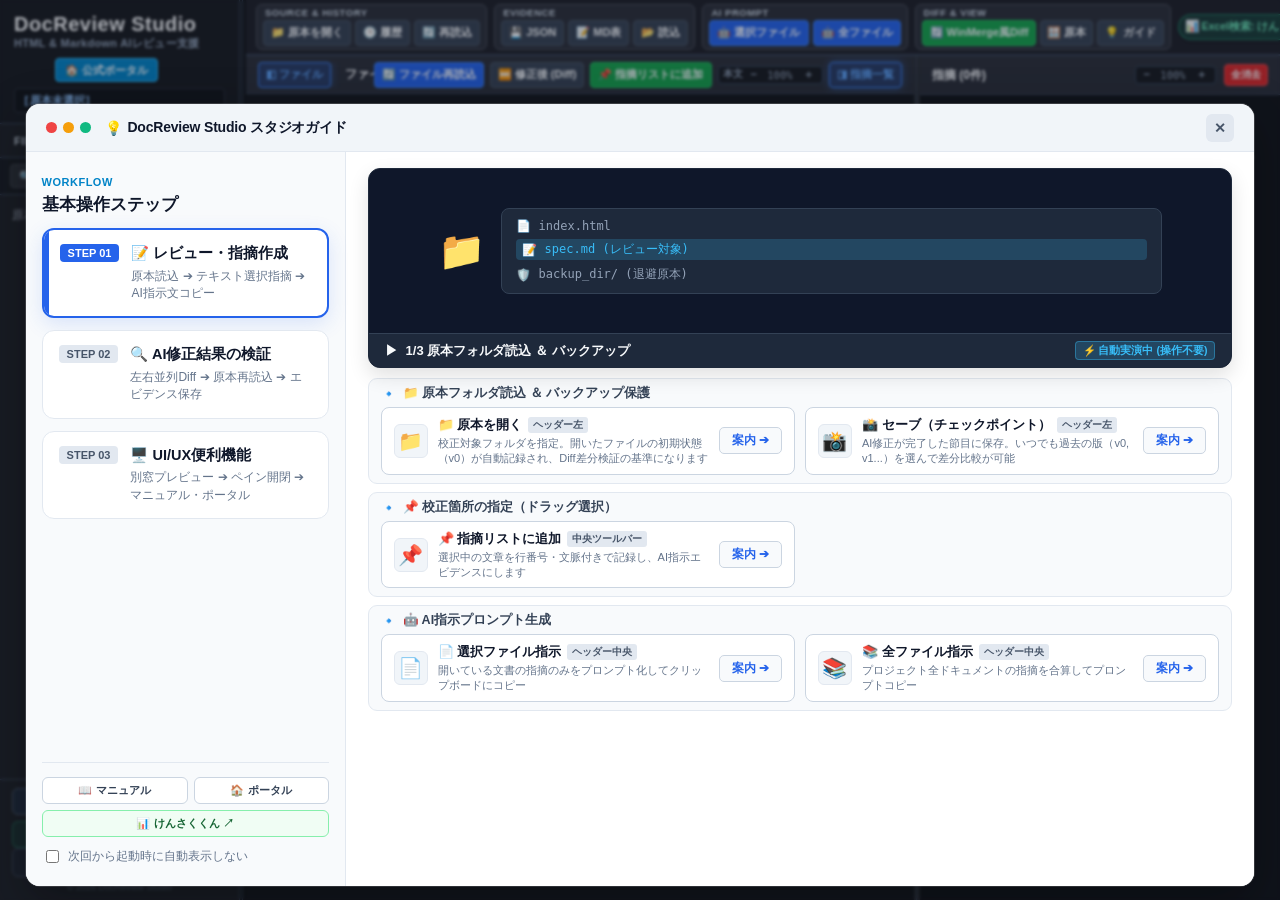
==== index.html @ fad6eab0 "feat: 姉妹ツール「けんさくくん（Excel高速横断検索）」への誘導導線を追加（ヘッダー・初期画面・ガイド・サイドバー）" ====
<!DOCTYPE html>
<html lang="ja">

<head>
  <meta charset="UTF-8">
  <meta name="robots" content="index, follow">
  <meta name="description"
    content="DocReview Studio - 完全クライアントサイドで動作するHTML & Markdown文書レビュー・AI修正指示プロンプト生成＆WinMerge風Diff差分検証ツール。機密を漏らさずローカル完結。">
  <meta name="keywords" content="DocReview, HTMLレビュー, Markdownレビュー, AIプロンプト生成, WinMerge, 差分比較, Diff, 技術文書, マニュアル校正">
  <meta property="og:title" content="DocReview Studio - 完全クライアントサイドHTML & Markdown AI指示・Diff検証ツール">
  <meta property="og:description" content="ブラウザ単体でHTML/Markdown文書を読み込み、直感的なレビュー指摘からAI修正指示プロンプトの一括自動生成、左右Diff差分検証までを行える完全ローカル完結型Webツール。">
  <title>DocReview Studio | HTML & Markdown AI指示・Diff検証スタジオ</title>
  <link rel="icon" type="image/svg+xml" href="favicon.svg">
  <link rel="icon" type="image/png" href="favicon.png">
  <script src="marked.min.js"></script>
  <script src="diff-match-patch.js"></script>
  <link rel="stylesheet" href="onboarding-guide.css">
  <style>
    :root {
      --bg-header: #1e1e24;
      --bg-group: #2b2d35;
      --border-group: #4a4d57;
      --sidebar-bg: #1e1f22;
      --accent: #2563eb;
      --accent-hover: #1d4ed8;
      --success: #16a34a;
      --success-hover: #15803d;
      --danger: #dc2626;
      --text-main: #ffffff;
      --text-sub: #d1d5db;
      --border-light: #374151;
    }

    * {
      box-sizing: border-box;
    }

    body {
      font-family: -apple-system, BlinkMacSystemFont, "Segoe UI", Roboto, "Helvetica Neue", sans-serif;
      margin: 0;
      padding: 0;
      height: 100vh;
      display: flex;
      flex-direction: row;
      background: #111214;
      color: var(--text-main);
      overflow: hidden;
    }

    .main-column {
      flex: 1;
      display: flex;
      flex-direction: column;
      height: 100vh;
      min-width: 0;
      overflow: hidden;
    }

    header {
      background: var(--bg-header);
      border-bottom: 2px solid var(--border-light);
      padding: 4px 10px;
      display: flex;
      align-items: center;
      gap: 7px;
      height: 56px;
      flex-shrink: 0;
      z-index: 100;
      overflow-x: auto;
      overflow-y: hidden;
      scrollbar-width: thin;
    }

    .sidebar-brand-box {
      padding: 12px 14px 10px 14px;
      background: #18191c;
      border-bottom: 1px solid var(--border-light);
      display: flex;
      flex-direction: column;
      gap: 6px;
      flex-shrink: 0;
    }

    .brand-header-block {
      display: inline-flex;
      flex-direction: column;
      width: fit-content;
      max-width: 100%;
      align-self: flex-start;
      gap: 3px;
    }

    .sidebar-brand-box .brand-title {
      font-size: 20px;
      font-weight: 800;
      letter-spacing: 0.5px;
      color: #ffffff;
      line-height: 1.2;
      text-align: left;
    }

    .sidebar-brand-box .brand-subtitle {
      font-size: 11px;
      color: #94a3b8;
      font-weight: 600;
      letter-spacing: 0.3px;
      margin-top: -3px;
      margin-bottom: 2px;
      text-align: left;
    }

    .brand-btn-row {
      display: flex;
      justify-content: center;
      width: 100%;
      margin-top: 2px;
    }

    .btn-portal-wide {
      display: inline-flex;
      align-items: center;
      gap: 5px;
      background: #0284c7;
      color: #ffffff;
      border: 1px solid #38bdf8;
      border-radius: 4px;
      padding: 3px 9px;
      height: 24px;
      font-size: 11px;
      font-weight: 700;
      text-decoration: none;
      transition: background 0.15s ease, border-color 0.15s ease, box-shadow 0.15s ease;
      box-shadow: 0 1px 3px rgba(0, 0, 0, 0.3);
      white-space: nowrap;
      width: fit-content;
    }

    .btn-portal-wide:hover {
      background: #0369a1;
      border-color: #7dd3fc;
      color: #ffffff;
      box-shadow: 0 2px 6px rgba(14, 165, 233, 0.4);
    }

    .folder-status-box {
      font-size: 11px;
      color: #93c5fd;
      font-weight: bold;
      font-family: monospace;
      background: #111214;
      border: 1px solid #2b2d35;
      border-radius: 4px;
      padding: 4px 8px;
      overflow: hidden;
      text-overflow: ellipsis;
      white-space: nowrap;
    }

    .action-group {
      display: flex;
      flex-direction: column;
      background: var(--bg-group);
      border: 1px solid var(--border-group);
      border-radius: 6px;
      padding: 3px 6px;
      gap: 2px;
      flex-shrink: 0;
    }

    .group-label {
      font-size: 9.5px;
      font-weight: 700;
      color: #cbd5e1;
      text-transform: uppercase;
      letter-spacing: 0.5px;
      line-height: 1;
      padding-left: 2px;
    }

    .group-buttons {
      display: flex;
      gap: 4px;
      align-items: center;
    }

    .btn {
      padding: 3px 7px;
      cursor: pointer;
      border-radius: 4px;
      border: 1px solid #4b5563;
      background: #374151;
      color: #ffffff;
      font-weight: 700;
      font-size: 11px;
      display: inline-flex;
      align-items: center;
      gap: 4px;
      white-space: nowrap;
      height: 26px;
      transition: background 0.15s ease, border-color 0.15s ease;
    }

    .btn:hover {
      background: #4b5563;
      border-color: #9ca3af;
      color: #ffffff;
    }

    .generation-controls {
      display: inline-flex;
      align-items: center;
      gap: 4px;
      margin-left: 4px;
      padding-left: 6px;
      border-left: 1px solid #374151;
    }

    .generation-select {
      background: #1f2937;
      color: #60a5fa;
      border: 1px solid #3b82f6;
      border-radius: 4px;
      font-size: 11px;
      font-weight: 700;
      padding: 0 4px;
      height: 26px;
      cursor: pointer;
      outline: none;
      max-width: 125px;
    }

    .generation-select:disabled {
      background: #18191c;
      color: #64748b;
      border-color: #334155;
      cursor: not-allowed;
    }

    .btn:disabled {
      opacity: 0.45;
      cursor: not-allowed;
      pointer-events: none;
    }

    .btn-accent {
      background: var(--accent);
      color: #ffffff;
      border-color: #3b82f6;
    }

    .btn-accent:hover {
      background: var(--accent-hover);
      border-color: #60a5fa;
    }

    .btn-success {
      background: var(--success);
      color: #ffffff;
      border-color: #22c55e;
    }

    .btn-success:hover {
      background: var(--success-hover);
      border-color: #4ade80;
    }

    .btn-danger {
      background: var(--danger);
      color: #ffffff;
      border-color: #ef4444;
      padding: 2px 6px;
      font-size: 10px;
      height: 22px;
    }

    .btn-manual {
      background: #4f46e5;
      color: #ffffff;
      border-color: #6366f1;
      text-decoration: none;
    }

    .btn-manual:hover {
      background: #4338ca;
      border-color: #818cf8;
      color: #ffffff;
    }

    .btn-portal {
      background: #0284c7;
      color: #ffffff;
      border: 1px solid #38bdf8;
      border-radius: 4px;
      padding: 1px 7px;
      height: 20px;
      font-size: 10px;
      font-weight: 700;
      text-decoration: none;
      display: inline-flex;
      align-items: center;
      gap: 4px;
      white-space: nowrap;
      transition: background 0.15s ease, border-color 0.15s ease;
      flex-shrink: 0;
    }

    .btn-portal:hover {
      background: #0369a1;
      border-color: #7dd3fc;
      color: #ffffff;
    }

    .manual-link-box {
      display: block;
      padding: 5px 10px;
      margin-bottom: 6px;
      background: #1f2937;
      border: 1px solid #4b5563;
      border-radius: 6px;
      color: #e5e7eb;
      text-decoration: none;
      font-size: 11px;
      font-weight: 700;
      transition: all 0.2s ease;
      letter-spacing: 0.3px;
    }

    .manual-link-box:hover {
      background: #374151;
      border-color: #9ca3af;
      color: #ffffff;
      box-shadow: 0 2px 8px rgba(0, 0, 0, 0.3);
    }

    .portal-link-box {
      display: block;
      padding: 6px 10px;
      background: #1e222a;
      border: 1px solid #3b4252;
      border-radius: 6px;
      color: #60a5fa;
      text-decoration: none;
      font-size: 11px;
      font-weight: 700;
      transition: all 0.2s ease;
      letter-spacing: 0.3px;
    }

    .portal-link-box:hover {
      background: #282e39;
      border-color: #60a5fa;
      color: #93c5fd;
      box-shadow: 0 2px 8px rgba(37, 99, 235, 0.2);
    }

    .pane-files-footer {
      padding: 8px 12px;
      border-top: 1px solid var(--border-light);
      font-size: 10px;
      color: #6b7280;
      text-align: center;
      flex-shrink: 0;
    }

    /* サイドバー開閉用ボタンスタイル（通常時：蛍光ライトグリーン発色） */
    #toggleFilesBtn,
    #toggleLogsBtn {
      background: rgba(34, 197, 94, 0.2);
      border-color: #22c55e;
      color: #4ade80;
    }

    /* 表示中（アクティブ時：鮮やかなブルー発色で上書き） */
    #toggleFilesBtn.btn-toggle-active,
    #toggleLogsBtn.btn-toggle-active {
      background: rgba(37, 99, 235, 0.25);
      border-color: #3b82f6 !important;
      color: #60a5fa !important;
      box-shadow: 0 0 10px rgba(59, 130, 246, 0.4);
    }

    .main-workspace {
      display: flex;
      flex: 1;
      overflow: hidden;
      background: #2b2d31;
      position: relative;
    }

    /* 左ペイン: ファイルツリー（表示切替対応） */
    .pane-files {
      width: 240px;
      min-width: 180px;
      max-width: 600px;
      background: var(--sidebar-bg);
      color: #ffffff;
      display: flex;
      flex-direction: column;
      flex-shrink: 0;
      height: 100vh;
      border-right: 1px solid var(--border-light);
    }

    .pane-files.collapsed {
      display: none !important;
    }

    /* ペイン境界のリサイズバー（ドラッグ伸縮用） */
    .resizer {
      width: 6px;
      cursor: col-resize;
      background: transparent;
      position: relative;
      flex-shrink: 0;
      z-index: 50;
      transition: background 0.15s ease;
      user-select: none;
    }

    .resizer::after {
      content: '';
      position: absolute;
      top: 0;
      bottom: 0;
      left: 2px;
      width: 1px;
      background: var(--border-light);
      transition: background 0.15s ease, width 0.15s ease, left 0.15s ease;
    }

    .resizer:hover,
    .resizer.is-dragging {
      background: rgba(59, 130, 246, 0.25);
    }

    .resizer:hover::after,
    .resizer.is-dragging::after {
      background: #3b82f6;
      width: 3px;
      left: 1px;
    }

    /* ドラッグ中はテキスト選択を無効化し、iframeのイベント吸い取りを防止 */
    body.is-resizing {
      user-select: none !important;
      cursor: col-resize !important;
    }

    body.is-resizing iframe {
      pointer-events: none !important;
    }

    .pane-files-header {
      height: 34px;
      padding: 0 14px;
      font-size: 11px;
      font-weight: 700;
      text-transform: uppercase;
      letter-spacing: 0.8px;
      color: #cbd5e1;
      border-bottom: 1px solid var(--border-light);
      display: flex;
      justify-content: space-between;
      align-items: center;
      background: #1e1f22;
      flex-shrink: 0;
    }

    .pane-files-search {
      padding: 6px 10px;
      border-bottom: 1px solid var(--border-light);
      background: #18191c;
    }

    .file-search-input {
      width: 100%;
      background: #2b2d31;
      border: 1px solid #3f4248;
      border-radius: 4px;
      color: #e5e7eb;
      font-size: 11px;
      padding: 5px 8px;
      box-sizing: border-box;
      outline: none;
      transition: border-color 0.2s, box-shadow 0.2s;
    }

    .file-search-input:focus {
      border-color: #60a5fa;
      box-shadow: 0 0 0 2px rgba(96, 165, 250, 0.2);
    }

    .file-search-input::placeholder {
      color: #9ca3af;
      font-size: 10.5px;
    }

    .file-type-badge {
      font-size: 9px;
      font-weight: 700;
      padding: 1px 4px;
      border-radius: 3px;
      margin-right: 5px;
      display: inline-block;
      letter-spacing: 0.5px;
      vertical-align: middle;
    }

    .badge-md {
      background: rgba(8, 145, 178, 0.25);
      color: #38bdf8;
      border: 1px solid rgba(56, 189, 248, 0.4);
    }

    .badge-html {
      background: rgba(234, 88, 12, 0.25);
      color: #fb923c;
      border: 1px solid rgba(251, 146, 60, 0.4);
    }

    .file-tree {
      flex: 1;
      overflow-y: auto;
      list-style: none;
      margin: 0;
      padding: 4px 0;
    }

    .file-tree li {
      padding: 8px 12px;
      font-size: 12px;
      cursor: pointer;
      display: flex;
      align-items: center;
      justify-content: space-between;
      color: #e5e7eb;
      font-weight: 500;
      transition: background 0.15s, color 0.15s;
    }

    .file-tree li:hover {
      background: #374151;
      color: #ffffff;
    }

    .file-tree li.active {
      background: #1f2937;
      color: #60a5fa;
      font-weight: 700;
      border-left: 4px solid var(--accent);
    }

    .file-name {
      overflow: hidden;
      text-overflow: ellipsis;
      white-space: nowrap;
      margin-right: 8px;
    }

    .file-badge {
      background: #dc2626;
      color: #ffffff;
      font-size: 10px;
      padding: 1px 6px;
      border-radius: 8px;
      font-weight: bold;
    }

    /* 階層ツリー & フォルダ開閉用スタイル */
    .tree-folder {
      padding: 6px 10px;
      font-size: 11.5px;
      cursor: pointer;
      display: flex;
      align-items: center;
      justify-content: space-between;
      color: #93c5fd;
      font-weight: 600;
      user-select: none;
      transition: background 0.15s, color 0.15s;
      border-radius: 4px;
      margin: 1px 4px;
    }

    .tree-folder:hover {
      background: #282b30;
      color: #bfdbfe;
    }

    .folder-main-label {
      display: flex;
      align-items: center;
      gap: 5px;
      overflow: hidden;
      text-overflow: ellipsis;
      white-space: nowrap;
    }

    .folder-arrow {
      display: inline-block;
      width: 12px;
      font-size: 9px;
      color: #64748b;
      transition: transform 0.15s ease;
      text-align: center;
    }

    .tree-folder.open .folder-arrow {
      transform: rotate(90deg);
      color: #93c5fd;
    }

    .folder-count-badge {
      font-size: 9.5px;
      color: #64748b;
      background: #18191c;
      padding: 1px 6px;
      border-radius: 8px;
      border: 1px solid #334155;
      font-weight: normal;
    }

    .folder-children-container {
      margin-left: 12px;
      border-left: 1px dashed #374151;
      padding-left: 2px;
    }

    .tree-file-item {
      padding: 5px 8px 5px 12px !important;
      font-size: 11.5px !important;
    }

    @keyframes spin {
      from { transform: rotate(0deg); }
      to { transform: rotate(360deg); }
    }

    /* 中央ペイン */
    .pane-center {
      flex: 1;
      display: flex;
      flex-direction: column;
      background: #1e1f22;
      position: relative;
      overflow: hidden;
    }

    .pane-center-toolbar {
      background: #2b2d35;
      padding: 6px 12px;
      border-bottom: 1px solid var(--border-light);
      display: flex;
      justify-content: space-between;
      align-items: center;
      font-size: 12px;
      color: #ffffff;
      height: 38px;
      flex-shrink: 0;
    }

    .toolbar-left-area {
      display: flex;
      align-items: center;
      gap: 8px;
      overflow: hidden;
    }

    #currentViewLabel {
      display: flex;
      align-items: center;
      gap: 6px;
      overflow: hidden;
      text-overflow: ellipsis;
      white-space: nowrap;
      cursor: pointer;
      user-select: text;
      padding: 3px 6px;
      border-radius: 4px;
      transition: background 0.15s, color 0.15s;
    }

    #currentViewLabel:hover {
      background: rgba(56, 189, 248, 0.12);
      color: #38bdf8;
    }

    .btn-copy-path {
      background: #232428;
      border: 1px solid #3f4248;
      color: #94a3b8;
      font-size: 11px;
      padding: 2px 8px;
      border-radius: 4px;
      cursor: pointer;
      display: inline-flex;
      align-items: center;
      gap: 4px;
      transition: all 0.15s ease;
      white-space: nowrap;
      flex-shrink: 0;
    }

    .btn-copy-path:hover {
      background: #2f3136;
      color: #60a5fa;
      border-color: #60a5fa;
    }

    .inline-progress-tag {
      display: none;
      align-items: center;
      gap: 6px;
      background: #1e293b;
      border: 1px solid #38bdf8;
      border-radius: 4px;
      padding: 2px 10px;
      font-size: 11px;
      font-family: monospace;
      color: #38bdf8;
      font-weight: 700;
      white-space: nowrap;
    }

    .toolbar-right-area {
      display: flex;
      gap: 6px;
      align-items: center;
      flex-shrink: 0;
    }

    .preview-container {
      flex: 1;
      position: relative;
      overflow: hidden;
      background: #18191c;
    }

    iframe.preview-frame {
      width: 100%;
      height: 100%;
      border: none;
      background-color: #ffffff;
    }

    .diff-view-container {
      display: none;
      flex: 1;
      width: 100%;
      height: 100%;
      position: relative;
    }

    .diff-column {
      flex: 1;
      display: flex;
      flex-direction: column;
      height: 100%;
      position: relative;
    }

    .diff-header {
      background: #374151;
      color: #ffffff;
      padding: 6px 12px;
      font-weight: 700;
      font-size: 11px;
      border-bottom: 1px solid var(--border-light);
      display: flex;
      justify-content: space-between;
      align-items: center;
      height: 32px;
      flex-shrink: 0;
    }

    .diff-frame {
      flex: 1;
      border: none;
      width: 100%;
      height: 100%;
      background: #fff;
    }

    .diff-bridge-canvas {
      width: 36px;
      background: #232428;
      border-left: 1px solid var(--border-light);
      border-right: 1px solid var(--border-light);
      flex-shrink: 0;
      pointer-events: none;
      z-index: 10;
    }

    /* 右ペイン: 指摘ログ一覧（表示切替対応） */
    .pane-logs {
      width: 360px;
      min-width: 260px;
      max-width: 800px;
      background: #1e1f22;
      display: flex;
      flex-direction: column;
      flex-shrink: 0;
    }

    .pane-logs.collapsed {
      display: none !important;
    }

    .pane-logs-header {
      padding: 8px 12px;
      background: #2b2d35;
      border-bottom: 1px solid var(--border-light);
      display: flex;
      justify-content: space-between;
      align-items: center;
    }

    .log-list {
      flex: 1;
      overflow-y: auto;
      padding: 10px;
      background: #111214;
    }

    /* ミニズーム操作ウィジェット (左・中・右ペイン用) */
    .pane-zoom-widget {
      display: inline-flex;
      align-items: center;
      background: #18191c;
      border: 1px solid #334155;
      border-radius: 4px;
      padding: 1px 4px;
      font-size: 11px;
      gap: 2px;
      user-select: none;
      flex-shrink: 0;
      transition: border-color 0.15s ease, background 0.15s ease;
    }

    .pane-zoom-widget:hover {
      border-color: #475569;
      background: #202227;
    }

    .zoom-pane-tag {
      font-size: 9.5px;
      color: #94a3b8;
      margin-right: 2px;
      font-weight: 600;
    }

    .zoom-btn {
      background: transparent;
      border: none;
      color: #94a3b8;
      font-weight: bold;
      font-size: 11px;
      cursor: pointer;
      padding: 0 4px;
      line-height: 1.2;
      border-radius: 2px;
      transition: color 0.15s ease, background 0.15s ease;
    }

    .zoom-btn:hover {
      color: #60a5fa;
      background: rgba(96, 165, 250, 0.15);
    }

    .zoom-val {
      font-size: 10.5px;
      font-family: monospace;
      color: #94a3b8;
      cursor: pointer;
      padding: 1px 3px;
      border-radius: 2px;
      min-width: 34px;
      text-align: center;
      transition: color 0.15s ease, background 0.15s ease;
    }

    .zoom-val:hover {
      color: #38bdf8;
      background: rgba(56, 189, 248, 0.15);
      text-decoration: underline;
    }

    .card {
      background: #2b2d35;
      border: 1px solid var(--border-group);
      border-radius: 6px;
      padding: 10px;
      margin-bottom: 10px;
      box-shadow: 0 2px 4px rgba(0, 0, 0, 0.3);
      cursor: pointer;
      transition: border-color 0.2s;
    }

    .card:hover {
      border-color: #60a5fa;
    }

    .card.highlighted {
      border-color: #facc15;
      box-shadow: 0 0 8px rgba(250, 204, 21, 0.4);
    }

    .card-head {
      display: flex;
      justify-content: space-between;
      align-items: center;
      margin-bottom: 6px;
      font-size: 11px;
    }

    .file-tag {
      background: #374151;
      color: #93c5fd;
      padding: 2px 6px;
      border-radius: 4px;
      font-weight: 700;
    }

    .line-tag {
      color: #9ca3af;
      margin-left: 4px;
      font-family: monospace;
    }

    .radio-row {
      display: flex;
      flex-wrap: wrap; /* FlowLayout: 狭くなったら2行へ自然に折り返し */
      align-items: center;
      gap: 4px 10px;
      margin-bottom: 6px;
      background: #1f2937;
      padding: 4px 8px;
      border-radius: 6px;
      border: 1px solid #374151;
      font-size: 11px;
      color: #ffffff;
      transform-origin: left center;
    }

    .radio-chip {
      cursor: pointer;
      display: inline-flex;
      align-items: center;
      gap: 4px;
      white-space: nowrap; /* 「修」と「正」のような文字単位の縦割れを100%防止！ */
      flex-shrink: 0;
      font-size: 11px;
      color: #cbd5e1;
      user-select: none;
      transition: color 0.15s;
    }

    .radio-chip input[type="radio"] {
      margin: 0;
      cursor: pointer;
      accent-color: #38bdf8;
    }

    .radio-chip:hover {
      color: #ffffff;
    }

    .radio-chip.active {
      color: #38bdf8;
      font-weight: bold;
    }

    .file-review-float-btn {
      position: fixed;
      display: none;
      z-index: 99999;
      background: #16a34a;
      color: #ffffff;
      border: 1.5px solid #22c55e;
      border-radius: 6px;
      padding: 5px 12px;
      font-size: 12px;
      font-weight: bold;
      font-family: -apple-system, BlinkMacSystemFont, "Segoe UI", Roboto, sans-serif;
      box-shadow: 0 4px 16px rgba(0, 0, 0, 0.45);
      cursor: pointer;
      align-items: center;
      gap: 5px;
      white-space: nowrap;
      user-select: none;
      animation: floatBtnPop 0.15s cubic-bezier(0.16, 1, 0.3, 1);
    }

    .file-review-float-btn:hover {
      background: #15803d;
      border-color: #4ade80;
      transform: translateY(-1px);
      box-shadow: 0 6px 20px rgba(0, 0, 0, 0.55);
    }

    @keyframes floatBtnPop {
      0% { opacity: 0; transform: translateY(-4px) scale(0.95); }
      100% { opacity: 1; transform: translateY(0) scale(1); }
    }

    .target-box {
      background: #362f12;
      border-left: 3px solid #facc15;
      color: #fef08a;
      padding: 6px 8px;
      font-size: 11px;
      font-family: monospace;
      word-break: break-all;
      margin-bottom: 6px;
      max-height: 60px;
      overflow-y: auto;
      border-radius: 0 4px 4px 0;
    }

    .context-box {
      background: #1f2937;
      padding: 4px 6px;
      font-size: 10px;
      color: #cbd5e1;
      word-break: break-all;
      margin-bottom: 6px;
      border-radius: 4px;
    }

    .inst-text {
      width: 100%;
      height: 52px;
      padding: 6px;
      font-size: 12px;
      background: #111214;
      border: 1px solid var(--border-group);
      color: #ffffff;
      border-radius: 4px;
      resize: vertical;
      font-family: inherit;
      box-sizing: border-box;
    }

    .inst-text:focus {
      outline: none;
      border-color: #60a5fa;
    }

    .empty-logs {
      text-align: center;
      color: #9ca3af;
      padding: 40px 10px;
      font-size: 12px;
    }

    /* 退避先選択モーダル */
    .modal-overlay {
      position: fixed;
      top: 0;
      left: 0;
      width: 100vw;
      height: 100vh;
      background: rgba(0, 0, 0, 0.75);
      backdrop-filter: blur(4px);
      z-index: 100000;
      display: flex;
      align-items: center;
      justify-content: center;
      animation: modalFadeIn 0.15s ease-out;
    }

    @keyframes modalFadeIn {
      from { opacity: 0; transform: scale(0.98); }
      to { opacity: 1; transform: scale(1); }
    }

    .modal-card {
      background: #1e1e24;
      border: 1px solid #3f4248;
      border-radius: 10px;
      width: 560px;
      max-width: 90vw;
      box-shadow: 0 16px 48px rgba(0, 0, 0, 0.8);
      overflow: hidden;
      display: flex;
      flex-direction: column;
    }

    .modal-header {
      background: #2b2d35;
      padding: 12px 16px;
      display: flex;
      justify-content: space-between;
      align-items: center;
      border-bottom: 1px solid #374151;
    }

    .modal-title {
      font-weight: 700;
      font-size: 13px;
      color: #ffffff;
      display: flex;
      align-items: center;
      gap: 6px;
    }

    .modal-close-btn {
      background: none;
      border: none;
      color: #9ca3af;
      font-size: 20px;
      cursor: pointer;
      line-height: 1;
      padding: 0 4px;
    }

    .modal-close-btn:hover {
      color: #ffffff;
    }

    .modal-body {
      padding: 20px 20px 16px;
    }

    .modal-options {
      display: flex;
      flex-direction: column;
      gap: 10px;
    }

    .modal-opt-btn {
      display: flex;
      align-items: flex-start;
      gap: 14px;
      padding: 14px 16px;
      border-radius: 8px;
      border: 1px solid #374151;
      background: #282a30;
      color: #ffffff;
      cursor: pointer;
      text-align: left;
      transition: all 0.15s ease;
    }

    .modal-opt-btn:hover {
      transform: translateY(-1px);
      box-shadow: 0 4px 14px rgba(0, 0, 0, 0.4);
    }

    .btn-opt-use-existing:hover {
      background: #1e293b;
      border-color: #38bdf8;
    }

    .btn-opt-overwrite:hover {
      background: #362f12;
      border-color: #facc15;
    }

    .opt-icon {
      font-size: 26px;
      flex-shrink: 0;
      line-height: 1.2;
    }

    .opt-title {
      font-size: 13px;
      font-weight: 700;
      margin-bottom: 4px;
    }

    .btn-opt-use-existing .opt-title {
      color: #38bdf8;
    }

    .btn-opt-overwrite .opt-title {
      color: #facc15;
    }

    .opt-desc {
      font-size: 11px;
      color: #94a3b8;
      line-height: 1.5;
    }

    .modal-footer {
      padding: 10px 16px;
      background: #18191c;
      border-top: 1px solid #2b2d35;
      display: flex;
      justify-content: flex-end;
    }

    /* 中央空状態のシンプルな待機プレースホルダー */
    .empty-center-placeholder {
      position: absolute;
      inset: 0;
      display: flex;
      flex-direction: column;
      align-items: center;
      justify-content: center;
      gap: 16px;
      color: #94a3b8;
      background: #141518;
      z-index: 5;
    }

    .empty-center-icon {
      font-size: 42px;
      opacity: 0.8;
    }

    .empty-center-title {
      font-size: 16px;
      font-weight: 700;
      color: #f1f5f9;
    }

    .empty-center-desc {
      font-size: 12px;
      color: #64748b;
      max-width: 420px;
      text-align: center;
      line-height: 1.5;
    }

    .empty-center-btns {
      display: flex;
      gap: 10px;
      margin-top: 6px;
    }

    /* 最近使用したフォルダ履歴カード */
    .recent-item-card {
      display: flex;
      align-items: center;
      justify-content: space-between;
      background: #18191c;
      border: 1px solid #2d3139;
      border-radius: 8px;
      padding: 10px 14px;
      transition: all 0.2s ease;
      gap: 12px;
    }
    .recent-item-card:hover {
      background: #20232a;
      border-color: #3b82f6;
      transform: translateY(-1px);
      box-shadow: 0 4px 12px rgba(0, 0, 0, 0.25);
    }
    .recent-item-info {
      display: flex;
      flex-direction: column;
      gap: 4px;
      min-width: 0;
      flex: 1;
    }
    .recent-item-title {
      display: flex;
      align-items: center;
      gap: 8px;
      min-width: 0;
    }
    .recent-item-icon {
      font-size: 16px;
      flex-shrink: 0;
    }
    .recent-item-name {
      font-size: 13px;
      font-weight: 700;
      color: #f1f5f9;
      white-space: nowrap;
      overflow: hidden;
      text-overflow: ellipsis;
    }
    .recent-item-sub {
      font-size: 11px;
      color: #64748b;
      white-space: nowrap;
      overflow: hidden;
      text-overflow: ellipsis;
      font-family: monospace;
    }
    .recent-item-meta {
      display: flex;
      align-items: center;
      gap: 8px;
      font-size: 11px;
      color: #94a3b8;
      flex-wrap: wrap;
    }
    .recent-badge {
      display: inline-flex;
      align-items: center;
      padding: 1px 6px;
      border-radius: 4px;
      font-size: 10px;
      font-weight: 600;
    }
    .badge-gen {
      background: rgba(59, 130, 246, 0.15);
      color: #60a5fa;
      border: 1px solid rgba(59, 130, 246, 0.3);
    }
    .badge-issue {
      background: rgba(245, 158, 11, 0.15);
      color: #fbbf24;
      border: 1px solid rgba(245, 158, 11, 0.3);
    }
    .recent-path {
      color: #64748b;
      font-family: monospace;
      font-size: 10px;
      max-width: 160px;
      overflow: hidden;
      text-overflow: ellipsis;
      white-space: nowrap;
    }
    .recent-item-actions {
      display: flex;
      align-items: center;
      gap: 8px;
      flex-shrink: 0;
    }
    .btn-icon-danger {
      background: transparent;
      border: 1px solid #334155;
      border-radius: 6px;
      padding: 5px 8px;
      cursor: pointer;
      color: #94a3b8;
      font-size: 12px;
      line-height: 1;
      transition: all 0.15s ease;
    }
    .btn-icon-danger:hover {
      background: rgba(239, 68, 68, 0.15);
      border-color: #ef4444;
      color: #ef4444;
    }
    .recent-empty-state {
      padding: 30px 20px;
      text-align: center;
      color: #64748b;
      font-size: 12px;
      background: #141518;
      border: 1px dashed #2d3139;
      border-radius: 8px;
    }

    /* ファイルツリー・検索拡張スタイル */
    .pane-files-search {
      position: relative;
      display: flex;
      align-items: center;
    }
    .file-search-clear-btn {
      position: absolute;
      right: 8px;
      top: 50%;
      transform: translateY(-50%);
      background: none;
      border: none;
      color: #94a3b8;
      font-size: 14px;
      cursor: pointer;
      padding: 0 4px;
      line-height: 1;
      display: none;
    }
    .file-search-clear-btn:hover {
      color: #ffffff;
    }

    /* ヘッダー右端: けんさくくん誘導ピル型バッジ */
    .btn-kensaku-badge {
      display: inline-flex;
      align-items: center;
      gap: 5px;
      background: linear-gradient(135deg, rgba(16, 185, 129, 0.16), rgba(5, 150, 105, 0.28));
      color: #6ee7b7;
      border: 1px solid rgba(52, 211, 153, 0.45);
      border-radius: 9999px;
      padding: 0 9px;
      height: 26px;
      font-size: 11px;
      font-weight: 700;
      text-decoration: none;
      white-space: nowrap;
      transition: all 0.2s ease;
      box-shadow: 0 1px 3px rgba(0, 0, 0, 0.3);
      flex-shrink: 0;
    }
    .btn-kensaku-badge:hover {
      background: linear-gradient(135deg, rgba(16, 185, 129, 0.32), rgba(5, 150, 105, 0.44));
      border-color: #34d399;
      color: #ffffff;
      transform: translateY(-1px);
      box-shadow: 0 2px 8px rgba(16, 185, 129, 0.25);
    }
    .btn-kensaku-badge .badge-icon {
      font-size: 11.5px;
      line-height: 1;
    }
    .btn-kensaku-badge .badge-arrow {
      font-size: 10px;
      color: #a7f3d0;
      opacity: 0.85;
      margin-left: 1px;
    }

    /* 空状態プレースホルダー: tossy-apps 関連プロダクト案内カード */
    .partner-promo-card {
      margin-top: 14px;
      max-width: 500px;
      width: 92%;
      background: linear-gradient(145deg, #17202e 0%, #131822 100%);
      border: 1px solid rgba(56, 189, 248, 0.26);
      border-radius: 10px;
      padding: 14px 18px;
      text-align: left;
      box-shadow: 0 4px 16px rgba(0, 0, 0, 0.35);
      transition: border-color 0.2s ease, box-shadow 0.2s ease;
      box-sizing: border-box;
    }
    .partner-promo-card:hover {
      border-color: rgba(52, 211, 153, 0.42);
      box-shadow: 0 6px 20px rgba(0, 0, 0, 0.45);
    }
    .partner-promo-header {
      display: flex;
      flex-direction: column;
      gap: 3px;
      margin-bottom: 8px;
    }
    .partner-promo-badge {
      font-size: 10px;
      font-weight: 700;
      color: #38bdf8;
      letter-spacing: 0.5px;
      text-transform: uppercase;
    }
    .partner-promo-title {
      font-size: 13.5px;
      font-weight: 700;
      color: #f8fafc;
      display: flex;
      align-items: center;
      gap: 6px;
    }
    .partner-promo-desc {
      font-size: 12px;
      color: #94a3b8;
      line-height: 1.6;
      margin-bottom: 12px;
    }
    .partner-promo-footer {
      display: flex;
      align-items: center;
      gap: 12px;
      flex-wrap: wrap;
    }
    .btn-partner-promo {
      display: inline-flex;
      align-items: center;
      gap: 6px;
      background: #0284c7;
      color: #ffffff;
      border: 1px solid #38bdf8;
      border-radius: 5px;
      padding: 5px 13px;
      font-size: 11.5px;
      font-weight: 700;
      text-decoration: none;
      transition: all 0.2s ease;
      box-shadow: 0 1px 3px rgba(0, 0, 0, 0.3);
    }
    .btn-partner-promo:hover {
      background: #0369a1;
      border-color: #7dd3fc;
      color: #ffffff;
      transform: translateY(-1px);
      box-shadow: 0 2px 6px rgba(2, 132, 199, 0.4);
    }
    .partner-promo-note {
      font-size: 11px;
      color: #64748b;
    }

    /* サイドバー下部: けんさくくんリンクボックス */
    .kensaku-link-box {
      display: flex;
      align-items: center;
      justify-content: center;
      gap: 6px;
      background: rgba(16, 185, 129, 0.1);
      color: #6ee7b7;
      border: 1px solid rgba(52, 211, 153, 0.3);
      border-radius: 6px;
      padding: 5px 8px;
      font-size: 11px;
      font-weight: 700;
      text-decoration: none;
      transition: all 0.15s ease;
      margin-top: 6px;
    }
    .kensaku-link-box:hover {
      background: rgba(16, 185, 129, 0.22);
      border-color: #34d399;
      color: #ffffff;
    }

    /* 空状態プレースホルダーのスクロール調整 */
    .empty-center-placeholder {
      overflow-y: auto !important;
      max-height: 100% !important;
      padding: 24px 16px !important;
      box-sizing: border-box !important;
    }

    @media (max-width: 1650px) {
      .btn-kensaku-badge {
        font-size: 10.5px;
        padding: 0 6px;
        gap: 3px;
      }
    }
    @media (max-width: 1450px) {
      .btn-kensaku-badge .badge-text {
        max-width: 110px;
        overflow: hidden;
        text-overflow: ellipsis;
      }
    }
  </style>
</head>

<body>

  <!-- 左：ファイルツリー＆ブランドエリア -->
  <div class="pane-files" id="paneFiles">
    <!-- 最上部: ブランド・ポータル・原本ステータス -->
    <div class="sidebar-brand-box">
      <div class="brand-header-block">
        <div class="brand-title">DocReview Studio</div>
        <div class="brand-subtitle">HTML &amp; Markdown AIレビュー支援</div>
        <div class="brand-btn-row">
          <a href="https://tossy-apps.github.io/" target="_blank" rel="noopener noreferrer" class="btn-portal-wide" title="tossy-apps 公式ポータルへ">
            🏠 公式ポータル
          </a>
        </div>
      </div>
      <div class="folder-status-box" id="folderLabel">[原本未選択]</div>
    </div>

    <!-- ファイルツリーヘッダー -->
    <div class="pane-files-header">
      <div style="display: flex; align-items: center; gap: 6px;">
        <span>Files</span>
        <span id="fileTotalCount" style="color: #60a5fa; font-weight: bold;">0</span>
      </div>
      <div class="pane-zoom-widget" id="zoomWidgetLeft" title="ファイルツリーの拡大縮小 (Ctrl+ホイール / ＋/−ボタン / クリックで100%リセット)">
        <button class="zoom-btn" data-pane="left" data-dir="-1" title="縮小 (Ctrl+ホイール下 または クリック)">−</button>
        <span class="zoom-val" id="zoomValLeft" data-pane="left" title="クリックで100%にリセット">100%</span>
        <button class="zoom-btn" data-pane="left" data-dir="1" title="拡大 (Ctrl+ホイール上 または クリック)">＋</button>
      </div>
    </div>
    <div class="pane-files-search">
      <input type="text" id="fileFilterInput" class="file-search-input" placeholder="🔍 ファイル検索 (HTML / MD)..." />
      <button class="file-search-clear-btn" id="fileFilterClearBtn" title="検索語をクリア">✖</button>
    </div>
    <ul class="file-tree" id="fileTree">
      <li style="color: #9ca3af; cursor: default;">原本フォルダを開いてください</li>
    </ul>
    <div class="pane-files-footer">
      <a href="./manual.html" target="_blank" rel="noopener noreferrer" class="manual-link-box" id="sidebarManualLink" title="詳細な使い方マニュアルを開く (別タブ)">
        📖 マニュアル (別タブ)
      </a>
      <a href="https://tossy-apps.github.io/kensaku-kun/" target="_blank" rel="noopener noreferrer" class="kensaku-link-box" title="大量の神Excel・方眼紙仕様書を爆速インメモリ検索するWindows専用ツール「けんさくくん」（30日無料試用版あり）">
        📊 けんさくくん (Excel検索) ↗
      </a>
      <a href="https://tossy-apps.github.io/" target="_blank" rel="noopener noreferrer" class="portal-link-box" title="tossy-apps 公式ポータルへ戻る">
        🏠 tossy-apps 公式ポータル
      </a>
      <div style="margin-top: 5px; font-size: 9px; color: #4b5563;">&copy; 2026 DocReview Studio</div>
    </div>
  </div>

  <!-- 左リサイザー（ドラッグ伸縮） -->
  <div class="resizer resizer-left" id="resizerLeft" title="ドラッグしてファイルツリーの幅を変更"></div>

  <!-- 右メインカラム（ヘッダー ＋ プレビュー/Diff ＋ 右指摘ログ） -->
  <div class="main-column">
    <header>
      <!-- グループ1: 原本・履歴管理 -->
      <div class="action-group">
        <div class="group-label">Source & History</div>
        <div class="group-buttons">
          <button class="btn" id="openDirBtn" title="レビュー・校正したいHTML/Markdownが入った作業フォルダを開く">📁 原本を開く</button>
          <button class="btn" id="openRecentBtn" title="最近使用した作業フォルダの履歴から開く">🕒 履歴</button>
          <button class="btn" id="reloadWorkBtn" title="原本フォルダ内の最新変更を再読込 (F5不要)">🔄 再読込</button>
          <div class="generation-controls" id="generationControls" style="display: none;">
            <span style="font-size: 11px; color: #94a3b8; font-weight: 600;">世代:</span>
            <select id="generationSelect" class="generation-select" title="差分比較の基準にする世代を選択" disabled>
              <option value="">(原本を開いてください)</option>
            </select>
            <button class="btn" id="createSnapshotBtn" title="現在の修正状態を新しい版（チェックポイント）として保存" style="padding: 2px 7px; font-size: 11px;" disabled>📸 セーブ</button>
            <button class="btn" id="exportGenerationBtn" title="選択中の世代ファイルを安全に別名保存（原本は上書きしません）" style="padding: 2px 7px; font-size: 11px;" disabled>📥 別名保存</button>
          </div>
        </div>
      </div>

      <!-- グループ2: レビューエビデンス -->
      <div class="action-group">
        <div class="group-label">Evidence</div>
        <div class="group-buttons">
          <button class="btn" id="exportJsonBtn" title="指摘データをJSON保存">💾 JSON</button>
          <button class="btn" id="exportMdBtn" title="指摘データをMarkdown表保存">📝 MD表</button>
          <button class="btn" id="importJsonBtn" title="過去の指摘JSONを復元">📂 読込</button>
          <input type="file" id="importJsonInput" accept=".json" style="display: none;">
        </div>
      </div>

      <!-- グループ3: AIプロンプト生成 -->
      <div class="action-group">
        <div class="group-label">AI Prompt</div>
        <div class="group-buttons">
          <button class="btn btn-accent" id="copyCurrentBtn" title="選択中ファイルの指摘のみプロンプトコピー">
            🤖 選択ファイル
          </button>
          <button class="btn btn-accent" id="copyAllBtn" title="全ファイルの指摘を合算してプロンプトコピー">
            🤖 全ファイル
          </button>
        </div>
      </div>

      <!-- グループ4: 差分比較・別窓・ガイド -->
      <div class="action-group" style="margin-left: auto;">
        <div class="group-label">Diff & View</div>
        <div class="group-buttons">
          <button class="btn btn-success" id="toggleDiffBtn" title="原本と並列退避フォルダを2画面ブロック差分検証 (WinMerge風)">
            🔄 WinMerge風Diff
          </button>
          <button class="btn" id="openDetachedModifiedBtn" title="原本（修正後作業中）を独立別ウィンドウで開く" style="padding: 2px 6px; font-size: 11px;">
            🪟 原本
          </button>
          <button class="btn" id="openDetachedBackupBtn" title="退避（修正前原本）を独立別ウィンドウで開く" style="display: none; padding: 2px 6px; font-size: 11px;">
            🪟 修正前
          </button>
          <button class="btn" id="showGuideBtn" title="3ステップの動くスタジオガイドを表示">
            💡 ガイド
          </button>
        </div>
      </div>

      <!-- 姉妹ツール誘導: けんさくくん -->
      <a href="https://tossy-apps.github.io/kensaku-kun/" target="_blank" rel="noopener noreferrer"
        class="btn-kensaku-badge"
        title="大量の神Excel・方眼紙仕様書を爆速インメモリ検索するWindows専用ツール「けんさくくん」（30日無料試用版あり）">
        <span class="badge-icon">📊</span>
        <span class="badge-text">Excel検索: けんさくくん</span>
        <span class="badge-arrow">↗</span>
      </a>
    </header>

    <div class="main-workspace">

    <!-- 中央：インラインプレビュー / WinMerge風Diff比較 -->
    <div class="pane-center" id="paneCenter">
      <div class="pane-center-toolbar">
        <div class="toolbar-left-area">
          <button class="btn btn-toggle-active" id="toggleFilesBtn" title="ファイルツリーの表示/非表示を切り替え (Alt+1)">
            ◧ ファイル
          </button>

          <div id="currentViewLabel" title="クリックでこのファイル全体への指摘を作成"><strong>ファイルを選択してください</strong></div>
          <button class="btn-copy-path" id="copyFilePathBtn" title="表示中ファイルのPCフルパスをクリップボードにコピー" style="display: none; padding: 2px 7px;">
            📋
          </button>
          <span class="inline-progress-tag" id="backupProgressBadge">
            <span id="backupSpinner">⏳</span>
            <span id="backupProgressText">退避中...</span>
          </span>
        </div>

        <div class="toolbar-right-area">
          <button class="btn btn-accent" id="reloadCurrentFileBtn" style="font-weight: bold;"
            title="現在開いているこのファイルのみをディスクから高速再読込 (原本全体の走査なし)">
            🔄 ファイル再読込
          </button>

          <button class="btn" id="toggleInlineDiffBtn" style="font-weight: bold;"
            title="修正前（原本）と修正後（差分ハイライト）を1画面で切り替え">
            ⏭️ 修正後 (Diff)
          </button>

          <button class="btn btn-success" id="addIssueFromParentBtn" style="font-weight: bold;"
            title="本文選択テキスト、またはファイル全体を指摘リストへ追加">
            📌 指摘リストに追加
          </button>

          <div class="pane-zoom-widget" id="zoomWidgetCenter" title="ドキュメントプレビューの拡大縮小 (Ctrl+ホイール / ＋/−ボタン / クリックで100%リセット)">
            <span class="zoom-pane-tag">本文</span>
            <button class="zoom-btn" data-pane="center" data-dir="-1" title="縮小 (Ctrl+ホイール下 または クリック)">−</button>
            <span class="zoom-val" id="zoomValCenter" data-pane="center" title="クリックで100%にリセット">100%</span>
            <button class="zoom-btn" data-pane="center" data-dir="1" title="拡大 (Ctrl+ホイール上 または クリック)">＋</button>
          </div>

          <button class="btn btn-toggle-active" id="toggleLogsBtn" title="指摘エビデンス欄の表示/非表示を切り替え (Alt+2)">
            ◨ 指摘一覧
          </button>
        </div>
      </div>

      <div class="preview-container" id="normalContainer">
        <!-- ファイル未選択時の中央プレースホルダー -->
        <div class="empty-center-placeholder" id="emptyPlaceholder">
          <div class="empty-center-icon">📄</div>
          <div class="empty-center-title">ドキュメントが選択されていません</div>
          <div class="empty-center-desc">
            校正・レビューしたいHTMLやMarkdownが格納された作業フォルダを「原本フォルダを開く」から指定してください。<br>
            完全ローカル完結のため社外秘ドキュメントも安全に読み込め、ツリーから自由に選択・AI指示作成できます。
          </div>
          <div class="empty-center-btns">
            <button class="btn btn-accent" id="placeholderOpenDirBtn" style="font-weight: 700; padding: 6px 14px;">
              📁 原本フォルダを開く
            </button>
            <button class="btn" id="placeholderRecentBtn" style="font-weight: 600; padding: 6px 14px;">
              🕒 履歴から開く
            </button>
            <button class="btn btn-manual" id="placeholderGuideBtn" style="font-weight: 700; padding: 6px 14px;">
              💡 スタジオガイド
            </button>
          </div>

          <!-- tossy-apps 関連プロダクト案内カード -->
          <div class="partner-promo-card">
            <div class="partner-promo-header">
              <span class="partner-promo-badge">tossy-apps 関連プロダクト</span>
              <div class="partner-promo-title">📊 仕様書がExcelでお困りの現場には</div>
            </div>
            <div class="partner-promo-desc">
              数百〜数千の神Excel・方眼紙仕様書から目的のセルを爆速インメモリ全文検索。完全オフライン動作・コード署名済みのWindows専用ツール『けんさくくん』もご利用いただけます。
            </div>
            <div class="partner-promo-footer">
              <a href="https://tossy-apps.github.io/kensaku-kun/" target="_blank" rel="noopener noreferrer" class="btn-partner-promo" title="神Excel高速検索ツール「けんさくくん」公式サイトへ (別タブ)">
                けんさくくん 公式サイトを見る ↗
              </a>
              <span class="partner-promo-note">※ 30日無料試用版・PCローカル完結</span>
            </div>
          </div>
        </div>

        <iframe id="mainPreview" class="preview-frame"></iframe>
      </div>

      <div class="diff-view-container" id="diffContainer">
        <div class="diff-column">
          <div class="diff-header">
            <span id="diffBeforeLabel">修正前 (退避フォルダ未指定)</span>
          </div>
          <iframe id="diffBefore" class="diff-frame"></iframe>
        </div>

        <canvas id="diffBridgeCanvas" class="diff-bridge-canvas" width="36"></canvas>

        <div class="diff-column">
          <div class="diff-header">
            <span>修正後 (原本作業フォルダ - AI修正後)</span>
            <button class="btn" style="padding: 1px 6px; font-size: 10px; height: 20px;" id="reloadDiffAfterBtn">🔄
              原本再読込</button>
          </div>
          <iframe id="diffAfter" class="diff-frame"></iframe>
        </div>
      </div>
    </div>

    <!-- 右リサイザー（ドラッグ伸縮） -->
    <div class="resizer resizer-right" id="resizerRight" title="ドラッグして指摘一覧の幅を変更"></div>

    <!-- 右：指摘ログ一覧 -->
    <div class="pane-logs" id="paneLogs">
      <div class="pane-logs-header">
        <strong id="logCountLabel" style="font-size: 12px; color: #ffffff;">指摘 (0件)</strong>
        <div style="display: flex; align-items: center; gap: 8px;">
          <div class="pane-zoom-widget" id="zoomWidgetRight" title="指摘一覧の拡大縮小 (Ctrl+ホイール / ＋/−ボタン / クリックで100%リセット)">
            <button class="zoom-btn" data-pane="right" data-dir="-1" title="縮小 (Ctrl+ホイール下 または クリック)">−</button>
            <span class="zoom-val" id="zoomValRight" data-pane="right" title="クリックで100%にリセット">100%</span>
            <button class="zoom-btn" data-pane="right" data-dir="1" title="拡大 (Ctrl+ホイール上 または クリック)">＋</button>
          </div>
          <button class="btn btn-danger" id="clearLogsBtn">全消去</button>
        </div>
      </div>
      <div class="log-list" id="logList">
        <div class="empty-logs">テキストを選択して画面上部の追記ボタンを押すと、ここに指摘が蓄積されます。</div>
      </div>
    </div>

  </div>
  </div>

  <!-- 退避先フォルダ選択時の確認モーダル -->
  <div class="modal-overlay" id="backupChoiceModal" style="display: none;">
    <div class="modal-card">
      <div class="modal-header">
        <span class="modal-title">📂 退避先フォルダの取り扱い確認</span>
        <button class="modal-close-btn" id="modalCloseBtn" title="閉じる">&times;</button>
      </div>
      <div class="modal-body">
        <p style="margin-bottom: 8px; color: #f8fafc; font-size: 13px;">
          選択した退避先「<strong id="modalBackupFolderName" style="color: #60a5fa;"></strong>」には既にファイルが存在します。
        </p>
        <p style="margin-bottom: 14px; color: #94a3b8; font-size: 12px; line-height: 1.5;">
          実行したい操作を選択してください：
        </p>

        <div class="modal-options">
          <button class="modal-opt-btn btn-opt-use-existing" id="modalOptUseExisting">
            <div class="opt-icon">📂</div>
            <div class="opt-text">
              <div class="opt-title">既存のバックアップ世代を読み込む（Diff検証・世代復元）</div>
              <div class="opt-desc">退避先内の既存ファイルや世代履歴をそのまま使用し、差分比較や過去世代への復元を行えるようにします。</div>
            </div>
          </button>

          <button class="modal-opt-btn btn-opt-overwrite" id="modalOptOverwrite">
            <div class="opt-icon">📸</div>
            <div class="opt-text">
              <div class="opt-title">新しい世代として退避を開始する（安全な世代バックアップ）</div>
              <div class="opt-desc">既存データを消去せず、差分・対象ファイルのみを新世代（v0/v1...）として安全に退避します（省ディスク）。</div>
            </div>
          </button>
        </div>
      </div>
      <div class="modal-footer">
        <button class="btn" id="modalOptCancel">✖ 処理を中止する</button>
      </div>
    </div>
  </div>

  <!-- 最近の作業ディレクトリ（スタート / 履歴）モーダル -->
  <div class="modal-overlay" id="recentWorkspacesModal" style="display: none; z-index: 99999;">
    <div class="modal-card" style="max-width: 620px; width: 90%;">
      <div class="modal-header">
        <div style="display: flex; align-items: center; gap: 8px;">
          <span style="font-size: 20px;">🚀</span>
          <div>
            <span class="modal-title" style="font-size: 15px;">作業フォルダを開く / 履歴から再開</span>
            <div style="font-size: 11px; color: #94a3b8; font-weight: normal; margin-top: 2px;">
              過去に利用したディレクトリを選択して前回の続きから作業を再開できます
            </div>
          </div>
        </div>
        <button class="modal-close-btn" id="recentModalCloseBtn" title="閉じる">✖</button>
      </div>

      <div class="modal-body" style="padding: 16px 20px;">
        <div style="display: flex; justify-content: space-between; align-items: center; margin-bottom: 10px;">
          <span style="font-size: 12px; font-weight: 600; color: #cbd5e1;">📁 最近使用したフォルダ</span>
          <button id="clearAllRecentBtn" style="background: none; border: none; color: #ef4444; font-size: 11px; cursor: pointer; text-decoration: underline; padding: 0;">
            すべての履歴を消去
          </button>
        </div>

        <!-- 履歴リスト一覧エリア -->
        <div id="recentWorkspacesList" class="recent-workspaces-list" style="max-height: 280px; overflow-y: auto; display: flex; flex-direction: column; gap: 8px; padding-right: 4px;">
          <!-- 動的生成されるカード -->
        </div>

        <!-- 新規フォルダ選択枠 -->
        <div style="margin-top: 16px; padding-top: 14px; border-top: 1px solid #334155; display: flex; align-items: center; justify-content: space-between;">
          <div style="font-size: 12px; color: #94a3b8;">
            一覧にないフォルダで作業する場合：
          </div>
          <button class="btn btn-accent" id="recentNewFolderBtn" style="font-weight: 600;">
            📁 新しい原本フォルダを開く...
          </button>
        </div>

        <!-- tossy-apps 関連ツール導線 -->
        <div style="margin-top: 10px; padding: 8px 12px; background: rgba(16, 185, 129, 0.08); border: 1px solid rgba(52, 211, 153, 0.25); border-radius: 6px; display: flex; align-items: center; justify-content: space-between;">
          <span style="font-size: 11px; color: #a7f3d0;">
            📊 <strong>Excel仕様書の検索でお困りですか？</strong> 神Excelを爆速インメモリ検索
          </span>
          <a href="https://tossy-apps.github.io/kensaku-kun/" target="_blank" rel="noopener noreferrer" style="font-size: 11px; color: #34d399; font-weight: 700; text-decoration: none; white-space: nowrap; margin-left: 8px;" title="Excel高速横断検索ツール「けんさくくん」（30日無料試用版あり）">
            けんさくくん ↗
          </a>
        </div>
      </div>

      <div class="modal-footer" style="display: flex; justify-content: space-between; align-items: center;">
        <label style="font-size: 11px; color: #94a3b8; display: flex; align-items: center; gap: 6px; cursor: pointer;">
          <input type="checkbox" id="recentAutoShowChk">
          <span>起動時にこの画面を自動表示する</span>
        </label>
        <button class="btn" id="recentModalCancelBtn">閉じる</button>
      </div>
    </div>
  </div>

  <!-- フォルダ高速スキャン進捗モーダル -->
  <div class="modal-overlay" id="scanProgressModal" style="display: none; z-index: 1000000;">
    <div class="modal-card" style="max-width: 440px; text-align: center;">
      <div class="modal-header" style="justify-content: center; background: #1e293b; border-bottom: 1px solid #334155;">
        <span class="modal-title" id="scanModalTitle">⚡ フォルダを高速スキャン中...</span>
      </div>
      <div class="modal-body" style="padding: 24px 20px;">
        <div style="font-size: 36px; margin-bottom: 12px; animation: spin 1.5s infinite linear; display: inline-block;">⚙️</div>
        <p id="scanProgressPath" style="margin: 0 0 12px; color: #94a3b8; font-size: 12px; font-family: monospace; word-break: break-all; min-height: 18px; max-height: 36px; overflow: hidden;">
          フォルダを走査中...
        </p>
        <div style="background: #0f172a; border: 1px solid #334155; border-radius: 6px; height: 8px; overflow: hidden; margin-bottom: 14px;">
          <div id="scanProgressBar" style="background: linear-gradient(90deg, #3b82f6, #60a5fa); width: 0%; height: 100%; transition: width 0.15s ease;"></div>
        </div>
        <div style="display: flex; justify-content: space-around; font-size: 12px; color: #cbd5e1; background: #18191c; padding: 8px 12px; border-radius: 6px; border: 1px solid #282a30;">
          <span id="scanCountDoc" style="color: #60a5fa; font-weight: bold;">HTML/MD: 0 件</span>
          <span id="scanCountRes" style="color: #a78bfa;">他ファイル: 0 件</span>
          <span id="scanCountTotal" style="color: #94a3b8;">合計: 0</span>
        </div>
      </div>
    </div>
  </div>

  <script>
    let lastChosenDirHandle = null;
    let workDirHandle = null;
    let backupDirHandle = null;

    let workFileHandles = {};       // relPath -> FileSystemFileHandle (ドキュメント)
    let workResourceHandles = {};   // relPath / baseName -> FileSystemFileHandle (リソース)
    let backupFileHandles = {};     // relPath -> FileSystemFileHandle
    let backupResourceHandles = {}; // relPath / baseName -> FileSystemFileHandle

    let generationManifest = null;  // 世代管理マニフェスト { version, activeGeneration, generations }
    let activeGenerationId = 'v0';  // 現在選択中の世代ID

    let rawHtmlMap = {};            // relPath -> text (オンデマンド読み込み・キャッシュ)
    let backupHtmlMap = {};         // relPath -> text
    let blobUrlMap = {};            // key -> Blob URL (オンデマンド生成・キャッシュ)
    let backupBlobUrlMap = {};      // key -> Blob URL
    let htmlFileNames = [];
    let currentFileName = "";
    let reviewLogs = [];
    let fileSearchQuery = "";

    let openFolders = new Set();    // 開いているフォルダパスの集合

    let detachedModifiedWin = null;
    let detachedBackupWin = null;

    let isDiffMode = false;
    let isFilesVisible = true;
    let isLogsVisible = true;

    const TYPES = ["修正", "追加", "削除", "質問", "検討中"];

    function applyRadioRowZoom() {
      const rightZoom = paneZoomState['right'] || 1.0;
      const invZoom = (1 / rightZoom).toFixed(4);
      document.querySelectorAll('.radio-row').forEach(row => {
        row.style.zoom = invZoom;
      });
    }

    // --- ペイン別ズーム管理 (左/中/右) ---
    const paneZoomState = {
      left: parseFloat(localStorage.getItem('doc_review_zoom_left') || '1.0'),
      center: parseFloat(localStorage.getItem('doc_review_zoom_center') || '1.0'),
      right: parseFloat(localStorage.getItem('doc_review_zoom_right') || '1.0')
    };

    function normalizeZoom(val) {
      const rounded = Math.round(val * 10) / 10;
      return Math.max(0.7, Math.min(1.8, rounded));
    }

    function setPaneZoom(pane, val) {
      const normalized = normalizeZoom(val);
      paneZoomState[pane] = normalized;
      localStorage.setItem('doc_review_zoom_' + pane, normalized.toString());
      applyPaneZoom(pane);
      updateZoomUI(pane);
    }

    function changePaneZoom(pane, delta) {
      setPaneZoom(pane, (paneZoomState[pane] || 1.0) + delta);
    }

    function handlePaneZoomWheel(pane, deltaY) {
      if (!deltaY) return;
      const delta = deltaY < 0 ? 0.1 : -0.1;
      changePaneZoom(pane, delta);
    }

    function attachFrameWheelListeners() {
      ['mainPreview', 'diffBefore', 'diffAfter'].forEach(id => {
        const frame = document.getElementById(id);
        if (!frame) return;
        try {
          if (frame.contentWindow) {
            frame.contentWindow.addEventListener('wheel', (e) => {
              if (e.ctrlKey || e.altKey) {
                const deltaVal = e.deltaY !== 0 ? e.deltaY : (e.deltaX !== 0 ? e.deltaX : 0);
                if (deltaVal !== 0) {
                  e.preventDefault();
                  e.stopPropagation();
                  handlePaneZoomWheel('center', deltaVal);
                }
              }
            }, { passive: false, capture: true });
            frame.contentWindow.addEventListener('keydown', (e) => {
              if (e.key === 'Alt') {
                e.preventDefault();
              }
            });
          }
        } catch (err) {}
      });
    }

    function applyPaneZoom(pane) {
      const val = paneZoomState[pane];
      if (pane === 'left') {
        const el = document.getElementById('fileTree');
        if (el) el.style.zoom = val;
      } else if (pane === 'center') {
        const mainFrame = document.getElementById('mainPreview');
        if (mainFrame && mainFrame.contentDocument && mainFrame.contentDocument.body) {
          mainFrame.contentDocument.body.style.zoom = val;
        }
        const diffBefore = document.getElementById('diffBefore');
        if (diffBefore && diffBefore.contentDocument && diffBefore.contentDocument.body) {
          diffBefore.contentDocument.body.style.zoom = val;
        }
        const diffAfter = document.getElementById('diffAfter');
        if (diffAfter && diffAfter.contentDocument && diffAfter.contentDocument.body) {
          diffAfter.contentDocument.body.style.zoom = val;
        }
        if (isDiffMode) {
          setTimeout(renderDiffBridgeLines, 80);
        }
      } else if (pane === 'right') {
        const el = document.getElementById('logList');
        if (el) el.style.zoom = val;
        applyRadioRowZoom();
      }
    }

    function updateZoomUI(pane) {
      const val = paneZoomState[pane] || 1.0;
      const pct = Math.round(val * 100) + '%';
      let valElId = '';
      if (pane === 'left') valElId = 'zoomValLeft';
      else if (pane === 'center') valElId = 'zoomValCenter';
      else if (pane === 'right') valElId = 'zoomValRight';

      const el = document.getElementById(valElId);
      if (el) {
        el.innerText = pct;
        if (Math.abs(val - 1.0) < 0.01) {
          el.style.color = '#94a3b8';
          el.style.fontWeight = 'normal';
        } else {
          el.style.color = '#38bdf8';
          el.style.fontWeight = 'bold';
        }
      }
    }

    function initAllPaneZooms() {
      ['left', 'center', 'right'].forEach(p => {
        applyPaneZoom(p);
        updateZoomUI(p);
      });

      document.querySelectorAll('.pane-zoom-widget .zoom-btn').forEach(btn => {
        btn.onclick = (e) => {
          e.stopPropagation();
          const pane = btn.getAttribute('data-pane');
          const dir = parseFloat(btn.getAttribute('data-dir') || '0');
          if (pane && dir) changePaneZoom(pane, dir * 0.1);
        };
      });

      document.querySelectorAll('.pane-zoom-widget .zoom-val').forEach(span => {
        span.onclick = (e) => {
          e.stopPropagation();
          const pane = span.getAttribute('data-pane');
          if (pane) setPaneZoom(pane, 1.0);
        };
      });

      attachFrameWheelListeners();
    }

    window.addEventListener('message', function (e) {
      if (e.data && e.data.type === 'PANE_ZOOM_WHEEL') {
        handlePaneZoomWheel(e.data.pane || 'center', e.data.deltaY);
      } else if (e.data && e.data.type === 'PANE_ZOOM_RESET') {
        setPaneZoom(e.data.pane || 'center', 1.0);
      } else if (e.data && e.data.type === 'AI_REVIEW_ADD_LOG') {
        processAddLog(e.data);
      } else if (e.data && e.data.type === 'DIFF_SCROLL_NOTIFY') {
        handleDiffScrollNotify(e.data);
      } else if (e.data && e.data.type === 'NAVIGATE_TO_FILE') {
        const { targetFile, hash } = e.data;
        if (!targetFile) return;

        let matched = htmlFileNames.find(f => f.toLowerCase() === targetFile.toLowerCase());

        if (!matched && currentFileName) {
          const lastSlash = currentFileName.lastIndexOf('/');
          const fileDir = lastSlash !== -1 ? currentFileName.substring(0, lastSlash) : "";
          const resolved = normalizeRelativePath(fileDir ? `${fileDir}/${targetFile}` : targetFile);
          matched = htmlFileNames.find(f => f.toLowerCase() === resolved.toLowerCase());
        }

        if (!matched) {
          matched = htmlFileNames.find(f => f.toLowerCase().endsWith('/' + targetFile.toLowerCase()) || f.toLowerCase().endsWith(targetFile.toLowerCase()));
        }

        if (matched) {
          selectFile(matched);
          if (hash) {
            setTimeout(() => {
              const frameEl = document.getElementById('mainPreview');
              if (frameEl && frameEl.contentWindow) {
                frameEl.contentWindow.postMessage({ type: 'SCROLL_TO_HASH', hash: hash }, '*');
              }
            }, 300);
          }
        } else {
          console.log("リンク先ファイルが原本フォルダ内に見つかりません:", targetFile);
        }
      }
    });

    function processAddLog(data) {
      const { text, context, fileName } = data;
      const targetFile = fileName || currentFileName;
      const rawContent = rawHtmlMap[targetFile] || "";
      const approxLine = calculateApproxLine(rawContent, text);

      reviewLogs.push({
        file: targetFile,
        line: approxLine,
        target: text,
        context: context,
        type: "修正",
        instruction: "",
        timestamp: new Date().toISOString()
      });

      ensureV0Backup(targetFile);

      renderLogs(true);
      renderFileTree();

      setTimeout(() => {
        const lastIdx = reviewLogs.length - 1;
        const instArea = document.getElementById(`inst-${lastIdx}`);
        if (instArea) {
          instArea.scrollIntoView({ behavior: 'smooth', block: 'center' });
          instArea.focus();
        }
      }, 50);
    }

    document.getElementById('toggleFilesBtn').onclick = toggleFilesPane;
    document.getElementById('toggleLogsBtn').onclick = toggleLogsPane;

    function toggleFilesPane() {
      isFilesVisible = !isFilesVisible;
      const el = document.getElementById('paneFiles');
      const resizer = document.getElementById('resizerLeft');
      const btn = document.getElementById('toggleFilesBtn');
      el.classList.toggle('collapsed', !isFilesVisible);
      if (resizer) resizer.style.display = isFilesVisible ? '' : 'none';
      btn.classList.toggle('btn-toggle-active', isFilesVisible);
      if (isDiffMode) setTimeout(renderDiffBridgeLines, 150);
    }

    function toggleLogsPane() {
      isLogsVisible = !isLogsVisible;
      const el = document.getElementById('paneLogs');
      const resizer = document.getElementById('resizerRight');
      const btn = document.getElementById('toggleLogsBtn');
      el.classList.toggle('collapsed', !isLogsVisible);
      if (resizer) resizer.style.display = isLogsVisible ? '' : 'none';
      btn.classList.toggle('btn-toggle-active', isLogsVisible);
      if (isDiffMode) setTimeout(renderDiffBridgeLines, 150);
    }

    // ペインのリサイズ（ドラッグ伸縮）制御
    function initPaneResizers() {
      const paneFiles = document.getElementById('paneFiles');
      const paneLogs = document.getElementById('paneLogs');
      const resizerLeft = document.getElementById('resizerLeft');
      const resizerRight = document.getElementById('resizerRight');

      let currentResizer = null;
      let startX = 0;
      let startFilesWidth = 0;
      let startLogsWidth = 0;

      // 左リサイザーのマウスダウン
      if (resizerLeft) {
        resizerLeft.addEventListener('mousedown', (e) => {
          if (!isFilesVisible) return;
          currentResizer = 'left';
          startX = e.clientX;
          startFilesWidth = paneFiles.getBoundingClientRect().width;
          document.body.classList.add('is-resizing');
          resizerLeft.classList.add('is-dragging');
          e.preventDefault();
        });
      }

      // 右リサイザーのマウスダウン
      if (resizerRight) {
        resizerRight.addEventListener('mousedown', (e) => {
          if (!isLogsVisible) return;
          currentResizer = 'right';
          startX = e.clientX;
          startLogsWidth = paneLogs.getBoundingClientRect().width;
          document.body.classList.add('is-resizing');
          resizerRight.classList.add('is-dragging');
          e.preventDefault();
        });
      }

      // マウス移動時の幅計算
      window.addEventListener('mousemove', (e) => {
        if (!currentResizer) return;

        if (currentResizer === 'left') {
          const deltaX = e.clientX - startX;
          const newWidth = Math.max(160, Math.min(650, startFilesWidth + deltaX));
          paneFiles.style.width = `${newWidth}px`;
        } else if (currentResizer === 'right') {
          const deltaX = startX - e.clientX;
          const newWidth = Math.max(260, Math.min(850, startLogsWidth + deltaX));
          paneLogs.style.width = `${newWidth}px`;
        }
      });

      // マウスアップでリサイズ終了
      window.addEventListener('mouseup', () => {
        if (!currentResizer) return;
        currentResizer = null;
        document.body.classList.remove('is-resizing');
        if (resizerLeft) resizerLeft.classList.remove('is-dragging');
        if (resizerRight) resizerRight.classList.remove('is-dragging');
        if (isDiffMode) {
          setTimeout(renderDiffBridgeLines, 100);
        }
      });
    }

    initPaneResizers();

    // グローバル ホイールによるペイン個別ズーム ＆ 画面上部Chrome標準ズームの完全両立
    // 画面上部（ヘッダー・ツールバー・ブランド部など）: Chrome標準の全体ズーム(Ctrl+Wheel)を100%維持
    // 独自ズーム対象の3領域（ファイル一覧#fileTree、プレビュー本文、指摘一覧#logList）: Ctrl+ホイールまたはAlt+ホイールで個別ズーム
    document.addEventListener('wheel', (e) => {
      const deltaVal = e.deltaY !== 0 ? e.deltaY : (e.deltaX !== 0 ? e.deltaX : 0);
      if (deltaVal === 0) return;

      // 1. Alt+ホイール操作: どの位置でも常にそのペインの個別ズーム
      if (e.altKey) {
        e.preventDefault();
        e.stopPropagation();
        let pane = 'center';
        if (e.target && e.target.closest('#paneFiles')) pane = 'left';
        else if (e.target && e.target.closest('#paneLogs')) pane = 'right';
        handlePaneZoomWheel(pane, deltaVal);
        return;
      }

      // 2. Ctrl+ホイール操作: コンテキスト判定で完全両立
      if (e.ctrlKey) {
        const target = e.target;
        if (!target) return;

        // 【画面上部】ヘッダーやツールバー、外枠の上にいる時はブラウザ全体ズーム（Chrome支配）に委ねる！
        if (target.closest('header') ||
            target.closest('.pane-center-toolbar') ||
            target.closest('.sidebar-brand-box') ||
            target.closest('.pane-files-header') ||
            target.closest('.pane-files-search') ||
            target.closest('.pane-files-footer') ||
            target.closest('.pane-logs-header')) {
          return; // preventDefault() を呼ばない ➔ Chrome標準ズームが発動！
        }

        // 【ペイン内領域】ファイル一覧、指摘一覧、プレビュー枠の上にいる時のみ個別ズーム
        if (target.closest('#fileTree')) {
          e.preventDefault();
          e.stopPropagation();
          handlePaneZoomWheel('left', deltaVal);
        } else if (target.closest('#logList')) {
          e.preventDefault();
          e.stopPropagation();
          handlePaneZoomWheel('right', deltaVal);
        } else if (target.closest('#normalContainer') || target.closest('#diffContainer') || target.closest('#paneCenter')) {
          e.preventDefault();
          e.stopPropagation();
          handlePaneZoomWheel('center', deltaVal);
        }
      }
    }, { passive: false, capture: true });

    // 中クリックによるペインズーム100%リセット (CtrlまたはAlt + 中クリック)
    document.addEventListener('mousedown', (e) => {
      if ((e.ctrlKey || e.altKey) && e.button === 1) {
        e.preventDefault();
        let pane = 'center';
        if (e.target && e.target.closest('#paneFiles')) pane = 'left';
        else if (e.target && e.target.closest('#paneLogs')) pane = 'right';
        setPaneZoom(pane, 1.0);
      }
    }, { capture: true });

    window.addEventListener('keydown', (e) => {
      // Altキー押下によるWindows/Chromeメニューフォーカス奪取を防止し、Alt+ホイールや各種ショートカットを確実に届かせる
      if (e.key === 'Alt') {
        e.preventDefault();
      }
      if (e.altKey && e.key === '1') {
        e.preventDefault();
        toggleFilesPane();
      } else if (e.altKey && e.key === '2') {
        e.preventDefault();
        toggleLogsPane();
      } else if ((e.ctrlKey || e.altKey) && (e.key === '0' || e.key === 'Numpad0')) {
        const hovered = document.querySelector(':hover');
        let pane = 'center';
        if (hovered && hovered.closest('#paneFiles')) pane = 'left';
        else if (hovered && hovered.closest('#paneLogs')) pane = 'right';
        setPaneZoom(pane, 1.0);
      }
    });

    initAllPaneZooms();

    document.getElementById('addIssueFromParentBtn').onclick = function () {
      if (!currentFileName) {
        alert("ファイルが選択されていません。左のツリーからファイルを選択してください。");
        return;
      }

      const frameEl = document.getElementById('mainPreview');

      // 1. 本文iframe内での選択テキストを優先判定
      try {
        if (frameEl && frameEl.contentDocument && frameEl.contentWindow) {
          const win = frameEl.contentWindow;
          const sel = win.getSelection();
          const text = sel ? sel.toString().trim() : "";
          if (text) {
            let context = "";
            if (sel.rangeCount > 0) {
              let parent = sel.getRangeAt(0).commonAncestorContainer;
              if (parent.nodeType === 3) parent = parent.parentNode;
              const fullText = (parent.innerText || "").replace(/\r?\n/g, " ");
              const idx = fullText.indexOf(text);
              if (idx !== -1) {
                const start = Math.max(0, idx - 25);
                const end = Math.min(fullText.length, idx + text.length + 25);
                context = (start > 0 ? "..." : "") + fullText.substring(start, end).trim() + (end < fullText.length ? "..." : "");
              }
            }
            processAddLog({
              text: text,
              context: context,
              fileName: currentFileName
            });
            return;
          }
        }
      } catch (err) { }

      // 2. 本文テキスト未選択時、またはファイル名が選択されている場合は「ファイル全体に対する指摘」として追加！
      processAddLog({
        text: `[ファイル全体] ${currentFileName}`,
        context: `ファイル全体・全般に対する指摘・修正要望`,
        fileName: currentFileName
      });
    };

    document.getElementById('openDirBtn').onclick = openWorkDirectory;

    const openRecentBtn = document.getElementById('openRecentBtn');
    if (openRecentBtn) openRecentBtn.onclick = () => showRecentWorkspacesModal(true);

    const phRecentBtn = document.getElementById('placeholderRecentBtn');
    if (phRecentBtn) phRecentBtn.onclick = () => showRecentWorkspacesModal(true);

    const recentModalCloseBtn = document.getElementById('recentModalCloseBtn');
    if (recentModalCloseBtn) recentModalCloseBtn.onclick = closeRecentWorkspacesModal;

    const recentModalCancelBtn = document.getElementById('recentModalCancelBtn');
    if (recentModalCancelBtn) recentModalCancelBtn.onclick = closeRecentWorkspacesModal;

    const recentNewFolderBtn = document.getElementById('recentNewFolderBtn');
    if (recentNewFolderBtn) {
      recentNewFolderBtn.onclick = () => {
        closeRecentWorkspacesModal();
        openWorkDirectory();
      };
    }

    const clearAllRecentBtn = document.getElementById('clearAllRecentBtn');
    if (clearAllRecentBtn) clearAllRecentBtn.onclick = handleClearAllRecent;

    const recentAutoShowChk = document.getElementById('recentAutoShowChk');
    if (recentAutoShowChk) {
      recentAutoShowChk.onchange = (e) => {
        localStorage.setItem('doc_review_auto_show_recent', e.target.checked ? 'true' : 'false');
      };
    }

    // 起動時の最近のワークスペース自動確認
    window.addEventListener('load', () => {
      setTimeout(() => {
        if (localStorage.getItem('doc_review_auto_show_recent') !== 'false' && !workDirHandle) {
          showRecentWorkspacesModal();
        }
      }, 300);
    });

    
    // 待機プレースホルダーのボタン連動
    const phOpenBtn = document.getElementById('placeholderOpenDirBtn');
    if (phOpenBtn) phOpenBtn.onclick = openWorkDirectory;

    const phGuideBtn = document.getElementById('placeholderGuideBtn');
    if (phGuideBtn) {
      phGuideBtn.onclick = () => {
        if (window.OnboardingGuide) window.OnboardingGuide.open();
        else if (window.DocReviewGuide) window.DocReviewGuide.open();
      };
    }

    const showGuideBtn = document.getElementById('showGuideBtn');
    if (showGuideBtn) {
      showGuideBtn.onclick = () => {
        if (window.OnboardingGuide) window.OnboardingGuide.open();
        else if (window.DocReviewGuide) window.DocReviewGuide.open();
      };
    }

    const openBackupDirBtn = document.getElementById('openBackupDirBtn');
    if (openBackupDirBtn) openBackupDirBtn.onclick = openBackupDirectoryExplicit;

    const copyCurrentBtn = document.getElementById('copyCurrentBtn');
    if (copyCurrentBtn) copyCurrentBtn.onclick = copyCurrentPrompt;

    const copyAllBtn = document.getElementById('copyAllBtn');
    if (copyAllBtn) copyAllBtn.onclick = copyAllPrompt;

    const toggleDiffBtn = document.getElementById('toggleDiffBtn');
    if (toggleDiffBtn) toggleDiffBtn.onclick = toggleDiffMode;

    const openDetachedModifiedBtn = document.getElementById('openDetachedModifiedBtn');
    if (openDetachedModifiedBtn) openDetachedModifiedBtn.onclick = openDetachedModified;

    const openDetachedBackupBtn = document.getElementById('openDetachedBackupBtn');
    if (openDetachedBackupBtn) openDetachedBackupBtn.onclick = openDetachedBackup;

    const clearLogsBtn = document.getElementById('clearLogsBtn');
    if (clearLogsBtn) clearLogsBtn.onclick = clearLogs;

    const exportJsonBtn = document.getElementById('exportJsonBtn');
    if (exportJsonBtn) exportJsonBtn.onclick = exportAsJson;

    const exportMdBtn = document.getElementById('exportMdBtn');
    if (exportMdBtn) exportMdBtn.onclick = exportAsMarkdown;

    const importJsonBtn = document.getElementById('importJsonBtn');
    if (importJsonBtn) {
      importJsonBtn.onclick = () => {
        const inp = document.getElementById('importJsonInput');
        if (inp) inp.click();
      };
    }

    const reloadWorkBtn = document.getElementById('reloadWorkBtn');
    if (reloadWorkBtn) reloadWorkBtn.onclick = reloadWorkDirectory;

    const reloadDiffAfterBtn = document.getElementById('reloadDiffAfterBtn');
    if (reloadDiffAfterBtn) reloadDiffAfterBtn.onclick = reloadWorkDirectory;

    const reloadCurrentFileBtn = document.getElementById('reloadCurrentFileBtn');
    if (reloadCurrentFileBtn) reloadCurrentFileBtn.onclick = reloadCurrentFileOnly;

    const toggleInlineDiffBtn = document.getElementById('toggleInlineDiffBtn');
    if (toggleInlineDiffBtn) toggleInlineDiffBtn.onclick = toggleInlineDiffMode;

    const copyFilePathBtn = document.getElementById('copyFilePathBtn');
    if (copyFilePathBtn) copyFilePathBtn.onclick = copyCurrentFilePath;

    document.getElementById('currentViewLabel').onclick = function (e) {
      if (!currentFileName) return;
      e.stopPropagation();

      const origBg = this.style.background;
      this.style.background = "rgba(34, 197, 94, 0.35)";
      setTimeout(() => { this.style.background = origBg; }, 300);

      processAddLog({
        text: `[ファイル全体] ${currentFileName}`,
        context: `ファイル全体に対する指摘・修正指示`,
        fileName: currentFileName
      });
    };

    document.getElementById('createSnapshotBtn').onclick = createNewGenerationSnapshot;
    const exportGenBtn = document.getElementById('exportGenerationBtn');
    if (exportGenBtn) exportGenBtn.onclick = exportSelectedGenerationFile;
    document.getElementById('generationSelect').onchange = onGenerationChange;

    function getRootFullPath() {
      if (!workDirHandle) return '';
      return localStorage.getItem('doc_review_root_path_' + workDirHandle.name) || '';
    }

    function setRootFullPath(path) {
      if (!workDirHandle) return;
      if (path && path.trim()) {
        const clean = path.trim().replace(/[\\/]+$/, '');
        localStorage.setItem('doc_review_root_path_' + workDirHandle.name, clean);
      } else {
        localStorage.removeItem('doc_review_root_path_' + workDirHandle.name);
      }
      updateFolderLabel();
    }

    function getFullFilePath(relPath) {
      if (!relPath) return '';
      const rootPath = getRootFullPath();
      if (!rootPath) {
        const dirName = workDirHandle ? workDirHandle.name : '';
        return dirName ? `${dirName}/${relPath}` : relPath;
      }
      if (rootPath.includes('\\') || /^[a-zA-Z]:/.test(rootPath)) {
        const normalizedRel = relPath.replace(/\//g, '\\');
        return `${rootPath}\\${normalizedRel}`;
      }
      return `${rootPath}/${relPath}`;
    }

    function updateFolderLabel() {
      const label = document.getElementById('folderLabel');
      if (!label) return;
      if (!workDirHandle) {
        label.innerText = "[原本未選択]";
        label.title = "";
        return;
      }
      const rootPath = getRootFullPath();
      if (rootPath) {
        label.innerHTML = `[原本: <span style="color:#60a5fa;" title="${escapeHtml(rootPath)}">${escapeHtml(rootPath.split(/[\\/]/).pop())}</span> ✏️]`;
        label.title = `設定中PCフルパス: ${rootPath}\n(クリックでフルパスを変更)`;
      } else {
        label.innerHTML = `[原本: ${escapeHtml(workDirHandle.name)} ✏️]`;
        label.title = `クリックしてPCフルパス（例: D:\\...）を設定`;
      }
      label.style.cursor = 'pointer';
    }

    const folderLabelEl = document.getElementById('folderLabel');
    if (folderLabelEl) {
      folderLabelEl.onclick = () => {
        if (!workDirHandle) return;
        const current = getRootFullPath();
        const input = prompt(
          "【原本フォルダのPCフルパス設定】\nクリップボードにコピーするルートパスを入力してください。\n（例: D:\\Downloads\\jdk-27_doc-all\\docs）",
          current || (workDirHandle ? workDirHandle.name : "")
        );
        if (input !== null) {
          setRootFullPath(input.trim());
          alert("フルパスを保存しました:\n" + (getRootFullPath() || "フォルダ名のみ"));
        }
      };
    }

    async function copyCurrentFilePath() {
      if (!currentFileName) return;
      const fullPath = getFullFilePath(currentFileName);

      try {
        await navigator.clipboard.writeText(fullPath);
      } catch (err) {
        const ta = document.createElement('textarea');
        ta.value = fullPath;
        document.body.appendChild(ta);
        ta.select();
        document.execCommand('copy');
        document.body.removeChild(ta);
      }

      const btn = document.getElementById('copyFilePathBtn');
      if (btn) {
        const origText = btn.innerHTML;
        btn.innerHTML = "✓";
        btn.style.borderColor = "#22c55e";
        btn.style.color = "#4ade80";
        setTimeout(() => {
          btn.innerHTML = origText;
          btn.style.borderColor = "";
          btn.style.color = "";
        }, 1200);
      }

      alert(`パスをクリップボードにコピーしました:\n${fullPath}`);
    }

    async function openWorkDirectory() {
      try {
        const pickerOptions = { mode: 'readwrite' };
        if (lastChosenDirHandle) pickerOptions.startIn = lastChosenDirHandle;
        workDirHandle = await window.showDirectoryPicker(pickerOptions);
        lastChosenDirHandle = workDirHandle;
      } catch (err) {
        if (err.name !== 'AbortError') alert("原本フォルダ選択エラー: " + err.message);
        return;
      }

      try {
        updateFolderLabel();
        if (window.DocReviewGuide) window.DocReviewGuide.close();
        await loadWorkFolder();
        await initWorkspaceHistory();
        await saveRecentWorkspace(workDirHandle);
      } catch (err) {
        console.error("原本オープン処理エラー:", err);
        alert("原本フォルダの読み込み中にエラーが発生しました: " + err.message);
      }
    }

    async function initWorkspaceHistory() {
      if (!workDirHandle) return;
      try {
        backupDirHandle = await workDirHandle.getDirectoryHandle('.docreview-history', { create: true });
        let existingManifest = await loadManifest(backupDirHandle);
        if (existingManifest && existingManifest.generations && existingManifest.generations.length > 0) {
          generationManifest = existingManifest;
          activeGenerationId = existingManifest.activeGeneration || existingManifest.generations[existingManifest.generations.length - 1].id;
        } else {
          generationManifest = {
            version: 1,
            activeGeneration: 'v0',
            generations: [
              {
                id: 'v0',
                name: 'v0: 初回原本',
                createdAt: Date.now(),
                isLegacyRoot: false,
                files: []
              }
            ]
          };
          activeGenerationId = 'v0';
          await saveManifest(backupDirHandle, generationManifest);
          await backupDirHandle.getDirectoryHandle('v0', { create: true });
        }
        await loadBackupFolder();
        renderGenerationSelect();
        const restoredLogs = await loadWorkspaceReviewLogs();
        if (restoredLogs && restoredLogs.lastActiveFile && workFileHandles[restoredLogs.lastActiveFile]) {
          selectFile(restoredLogs.lastActiveFile);
        }
        const detachedBackupBtn = document.getElementById('openDetachedBackupBtn');
        if (detachedBackupBtn) detachedBackupBtn.style.display = 'inline-flex';
      } catch (err) {
        console.warn(".docreview-history 自動初期化エラー:", err);
      }
    }

    function showBackupChoiceModal(folderName) {
      return new Promise((resolve) => {
        const modal = document.getElementById('backupChoiceModal');
        document.getElementById('modalBackupFolderName').innerText = folderName;

        let resolved = false;
        const cleanup = (choice) => {
          if (resolved) return;
          resolved = true;
          modal.style.display = 'none';
          document.removeEventListener('keydown', onKeyDown);
          resolve(choice);
        };

        const onKeyDown = (e) => {
          if (e.key === 'Escape') cleanup('cancel');
        };
        document.addEventListener('keydown', onKeyDown);

        document.getElementById('modalOptUseExisting').onclick = () => cleanup('use_existing');
        document.getElementById('modalOptOverwrite').onclick = () => cleanup('new_snapshot');
        document.getElementById('modalOptCancel').onclick = () => cleanup('cancel');
        document.getElementById('modalCloseBtn').onclick = () => cleanup('cancel');

        modal.style.display = 'flex';
      });
    }

    async function loadManifest(dirH) {
      if (!dirH) return null;
      try {
        const fh = await dirH.getFileHandle('manifest.json');
        const file = await fh.getFile();
        const text = await file.text();
        return JSON.parse(text);
      } catch (e) {
        return null;
      }
    }


    // ===== IndexedDB による最近使用した作業フォルダ履歴管理 =====
    function openRecentDB() {
      return new Promise((resolve, reject) => {
        const req = indexedDB.open('doc_review_studio_db', 1);
        req.onupgradeneeded = (e) => {
          const db = e.target.result;
          if (!db.objectStoreNames.contains('recent_workspaces')) {
            db.createObjectStore('recent_workspaces', { keyPath: 'id' });
          }
        };
        req.onsuccess = () => resolve(req.result);
        req.onerror = () => reject(req.error);
      });
    }

    async function saveRecentWorkspace(handle, extraMeta = {}) {
      if (!handle || !handle.name) return;
      try {
        const db = await openRecentDB();
        const id = 'ws_' + encodeURIComponent(handle.name);
        const existing = await getRecentWorkspace(id);
        const customPath = localStorage.getItem('doc_review_root_path_' + handle.name) || '';
        const record = {
          id,
          name: handle.name,
          handle,
          lastOpened: Date.now(),
          generationCount: extraMeta.generationCount ?? (generationManifest?.generations?.length || existing?.generationCount || 0),
          issueCount: extraMeta.issueCount ?? (reviewLogs?.length || existing?.issueCount || 0),
          customPath: customPath || existing?.customPath || '',
          lastActiveFile: currentFileName || extraMeta.lastActiveFile || existing?.lastActiveFile || ''
        };
        const tx = db.transaction('recent_workspaces', 'readwrite');
        tx.objectStore('recent_workspaces').put(record);
        await new Promise(r => tx.oncomplete = r);
      } catch (err) {
        console.warn("Recent workspace save failed:", err);
      }
    }

    async function getRecentWorkspace(id) {
      try {
        const db = await openRecentDB();
        const tx = db.transaction('recent_workspaces', 'readonly');
        const req = tx.objectStore('recent_workspaces').get(id);
        return await new Promise((resolve) => {
          req.onsuccess = () => resolve(req.result || null);
          req.onerror = () => resolve(null);
        });
      } catch (err) {
        return null;
      }
    }

    async function getRecentWorkspaces() {
      try {
        const db = await openRecentDB();
        const tx = db.transaction('recent_workspaces', 'readonly');
        const store = tx.objectStore('recent_workspaces');
        const req = store.getAll();
        const items = await new Promise((resolve, reject) => {
          req.onsuccess = () => resolve(req.result || []);
          req.onerror = () => reject(req.error);
        });
        items.sort((a, b) => (b.lastOpened || 0) - (a.lastOpened || 0));
        return items;
      } catch (err) {
        console.warn("Get recent workspaces failed:", err);
        return [];
      }
    }

    async function removeRecentWorkspace(id) {
      try {
        const db = await openRecentDB();
        const tx = db.transaction('recent_workspaces', 'readwrite');
        tx.objectStore('recent_workspaces').delete(id);
        await new Promise(r => tx.oncomplete = r);
      } catch (err) {
        console.warn("Remove recent workspace failed:", err);
      }
    }

    async function clearRecentWorkspaces() {
      try {
        const db = await openRecentDB();
        const tx = db.transaction('recent_workspaces', 'readwrite');
        tx.objectStore('recent_workspaces').clear();
        await new Promise(r => tx.oncomplete = r);
      } catch (err) {
        console.warn("Clear recent workspaces failed:", err);
      }
    }

    // ===== 指摘ログ（review-logs.json）の自動保存・復元 =====
    let saveReviewLogsTimer = null;
    function scheduleSaveReviewLogs() {
      if (!backupDirHandle) return;
      if (saveReviewLogsTimer) clearTimeout(saveReviewLogsTimer);
      saveReviewLogsTimer = setTimeout(async () => {
        try {
          if (!backupDirHandle) return;
          const fh = await backupDirHandle.getFileHandle('review-logs.json', { create: true });
          const writable = await fh.createWritable();
          const data = {
            version: 1,
            updatedAt: Date.now(),
            project: workDirHandle ? workDirHandle.name : '',
            lastActiveFile: currentFileName || '',
            logs: reviewLogs
          };
          await writable.write(JSON.stringify(data, null, 2));
          await writable.close();

          if (workDirHandle) {
            saveRecentWorkspace(workDirHandle, {
              issueCount: reviewLogs.length,
              lastActiveFile: currentFileName || ''
            });
          }
        } catch (e) {
          console.warn("review-logs.json 自動保存エラー:", e);
        }
      }, 500);
    }

    async function loadWorkspaceReviewLogs() {
      if (!backupDirHandle) return null;
      try {
        const fh = await backupDirHandle.getFileHandle('review-logs.json');
        const file = await fh.getFile();
        const text = await file.text();
        const data = JSON.parse(text);
        if (data && Array.isArray(data.logs)) {
          reviewLogs = data.logs;
          renderLogs(false);
          renderFileTree();
          return data;
        }
      } catch (e) {
        // 新規のため無視
      }
      return null;
    }

    // ===== 最近使用した作業フォルダ（履歴）モーダル制御 =====
    async function showRecentWorkspacesModal(force = false) {
      const items = await getRecentWorkspaces();
      if (!force && items.length === 0) return;

      const modal = document.getElementById('recentWorkspacesModal');
      const chk = document.getElementById('recentAutoShowChk');
      if (chk) {
        chk.checked = localStorage.getItem('doc_review_auto_show_recent') !== 'false';
      }

      renderRecentWorkspacesList(items);
      modal.style.display = 'flex';
    }

    function closeRecentWorkspacesModal() {
      const modal = document.getElementById('recentWorkspacesModal');
      if (modal) modal.style.display = 'none';
    }

    function renderRecentWorkspacesList(items) {
      const listEl = document.getElementById('recentWorkspacesList');
      if (!listEl) return;

      if (!items || items.length === 0) {
        listEl.innerHTML = `
          <div class="recent-empty-state">
            <div style="font-size: 28px; margin-bottom: 6px;">📂</div>
            <div style="font-weight: 600; color: #cbd5e1; margin-bottom: 4px;">利用履歴がありません</div>
            <div>「新しい原本フォルダを開く」からフォルダを選択して作業を開始してください。</div>
          </div>
        `;
        return;
      }

      listEl.innerHTML = items.map(item => {
        const timeAgo = formatTimeAgo(item.lastOpened);
        const safeId = encodeURIComponent(item.id);
        const safeName = (item.name || '').replace(/</g, '&lt;').replace(/>/g, '&gt;').replace(/"/g, '&quot;');
        const safeFile = (item.lastActiveFile || '').replace(/</g, '&lt;').replace(/>/g, '&gt;').replace(/"/g, '&quot;');
        const safePath = (item.customPath || '').replace(/</g, '&lt;').replace(/>/g, '&gt;').replace(/"/g, '&quot;');
        return `
          <div class="recent-item-card" id="card-${safeId}">
            <div class="recent-item-info">
              <div class="recent-item-title">
                <span class="recent-item-icon">📂</span>
                <span class="recent-item-name" title="${safeName}">${safeName}</span>
                ${item.lastActiveFile ? `<span class="recent-item-sub" title="${safeFile}">📄 ${safeFile}</span>` : ''}
              </div>
              <div class="recent-item-meta">
                <span>🕒 ${timeAgo}</span>
                <span class="recent-badge badge-gen">🏷️ ${item.generationCount || 0}世代</span>
                <span class="recent-badge badge-issue">📝 指摘 ${item.issueCount || 0}件</span>
                ${item.customPath ? `<span class="recent-path" title="${safePath}">📍 ${safePath}</span>` : ''}
              </div>
            </div>
            <div class="recent-item-actions">
              <button class="btn btn-accent btn-sm" onclick="handleOpenRecent('${item.id}')" style="font-weight: 600; padding: 4px 10px;">
                再開
              </button>
              <button class="btn-icon-danger" onclick="handleRemoveRecent('${item.id}', event)" title="この履歴を削除">
                🗑️
              </button>
            </div>
          </div>
        `;
      }).join('');
    }

    function formatTimeAgo(timestamp) {
      if (!timestamp) return '以前';
      const now = Date.now();
      const diff = now - timestamp;
      const mins = Math.floor(diff / 60000);
      if (mins < 1) return 'たった今';
      if (mins < 60) return `${mins}分前`;
      const hours = Math.floor(mins / 60);
      if (hours < 24) return `${hours}時間前`;
      const days = Math.floor(hours / 24);
      if (days < 7) return `${days}日前`;
      return new Date(timestamp).toLocaleDateString();
    }

    window.handleOpenRecent = async function(id) {
      const item = await getRecentWorkspace(id);
      if (!item || !item.handle) {
        alert("履歴データが見つかりませんでした。");
        return;
      }
      try {
        let perm = await item.handle.queryPermission({ mode: 'readwrite' });
        if (perm !== 'granted') {
          perm = await item.handle.requestPermission({ mode: 'readwrite' });
        }
        if (perm !== 'granted') {
          alert(`フォルダ「${item.name}」へのアクセスが許可されませんでした。`);
          return;
        }

        workDirHandle = item.handle;
        lastChosenDirHandle = workDirHandle;

        closeRecentWorkspacesModal();
        if (window.DocReviewGuide) window.DocReviewGuide.close();

        updateFolderLabel();
        await loadWorkFolder();
        await initWorkspaceHistory();

        // 最終利用日時を更新
        await saveRecentWorkspace(workDirHandle, {
          generationCount: generationManifest?.generations?.length || 0,
          issueCount: reviewLogs?.length || 0,
          lastActiveFile: item.lastActiveFile || ''
        });

        // 前回のファイルがあれば自動選択
        const targetFile = item.lastActiveFile || (generationManifest?.lastActiveFile);
        if (targetFile && workFileHandles[targetFile]) {
          selectFile(targetFile);
        }
      } catch (err) {
        console.error("履歴フォルダオープンエラー:", err);
        alert(`フォルダ「${item.name}」を開けませんでした。\nフォルダが移動・削除された可能性があります。\n(${err.message})`);
      }
    };

    window.handleRemoveRecent = async function(id, e) {
      if (e) e.stopPropagation();
      const item = await getRecentWorkspace(id);
      if (!item) return;

      if (!confirm(`「${item.name}」を履歴から削除しますか？\n※フォルダ内の「.docreview-history」（バックアップ・世代データ）およびパス設定も削除されます。`)) {
        return;
      }

      // 1. 実フォルダ内の .docreview-history を削除
      if (item.handle) {
        try {
          let perm = await item.handle.queryPermission({ mode: 'readwrite' });
          if (perm !== 'granted') {
            perm = await item.handle.requestPermission({ mode: 'readwrite' });
          }
          if (perm === 'granted') {
            await item.handle.removeEntry('.docreview-history', { recursive: true });
          }
        } catch (err) {
          // 既に存在しない場合やアクセス権限がない場合はスキップ
          console.warn(".docreview-history 削除スキップ:", err);
        }
      }

      // 2. ローカルストレージのパス設定を削除
      if (item.name) {
        localStorage.removeItem('doc_review_root_path_' + item.name);
      }

      // 3. 現在開いているワークスペースならキャッシュをクリア
      if (workDirHandle && workDirHandle.name === item.name) {
        backupDirHandle = null;
        generationManifest = null;
      }

      // 4. IndexedDB から履歴を削除
      await removeRecentWorkspace(id);
      const items = await getRecentWorkspaces();
      renderRecentWorkspacesList(items);
    };

    async function handleClearAllRecent() {
      if (!confirm("最近使用した作業フォルダの履歴をすべて消去しますか？\n※各フォルダ内の「.docreview-history」（バックアップ・世代データ）およびパス設定も削除されます。")) {
        return;
      }
      try {
        const items = await getRecentWorkspaces();
        for (const item of items) {
          if (item?.handle) {
            try {
              let perm = await item.handle.queryPermission({ mode: 'readwrite' });
              if (perm === 'granted') {
                await item.handle.removeEntry('.docreview-history', { recursive: true });
              }
            } catch (err) {
              console.warn(".docreview-history 削除スキップ:", err);
            }
          }
          if (item?.name) {
            localStorage.removeItem('doc_review_root_path_' + item.name);
          }
        }
        if (workDirHandle) {
          backupDirHandle = null;
          generationManifest = null;
        }
      } catch (e) {
        console.warn("履歴一括削除中の警告:", e);
      }
      await clearRecentWorkspaces();
      renderRecentWorkspacesList([]);
    }

    async function saveManifest(dirH, manifest) {
      if (!dirH || !manifest) return;
      try {
        const fh = await dirH.getFileHandle('manifest.json', { create: true });
        const writable = await fh.createWritable();
        await writable.write(JSON.stringify(manifest, null, 2));
        await writable.close();
      } catch (e) {
        console.error("manifest.json 保存エラー:", e);
      }
    }

    let saveManifestTimer = null;
    function scheduleSaveManifest() {
      if (saveManifestTimer) clearTimeout(saveManifestTimer);
      saveManifestTimer = setTimeout(() => {
        if (backupDirHandle && generationManifest) {
          saveManifest(backupDirHandle, generationManifest);
        }
      }, 500);
    }

    async function saveFileToDirectory(rootDirH, relPath, contentOrFile) {
      const parts = relPath.replace(/\\/g, '/').split('/');
      let currentDir = rootDirH;
      for (let i = 0; i < parts.length - 1; i++) {
        if (!parts[i]) continue;
        currentDir = await currentDir.getDirectoryHandle(parts[i], { create: true });
      }
      const fileName = parts[parts.length - 1];
      const fh = await currentDir.getFileHandle(fileName, { create: true });
      const writable = await fh.createWritable();
      if (typeof contentOrFile === 'string') {
        await writable.write(contentOrFile);
      } else if (contentOrFile instanceof Blob || contentOrFile instanceof File) {
        await writable.write(contentOrFile);
      } else if (contentOrFile && contentOrFile.getFile) {
        const f = await contentOrFile.getFile();
        await writable.write(f);
      }
      await writable.close();
      return fh;
    }

    async function getFileHandleFromDirectory(rootDirH, relPath) {
      const parts = relPath.replace(/\\/g, '/').split('/');
      let currentDir = rootDirH;
      for (let i = 0; i < parts.length - 1; i++) {
        if (!parts[i]) continue;
        try {
          currentDir = await currentDir.getDirectoryHandle(parts[i]);
        } catch (e) {
          return null;
        }
      }
      const fileName = parts[parts.length - 1];
      try {
        return await currentDir.getFileHandle(fileName);
      } catch (e) {
        return null;
      }
    }

    function getModifiedFilesCount() {
      let count = 0;
      for (const name of Object.keys(rawHtmlMap)) {
        if (backupHtmlMap[name] !== undefined) {
          if (rawHtmlMap[name] !== backupHtmlMap[name]) count++;
        }
      }
      return count;
    }

    async function ensureV0Backup(relPath) {
      if (!backupDirHandle || !generationManifest || !relPath) return;
      const v0Gen = generationManifest.generations.find(g => g.id === 'v0');
      if (!v0Gen || v0Gen.isLegacyRoot) return;
      if (!v0Gen.files) v0Gen.files = [];

      try {
        const v0Dir = await backupDirHandle.getDirectoryHandle('v0', { create: true });
        const srcFh = workFileHandles[relPath];
        if (srcFh) {
          let destFh = null;
          try {
            destFh = await getFileHandleFromDirectory(v0Dir, relPath);
          } catch (e) { }

          // まだ v0 に存在しない場合のみ、現在のファイルを初回バックアップとして保存（上書き厳禁）
          if (!destFh) {
            const file = await srcFh.getFile();
            await saveFileToDirectory(v0Dir, relPath, file);
            if (!v0Gen.files.includes(relPath)) {
              v0Gen.files.push(relPath);
              scheduleSaveManifest();
            }
            destFh = await getFileHandleFromDirectory(v0Dir, relPath);
          } else {
            if (!v0Gen.files.includes(relPath)) {
              v0Gen.files.push(relPath);
              scheduleSaveManifest();
            }
          }

          if (destFh) {
            backupFileHandles[relPath] = destFh;
            if (!backupHtmlMap[relPath]) {
              const bFile = await destFh.getFile();
              backupHtmlMap[relPath] = await bFile.text();
            }
          }
        }
      } catch (e) {
        console.warn("v0 自動記録エラー:", relPath, e);
      }
    }

    function renderGenerationSelect() {
      const container = document.getElementById('generationControls');
      const sel = document.getElementById('generationSelect');
      const createBtn = document.getElementById('createSnapshotBtn');
      const exportBtn = document.getElementById('exportGenerationBtn');

      if (!backupDirHandle || !generationManifest || !generationManifest.generations || generationManifest.generations.length === 0) {
        if (container) container.style.display = 'none';
        if (sel) {
          sel.disabled = true;
          sel.innerHTML = '<option value="">(原本を開いてください)</option>';
        }
        if (createBtn) createBtn.disabled = true;
        if (exportBtn) exportBtn.disabled = true;
        return;
      }

      if (container) container.style.display = 'inline-flex';
      if (sel) {
        sel.disabled = false;
        sel.innerHTML = '';

        // 1. 保存済み世代（v0 初回原本、および過去のセーブ世代）
        for (const gen of generationManifest.generations) {
          const opt = document.createElement('option');
          opt.value = gen.id;
          const count = gen.files ? ` (${gen.files.length}件)` : (gen.isLegacyRoot ? ' (全ファイル)' : '');
          opt.textContent = `${gen.name}${count}`;
          if (gen.id === activeGenerationId) opt.selected = true;
          sel.appendChild(opt);
        }

        // 2. 現在更新されるかもしれない作業中スロット（最新）を必ず末尾に追加
        const modCount = getModifiedFilesCount();
        const optLatest = document.createElement('option');
        optLatest.value = 'latest';
        optLatest.textContent = `最新 (作業中)${modCount > 0 ? ` (${modCount}件更新)` : ''}`;
        if (activeGenerationId === 'latest') optLatest.selected = true;
        sel.appendChild(optLatest);
      }
      if (createBtn) createBtn.disabled = false;
      if (exportBtn) exportBtn.disabled = false;

      updateDiffBeforeLabel();
    }

    function exportSelectedGenerationFile() {
      if (!currentFileName) {
        alert("ファイルが選択されていません。プレビュー対象のファイルを選択してください。");
        return;
      }
      const backupText = (activeGenerationId === 'latest') ? rawHtmlMap[currentFileName] : backupHtmlMap[currentFileName];
      if (!backupText) {
        alert(`選択中の世代「${activeGenerationId}」には、このファイル（${currentFileName}）の記録がありません。`);
        return;
      }
      const curGen = generationManifest?.generations?.find(g => g.id === activeGenerationId);
      const genLabel = curGen ? curGen.id : (activeGenerationId === 'latest' ? 'latest' : 'v0');

      const lastDot = currentFileName.lastIndexOf('.');
      const base = lastDot !== -1 ? currentFileName.substring(0, lastDot) : currentFileName;
      const ext = lastDot !== -1 ? currentFileName.substring(lastDot) : '';
      const baseNameOnly = base.split('/').pop();
      const outFileName = `${baseNameOnly}_${genLabel}${ext}`;

      const blob = new Blob([backupText], { type: 'text/plain;charset=utf-8' });
      const url = URL.createObjectURL(blob);
      const a = document.createElement('a');
      a.href = url;
      a.download = outFileName;
      document.body.appendChild(a);
      a.click();
      document.body.removeChild(a);
      URL.revokeObjectURL(url);
    }

    function updateDiffBeforeLabel() {
      const label = document.getElementById('diffBeforeLabel');
      if (!label) return;
      if (!backupDirHandle) {
        label.innerText = "修正前 (原本未接続)";
        return;
      }
      if (activeGenerationId === 'latest') {
        label.innerText = "比較元: 初回原本 (v0)";
        return;
      }
      const curGen = generationManifest?.generations?.find(g => g.id === activeGenerationId);
      const genName = curGen ? curGen.name : '修正前';
      label.innerText = `表示中: ${genName}`;
    }

    async function onGenerationChange(e) {
      activeGenerationId = e.target.value;
      if (activeGenerationId === 'v0') {
        isInlineDiffMode = false;
      } else {
        isInlineDiffMode = true;
      }
      if (generationManifest) {
        generationManifest.activeGeneration = activeGenerationId;
        scheduleSaveManifest();
      }
      const selectedText = e.target.options[e.target.selectedIndex]?.text || activeGenerationId;
      showScanModal(`📂 世代「${selectedText}」に切替中...`);
      if (activeGenerationId !== 'latest') {
        await loadBackupFolder();
      }
      hideScanModal();
      updateDiffBeforeLabel();
      if (typeof renderCurrentView === 'function') {
        await renderCurrentView();
      }
      if (isDiffMode) refreshDiffFrames();
      if (detachedBackupWin && !detachedBackupWin.closed) loadIntoDetachedBackup();
    }

    async function createNewGenerationSnapshot() {
      if (!workDirHandle || !backupDirHandle || !generationManifest) {
        alert("先に「📁 原本を開く」で原本フォルダを選択してください。");
        return;
      }

      const nextNum = generationManifest.generations.length;
      const nowStr = new Date().toLocaleTimeString([], { hour: '2-digit', minute: '2-digit' });
      const defaultName = `v${nextNum}: 修正版 (${nowStr})`;
      const genName = prompt("【チェックポイントの保存（セーブ）】\nこの版の名前を入力してください:", defaultName);
      if (!genName || !genName.trim()) return;

      showScanModal("📸 チェックポイントを保存中...");

      try {
        const genId = `v${nextNum}_${Date.now()}`;
        const genDir = await backupDirHandle.getDirectoryHandle(genId, { create: true });

        const targetFiles = new Set();
        if (currentFileName) targetFiles.add(currentFileName);
        for (const item of (reviewLogs || [])) {
          if (item.file) targetFiles.add(item.file);
        }
        for (const name of Object.keys(rawHtmlMap)) {
          targetFiles.add(name);
        }

        const savedFiles = [];
        for (const relPath of targetFiles) {
          const fh = workFileHandles[relPath];
          if (fh) {
            try {
              const file = await fh.getFile();
              await saveFileToDirectory(genDir, relPath, file);
              savedFiles.push(relPath);
            } catch (e) {
              console.error("スナップショット保存エラー:", relPath, e);
            }
          }
        }

        generationManifest.generations.push({
          id: genId,
          name: genName.trim(),
          createdAt: Date.now(),
          isLegacyRoot: false,
          files: savedFiles
        });
        // セーブ後、カレントは「最新 (作業中)」を維持
        generationManifest.activeGeneration = 'latest';
        activeGenerationId = 'latest';

        await saveManifest(backupDirHandle, generationManifest);
        await loadBackupFolder();
        renderGenerationSelect();

        hideScanModal();
        if (typeof renderCurrentView === 'function') {
          await renderCurrentView();
        }
        if (isDiffMode) refreshDiffFrames();
        alert(`チェックポイント「${genName.trim()}」を保存しました！（対象ファイル: ${savedFiles.length}件）\n（プルダウンからいつでもこの版との差分比較や過去状態の閲覧ができます）`);
      } catch (err) {
        hideScanModal();
        alert("チェックポイント保存エラー: " + err.message);
      }
    }

    async function rollbackToSelectedGeneration() {
      if (!workDirHandle || !backupDirHandle || !generationManifest) {
        alert("原本フォルダと退避先フォルダが接続されていません。");
        return;
      }
      const curGen = generationManifest.generations.find(g => g.id === activeGenerationId);
      if (!curGen) return;

      const fileCountText = curGen.files ? `${curGen.files.length} ファイル` : '全ファイル';
      const ok = confirm(
        `⚠️ 【世代復元（ロールバック）の確認】\n` +
        `原本フォルダ（${workDirHandle.name}）のファイルを、選択中の世代「${curGen.name}」の状態に戻しますか？\n\n` +
        `対象: ${fileCountText}\n` +
        `※作業フォルダ内の該当ファイルが上書き復元されます。`
      );
      if (!ok) return;

      showScanModal("↩️ 世代データを原本フォルダへ復元中...");

      try {
        let restoredCount = 0;
        if (curGen.isLegacyRoot) {
          for (const [relPath, fh] of Object.entries(backupFileHandles)) {
            try {
              const file = await fh.getFile();
              await saveFileToDirectory(workDirHandle, relPath, file);
              restoredCount++;
            } catch (e) { }
          }
        } else {
          const genDir = await backupDirHandle.getDirectoryHandle(curGen.id);
          const filesToRestore = curGen.files && curGen.files.length > 0 ? curGen.files : Object.keys(backupFileHandles);
          for (const relPath of filesToRestore) {
            const fh = await getFileHandleFromDirectory(genDir, relPath);
            if (fh) {
              try {
                const file = await fh.getFile();
                await saveFileToDirectory(workDirHandle, relPath, file);
                restoredCount++;
              } catch (e) {
                console.error("復元書き込みエラー:", relPath, e);
              }
            }
          }
        }

        hideScanModal();
        await reloadWorkDirectory();
        alert(`原本フォルダを世代「${curGen.name}」の状態に復元しました！（復元完了: ${restoredCount}件）`);
      } catch (err) {
        hideScanModal();
        alert("世代復元エラー: " + err.message);
      }
    }

    async function openBackupDirectoryExplicit() {
      if (!workDirHandle) {
        alert("先に「📁 原本を開く」で原本フォルダを選択してください。");
        return;
      }

      try {
        const pickerOptions = { mode: 'readwrite' };
        if (lastChosenDirHandle) pickerOptions.startIn = lastChosenDirHandle;
        backupDirHandle = await window.showDirectoryPicker(pickerOptions);
        lastChosenDirHandle = backupDirHandle;
      } catch (err) {
        if (err.name !== 'AbortError') alert("退避フォルダ選択エラー: " + err.message);
        return;
      }

      // ガード: 原本フォルダと退避先フォルダが同一の場合は警告して中断
      if (workDirHandle && backupDirHandle) {
        try {
          if (await workDirHandle.isSameEntry(backupDirHandle)) {
            alert("⚠️ エラー: 原本フォルダと退避先フォルダに同じフォルダが選択されています。\n原本とは別の（または上位の）バックアップ用フォルダを選択してください。");
            return;
          }
        } catch (e) { }
      }

      showScanModal("📂 退避フォルダの世代履歴を確認中...");
      let existingManifest = await loadManifest(backupDirHandle);

      if (existingManifest && existingManifest.generations && existingManifest.generations.length > 0) {
        generationManifest = existingManifest;
        activeGenerationId = existingManifest.activeGeneration || existingManifest.generations[existingManifest.generations.length - 1].id;
        await loadBackupFolder();
        renderGenerationSelect();
        hideScanModal();
        document.getElementById('openDetachedBackupBtn').style.display = 'inline-flex';
        if (isDiffMode) refreshDiffFrames();
        alert(`退避フォルダ「${backupDirHandle.name}」の世代履歴（${generationManifest.generations.length}世代）を接続しました！`);
        return;
      }

      let hasFiles = false;
      for await (const entry of backupDirHandle.values()) {
        if (!shouldIgnoreEntry(entry.name)) {
          hasFiles = true;
          break;
        }
      }

      hideScanModal();

      let mode = 'new_snapshot';
      if (hasFiles) {
        const choice = await showBackupChoiceModal(backupDirHandle.name);
        if (choice === 'cancel') return;
        if (choice === 'use_existing') mode = 'legacy_root';
        if (choice === 'new_snapshot') mode = 'new_snapshot';
      }

      showScanModal("📂 初回バックアップ (v0: 初回原本) を準備中...");

      if (mode === 'legacy_root') {
        generationManifest = {
          version: 1,
          activeGeneration: 'v0',
          generations: [
            {
              id: 'v0',
              name: 'v0: 既存退避原本',
              createdAt: Date.now(),
              isLegacyRoot: true
            }
          ]
        };
        activeGenerationId = 'v0';
        await saveManifest(backupDirHandle, generationManifest);
        await loadBackupFolder();
      } else {
        const v0Dir = await backupDirHandle.getDirectoryHandle('v0', { create: true });
        const initialFiles = [];

        if (currentFileName && workFileHandles[currentFileName]) {
          try {
            const f = await workFileHandles[currentFileName].getFile();
            await saveFileToDirectory(v0Dir, currentFileName, f);
            initialFiles.push(currentFileName);
          } catch (e) { }
        }
        for (const item of (reviewLogs || [])) {
          if (item.file && !initialFiles.includes(item.file) && workFileHandles[item.file]) {
            try {
              const f = await workFileHandles[item.file].getFile();
              await saveFileToDirectory(v0Dir, item.file, f);
              initialFiles.push(item.file);
            } catch (e) { }
          }
        }

        if (htmlFileNames.length > 0 && htmlFileNames.length <= 50) {
          for (const relPath of htmlFileNames) {
            if (!initialFiles.includes(relPath) && workFileHandles[relPath]) {
              try {
                const f = await workFileHandles[relPath].getFile();
                await saveFileToDirectory(v0Dir, relPath, f);
                initialFiles.push(relPath);
              } catch (e) { }
            }
          }
        }

        generationManifest = {
          version: 1,
          activeGeneration: 'v0',
          generations: [
            {
              id: 'v0',
              name: 'v0: 初回原本 (ベース)',
              createdAt: Date.now(),
              isLegacyRoot: false,
              files: initialFiles
            }
          ]
        };
        activeGenerationId = 'v0';
        await saveManifest(backupDirHandle, generationManifest);
        await loadBackupFolder();
      }

      renderGenerationSelect();
      hideScanModal();
      document.getElementById('openDetachedBackupBtn').style.display = 'inline-flex';
      if (isDiffMode) refreshDiffFrames();

      alert(`退避フォルダ「${backupDirHandle.name}」を接続しました！\n（原本の世代バックアップ管理が有効になりました）`);
    }

    function shouldIgnoreEntry(name) {
      if (!name) return true;
      const lower = name.toLowerCase();
      if (lower.startsWith('.docreview') || lower === '.docreview-history') return true;
      if (lower === '.git' || lower.startsWith('.git/')) return true;
      if (lower === '.svn' || lower === '.hg' || lower === 'node_modules' || lower === '.ds_store' || lower === '.vscode') return true;
      if (lower.endsWith('.lnk')) return true;
      if (lower.includes('_backup') || lower.startsWith('_backup') || lower.startsWith('backup_')) return true;
      if (lower === '_docs' || lower.startsWith('_docs') || lower === 'backup' || lower.startsWith('doc_backup')) return true;
      return false;
    }

    async function collectAllFiles(srcDirH, destDirH, taskList, depth = 0) {
      if (depth > 20) {
        console.warn("ディレクトリ走査深度制限(20)に達したため走査を打ち切りました:", srcDirH.name);
        return;
      }
      for await (const entry of srcDirH.values()) {
        if (shouldIgnoreEntry(entry.name)) continue;

        // ガード: 走査対象が退避先フォルダそのものなら絶対にスキップ（自己再帰コピーの防止）
        if (entry.kind === 'directory') {
          try {
            if (backupDirHandle && (await entry.isSameEntry(backupDirHandle))) {
              console.warn("退避先フォルダ自体を検出したためコピー走査をスキップしました:", entry.name);
              continue;
            }
          } catch (e) { }
        }

        if (entry.kind === 'file') {
          taskList.push({
            name: entry.name,
            srcHandle: entry,
            destDirHandle: destDirH
          });
        } else if (entry.kind === 'directory') {
          const subDestDir = await destDirH.getDirectoryHandle(entry.name, { create: true });
          await collectAllFiles(entry, subDestDir, taskList, depth + 1);
        }
      }
    }

    // ドキュメント種別判定
    function isMarkdownFile(name) {
      return /\.(md|markdown)$/i.test(name || '');
    }

    function isDocFile(name) {
      return /\.(html|htm|md|markdown)$/i.test(name || '');
    }

    // Markdown ➔ HTML 変換（GitHub風スタイル同梱）
    function convertMarkdownToHtml(rawMd, title = "") {
      let contentHtml = "";
      if (typeof marked !== 'undefined' && marked.parse) {
        try {
          contentHtml = marked.parse(rawMd || "");
        } catch (e) {
          console.error("Markdown parse error:", e);
          contentHtml = escapeHtml(rawMd || "").replace(/\n/g, '<br>');
        }
      } else {
        contentHtml = escapeHtml(rawMd || "").replace(/\n/g, '<br>');
      }

      return `<!DOCTYPE html>
<html lang="ja">
<head>
  <meta charset="UTF-8">
  <meta name="viewport" content="width=device-width, initial-scale=1.0">
  <title>${escapeHtml(title)}</title>
  <style>
    :root {
      --color-canvas-default: #ffffff;
      --color-fg-default: #1f2328;
      --color-fg-muted: #656d76;
      --color-border-default: #d0d7de;
      --color-border-muted: #d8dee4;
      --color-canvas-subtle: #f6f8fa;
      --color-accent-fg: #0969da;
    }
    body {
      font-family: -apple-system, BlinkMacSystemFont, "Segoe UI", "Noto Sans JP", Roboto, Helvetica, Arial, sans-serif;
      font-size: 15px;
      line-height: 1.7;
      color: var(--color-fg-default);
      background-color: var(--color-canvas-default);
      word-wrap: break-word;
      margin: 0;
      padding: 32px 40px;
      box-sizing: border-box;
      max-width: 980px;
      margin-left: auto;
      margin-right: auto;
    }
    h1, h2, h3, h4, h5, h6 {
      margin-top: 24px;
      margin-bottom: 16px;
      font-weight: 600;
      line-height: 1.25;
      color: #0f172a;
    }
    h1 { font-size: 2em; padding-bottom: 0.3em; border-bottom: 1px solid var(--color-border-muted); }
    h2 { font-size: 1.5em; padding-bottom: 0.3em; border-bottom: 1px solid var(--color-border-muted); }
    h3 { font-size: 1.25em; }
    h4 { font-size: 1em; }
    p, blockquote, ul, ol, dl, table, pre, details {
      margin-top: 0;
      margin-bottom: 16px;
    }
    hr {
      height: 0.25em;
      padding: 0;
      margin: 24px 0;
      background-color: var(--color-border-default);
      border: 0;
    }
    blockquote {
      padding: 0 1em;
      color: var(--color-fg-muted);
      border-left: 0.25em solid var(--color-border-default);
      margin: 1em 0;
    }
    ul, ol {
      padding-left: 2em;
    }
    li + li {
      margin-top: 0.25em;
    }
    code {
      padding: 0.2em 0.4em;
      margin: 0;
      font-size: 85%;
      white-space: break-spaces;
      background-color: rgba(175, 184, 193, 0.2);
      border-radius: 4px;
      font-family: ui-monospace, SFMono-Regular, "SF Mono", Menlo, Consolas, "Liberation Mono", monospace;
    }
    pre {
      padding: 16px;
      overflow: auto;
      font-size: 85%;
      line-height: 1.45;
      background-color: var(--color-canvas-subtle);
      border-radius: 6px;
      border: 1px solid var(--color-border-default);
    }
    pre code {
      padding: 0;
      margin: 0;
      background: transparent;
      border: 0;
      word-break: normal;
      white-space: pre;
    }
    table {
      border-spacing: 0;
      border-collapse: collapse;
      display: block;
      width: max-content;
      max-width: 100%;
      overflow: auto;
      margin-bottom: 16px;
    }
    table th, table td {
      padding: 6px 13px;
      border: 1px solid var(--color-border-default);
    }
    table tr {
      background-color: var(--color-canvas-default);
      border-top: 1px solid var(--color-border-muted);
    }
    table tr:nth-child(2n) {
      background-color: var(--color-canvas-subtle);
    }
    table th {
      font-weight: 600;
      background-color: var(--color-canvas-subtle);
    }
    img {
      max-width: 100%;
      box-sizing: content-box;
      border-radius: 6px;
      box-shadow: 0 2px 8px rgba(0,0,0,0.06);
    }
    a {
      color: var(--color-accent-fg);
      text-decoration: none;
    }
    a:hover {
      text-decoration: underline;
    }
    input[type="checkbox"] {
      margin-right: 0.5em;
    }
  </style>
</head>
<body>
  <article class="markdown-body">
    ${contentHtml}
  </article>
</body>
</html>`;
    }

    function getRenderableHtml(fileName, rawText) {
      if (!rawText) return "";
      if (isMarkdownFile(fileName)) {
        return convertMarkdownToHtml(rawText, fileName);
      }
      return rawText;
    }

    // fileSearchQuery & isFlatViewMode are initialized at top of script

    function normalizeSearchQuery(str) {
      return (str || '')
        .toLowerCase()
        .replace(/[\\／]/g, '/')          // バックスラッシュ・全角スラッシュを / に統一
        .replace(/^[\"'「『]+|[\"'」』]+$/g, '') // 前後の引用符を除去
        .trim();
    }

    function testFileMatchesQuery(fullPath, query) {
      if (!query) return true;
      const cleanQ = normalizeSearchQuery(query);
      if (!cleanQ) return true;

      const normPath = fullPath.toLowerCase().replace(/[\\／]/g, '/');
      const fileName = normPath.split('/').pop();

      // 半角・全角スペースで分割してAND検索（すべてのキーワードを含む）
      const tokens = cleanQ.split(/[\s　]+/).filter(t => t.length > 0);
      if (tokens.length === 0) return true;

      return tokens.every(token => {
        return normPath.includes(token) || fileName.includes(token);
      });
    }

    const fileFilterInput = document.getElementById('fileFilterInput');
    const fileFilterClearBtn = document.getElementById('fileFilterClearBtn');

    function updateSearchClearBtn() {
      if (fileFilterClearBtn) {
        fileFilterClearBtn.style.display = fileFilterInput && fileFilterInput.value ? 'block' : 'none';
      }
    }

    if (fileFilterInput) {
      fileFilterInput.addEventListener('input', (e) => {
        fileSearchQuery = e.target.value;
        updateSearchClearBtn();
        renderFileTree();
      });

      fileFilterInput.addEventListener('keydown', (e) => {
        if (e.key === 'Escape') {
          fileFilterInput.value = "";
          fileSearchQuery = "";
          updateSearchClearBtn();
          renderFileTree();
          fileFilterInput.blur();
        }
      });
    }

    if (fileFilterClearBtn) {
      fileFilterClearBtn.addEventListener('click', () => {
        if (fileFilterInput) fileFilterInput.value = "";
        fileSearchQuery = "";
        updateSearchClearBtn();
        renderFileTree();
        if (fileFilterInput) fileFilterInput.focus();
      });
    }



    function showScanModal(title) {
      const modal = document.getElementById('scanProgressModal');
      if (modal) {
        const titleEl = document.getElementById('scanModalTitle');
        if (titleEl) titleEl.innerText = title || "⚡ フォルダを高速スキャン中...";
        const barEl = document.getElementById('scanProgressBar');
        if (barEl) barEl.style.width = "0%";
        const pathEl = document.getElementById('scanProgressPath');
        if (pathEl) pathEl.innerText = "フォルダ階層を走査中...";
        const docEl = document.getElementById('scanCountDoc');
        if (docEl) docEl.innerText = "HTML/MD: 0 件";
        const resEl = document.getElementById('scanCountRes');
        if (resEl) resEl.innerText = "他ファイル: 0 件";
        const totalEl = document.getElementById('scanCountTotal');
        if (totalEl) totalEl.innerText = "合計: 0";
        modal.style.display = 'flex';
      }
    }

    function updateScanModalUI(state, currentPath) {
      const pathEl = document.getElementById('scanProgressPath');
      if (pathEl) pathEl.innerText = currentPath || "";
      const docEl = document.getElementById('scanCountDoc');
      if (docEl) docEl.innerText = `HTML/MD: ${state.docCount} 件`;
      const resEl = document.getElementById('scanCountRes');
      if (resEl) resEl.innerText = `他ファイル: ${state.resCount} 件`;
      const totalEl = document.getElementById('scanCountTotal');
      if (totalEl) totalEl.innerText = `合計: ${state.totalCount}`;
      const barEl = document.getElementById('scanProgressBar');
      if (barEl) {
        const progressPct = Math.min(95, Math.floor(Math.log10(state.totalCount + 1) * 23));
        barEl.style.width = `${progressPct}%`;
      }
    }

    function hideScanModal() {
      const barEl = document.getElementById('scanProgressBar');
      if (barEl) barEl.style.width = "100%";
      setTimeout(() => {
        const modal = document.getElementById('scanProgressModal');
        if (modal) modal.style.display = 'none';
      }, 150);
    }

    async function scanDirTree(dirH, pathPrefix, state, fileHandlesMap, resHandlesMap, depth = 0) {
      if (depth > 25) {
        console.warn("スキャン深度制限(25)に達したため走査を制限しました:", dirH.name);
        return;
      }
      for await (const entry of dirH.values()) {
        if (shouldIgnoreEntry(entry.name)) continue;

        if (entry.kind === 'directory') {
          try {
            if (backupDirHandle && (await entry.isSameEntry(backupDirHandle))) {
              console.warn("退避先フォルダを原本スキャンからスキップしました:", entry.name);
              continue;
            }
          } catch (e) { }
        }

        const relPath = pathPrefix ? `${pathPrefix}/${entry.name}` : entry.name;

        if (entry.kind === 'file') {
          state.totalCount++;
          if (isDocFile(entry.name)) {
            fileHandlesMap[relPath] = entry;
            state.docCount++;
          } else {
            resHandlesMap[relPath] = entry;
            resHandlesMap[entry.name] = entry;
            state.resCount++;
          }

          const now = performance.now();
          if (now - state.lastYieldTime > 25) {
            state.lastYieldTime = now;
            updateScanModalUI(state, relPath);
            await new Promise(r => setTimeout(r, 0));
          }
        } else if (entry.kind === 'directory') {
          await scanDirTree(entry, relPath, state, fileHandlesMap, resHandlesMap, depth + 1);
        }
      }
    }

    async function loadWorkFolder() {
      rawHtmlMap = {};
      blobUrlMap = {};
      workFileHandles = {};
      workResourceHandles = {};
      htmlFileNames = [];
      openFolders.clear();
      reviewLogs = [];
      currentFileName = "";
      renderLogs(false);

      showScanModal("⚡ 原本フォルダを高速スキャン中...");

      const state = {
        docCount: 0,
        resCount: 0,
        totalCount: 0,
        lastYieldTime: performance.now()
      };

      try {
        await scanDirTree(workDirHandle, "", state, workFileHandles, workResourceHandles);
      } catch (err) {
        hideScanModal();
        alert("原本フォルダの走査エラー: " + err.message);
        return;
      }

      htmlFileNames = Object.keys(workFileHandles).sort();
      hideScanModal();

      if (htmlFileNames.length === 0) {
        alert("選択した原本フォルダ内にドキュメントファイル (HTML / Markdown) が見つかりませんでした。");
        renderFileTree();
        return;
      }

      // フォルダ階層の初期展開:
      // 全ファイル数が150件以下の小中規模プロジェクトなら全フォルダ自動展開
      // 150件を超える大規模プロジェクトでも第1階層フォルダを展開して直下のサブフォルダやファイルを可視化
      if (htmlFileNames.length <= 150) {
        htmlFileNames.forEach(fn => {
          const parts = fn.split('/');
          for (let i = 1; i < parts.length; i++) {
            openFolders.add(parts.slice(0, i).join('/'));
          }
        });
      } else {
        htmlFileNames.forEach(fn => {
          const parts = fn.split('/');
          if (parts.length > 1) {
            openFolders.add(parts[0]);
          }
        });
      }

      const defaultFile = htmlFileNames.find(f => f.toLowerCase() === 'index.html') || htmlFileNames[0];
      if (defaultFile) {
        const parts = defaultFile.split('/');
        for (let i = 1; i < parts.length; i++) {
          openFolders.add(parts.slice(0, i).join('/'));
        }
      }

      renderFileTree();
      if (defaultFile) {
        try {
          await selectFile(defaultFile);
        } catch (e) {
          console.warn("初期ファイル自動選択エラー:", e);
        }
      }
    }

    async function loadBackupFolder() {
      if (!backupDirHandle) return;
      backupHtmlMap = {};
      backupBlobUrlMap = {};
      backupFileHandles = {};
      backupResourceHandles = {};

      const curGen = generationManifest?.generations?.find(g => g.id === activeGenerationId);

      const state = {
        docCount: 0,
        resCount: 0,
        totalCount: 0,
        lastYieldTime: performance.now()
      };

      try {
        if (!curGen || curGen.isLegacyRoot) {
          // ルート直下スキャン (既存レガシー退避)
          await scanDirTree(backupDirHandle, "", state, backupFileHandles, backupResourceHandles);
        } else {
          // 世代スナップショット方式 (Plan A)
          // 1. 初代 v0 のファイルをベースラインとして読込
          try {
            const v0Dir = await backupDirHandle.getDirectoryHandle('v0');
            await scanDirTree(v0Dir, "", state, backupFileHandles, backupResourceHandles);
          } catch (e) { }

          // 2. 選択世代が v0 以外なら、その世代の変更ファイルを上書き読込
          if (curGen.id !== 'v0') {
            try {
              const activeDir = await backupDirHandle.getDirectoryHandle(curGen.id);
              await scanDirTree(activeDir, "", state, backupFileHandles, backupResourceHandles);
            } catch (e) { }
          }

          // 3. 画像やCSSなどのリソースは原本から自動フォールバック解決（リンク切れゼロ）
          for (const [k, v] of Object.entries(workResourceHandles)) {
            if (!backupResourceHandles[k]) backupResourceHandles[k] = v;
          }
        }
      } catch (err) {
        console.error("退避フォルダ走査エラー:", err);
      }

      // 現在開いているファイルがあれば、その世代の退避データをキャッシュ
      if (currentFileName && backupFileHandles[currentFileName]) {
        try {
          const bf = await backupFileHandles[currentFileName].getFile();
          backupHtmlMap[currentFileName] = await bf.text();
        } catch (e) { }
      }
    }

    async function reloadWorkDirectory() {
      if (!workDirHandle) return;
      showScanModal("🔄 原本フォルダをディスクから再読込中...");

      try {
        // 1. キャッシュの破棄
        rawHtmlMap = {};
        blobUrlMap = {};

        // 2. ディレクトリツリーの完全再走査
        await loadWorkFolder();

        // 3. 表示を「最新 (作業中)」に切り替えて、今ディスクにある最新の実ファイルを確実に表示
        activeGenerationId = 'latest';
        if (generationManifest) {
          generationManifest.activeGeneration = 'latest';
          scheduleSaveManifest();
        }

        renderGenerationSelect();
        await renderCurrentView();

        hideScanModal();

        // 4. ベースライン（v0）のリセット確認（Git復元時などのテレコ防止）
        const resetV0 = confirm(
          "✅ 原本ファイルを最新状態に再読込しました！（最新状態を表示中）\n\n" +
          "【ベースライン更新の確認】\n" +
          "Gitでの巻き戻しや外部編集に合わせて、現在のディスク状態を新しい「初回原本 (v0)」としてリセットしますか？\n" +
          "（「OK」を押すと現在の状態が新たな初回原本になります）"
        );

        if (resetV0) {
          showScanModal("📦 初回原本 (v0) を現在の状態にリセット中...");
          await resetV0BaselineToCurrent();
          hideScanModal();
          renderGenerationSelect();
          await renderCurrentView();
          alert("初回原本 (v0) を現在のファイル状態で更新・リセットしました！");
        }
      } catch (err) {
        hideScanModal();
        alert("原本再読込エラー: " + err.message);
      }
    }

    async function resetV0BaselineToCurrent() {
      if (!backupDirHandle || !generationManifest) return;
      try {
        try {
          await backupDirHandle.removeEntry('v0', { recursive: true });
        } catch (e) { }

        const v0Dir = await backupDirHandle.getDirectoryHandle('v0', { create: true });
        const v0Gen = generationManifest.generations.find(g => g.id === 'v0');
        if (v0Gen) {
          v0Gen.files = [];
          v0Gen.createdAt = Date.now();
        }

        backupHtmlMap = {};
        backupFileHandles = {};

        if (currentFileName && workFileHandles[currentFileName]) {
          try {
            const f = await workFileHandles[currentFileName].getFile();
            await saveFileToDirectory(v0Dir, currentFileName, f);
            if (v0Gen) v0Gen.files.push(currentFileName);
            backupHtmlMap[currentFileName] = await f.text();
            backupFileHandles[currentFileName] = await getFileHandleFromDirectory(v0Dir, currentFileName);
          } catch (e) { }
        }

        await saveManifest(backupDirHandle, generationManifest);
        await loadBackupFolder();
      } catch (err) {
        console.error("v0リセットエラー:", err);
      }
    }

    function buildFileTreeNode(paths) {
      const root = { name: "", path: "", isFolder: true, children: {}, files: [], totalDocCount: 0 };
      for (const fullPath of paths) {
        const parts = fullPath.split('/');
        let current = root;
        current.totalDocCount++;
        for (let i = 0; i < parts.length - 1; i++) {
          const part = parts[i];
          const subPath = parts.slice(0, i + 1).join('/');
          if (!current.children[part]) {
            current.children[part] = {
              name: part,
              path: subPath,
              isFolder: true,
              children: {},
              files: [],
              totalDocCount: 0
            };
          }
          current = current.children[part];
          current.totalDocCount++;
        }
        current.files.push(fullPath);
      }
      return root;
    }

    function renderFileTree() {
      const ul = document.getElementById('fileTree');
      if (!ul) return;
      ul.innerHTML = "";

      const hasQuery = !!(fileSearchQuery && fileSearchQuery.trim());
      const filtered = htmlFileNames.filter(name => testFileMatchesQuery(name, fileSearchQuery));

      const totalLabel = document.getElementById('fileTotalCount');
      if (totalLabel) {
        if (hasQuery) {
          totalLabel.innerText = `${filtered.length}/${htmlFileNames.length}`;
        } else {
          totalLabel.innerText = htmlFileNames.length;
        }
      }

      if (filtered.length === 0) {
        const emptyLi = document.createElement('li');
        emptyLi.style.color = '#9ca3af';
        emptyLi.style.cursor = 'default';
        emptyLi.style.padding = '16px 10px';
        emptyLi.style.textAlign = 'center';
        emptyLi.style.fontSize = '11px';

        if (htmlFileNames.length === 0) {
          emptyLi.innerText = '原本フォルダを開いてください';
        } else {
          emptyLi.innerHTML = `
            <div style="font-size: 16px; margin-bottom: 4px;">🔍</div>
            <div style="color: #cbd5e1; font-weight: 600; margin-bottom: 2px;">一致するファイルがありません</div>
            <div style="color: #64748b; font-size: 10px; margin-bottom: 8px;">検索語: "${escapeHtml(fileSearchQuery)}"</div>
            <button class="btn btn-secondary" onclick="document.getElementById('fileFilterClearBtn').click()" style="font-size: 10px; padding: 2px 8px;">
              ✖ 検索をクリアして全ファイル表示
            </button>
          `;
        }
        ul.appendChild(emptyLi);
        return;
      }

      // 検索ワード入力時のみ絞り込み結果を平坦リストで表示（最大500件）
      if (hasQuery) {
        const maxDisplay = 500;
        const displayList = filtered.slice(0, maxDisplay);
        displayList.forEach(name => {
          const li = createFileTreeItem(name, false);
          ul.appendChild(li);
        });
        if (filtered.length > maxDisplay) {
          const moreLi = document.createElement('li');
          moreLi.style.color = '#eab308';
          moreLi.style.fontSize = '11px';
          moreLi.style.cursor = 'default';
          moreLi.style.padding = '8px 12px';
          moreLi.innerText = `...他 ${filtered.length - maxDisplay} 件一致（検索語を絞り込んでください）`;
          ul.appendChild(moreLi);
        }
        return;
      }

      // 通常時: フォルダ階層ツリーで表示
      const treeRoot = buildFileTreeNode(filtered);
      renderTreeNode(treeRoot, ul, 0);
    }

    function renderTreeNode(node, containerEl, depth) {
      const folderKeys = Object.keys(node.children).sort();
      for (const fKey of folderKeys) {
        const childNode = node.children[fKey];
        const isOpen = openFolders.has(childNode.path);

        const folderDiv = document.createElement('div');
        folderDiv.className = `tree-folder ${isOpen ? 'open' : ''}`;
        folderDiv.title = childNode.path;

        folderDiv.innerHTML = `
          <div class="folder-main-label">
            <span class="folder-arrow">▶</span>
            <span class="folder-icon">${isOpen ? '📂' : '📁'}</span>
            <span style="overflow:hidden; text-overflow:ellipsis; white-space:nowrap;">${escapeHtml(childNode.name)}</span>
          </div>
          <span class="folder-count-badge">${childNode.totalDocCount}</span>
        `;

        const childrenContainer = document.createElement('div');
        childrenContainer.className = 'folder-children-container';
        childrenContainer.style.display = isOpen ? 'block' : 'none';

        folderDiv.addEventListener('click', (e) => {
          e.stopPropagation();
          if (openFolders.has(childNode.path)) {
            openFolders.delete(childNode.path);
          } else {
            openFolders.add(childNode.path);
          }
          renderFileTree();
        });

        containerEl.appendChild(folderDiv);
        containerEl.appendChild(childrenContainer);

        if (isOpen) {
          renderTreeNode(childNode, childrenContainer, depth + 1);
        }
      }

      for (const fileName of node.files) {
        const li = createFileTreeItem(fileName, depth > 0);
        containerEl.appendChild(li);
      }
    }

    function createFileTreeItem(name, isSubItem = false) {
      const count = reviewLogs.filter(l => l.file === name).length;
      const isMd = isMarkdownFile(name);
      const badgeHtml = isMd
        ? '<span class="file-type-badge badge-md">MD</span>'
        : '<span class="file-type-badge badge-html">HTML</span>';

      const li = document.createElement('li');
      if (isSubItem) li.classList.add('tree-file-item');
      if (name === currentFileName) li.classList.add('active');

      const displayName = isSubItem ? name.split('/').pop() : name;

      li.innerHTML = `
        <span class="file-name" title="${escapeHtml(name)}">
          ${badgeHtml}${escapeHtml(displayName)}
        </span>
        ${count > 0 ? `<span class="file-badge">${count}</span>` : ''}
      `;

      li.addEventListener('click', () => selectFile(name));
      return li;
    }

    async function selectFile(name) {
      if (!name) return;
      currentFileName = name;

      const parts = name.split('/');
      for (let i = 1; i < parts.length; i++) {
        const parentPath = parts.slice(0, i).join('/');
        openFolders.add(parentPath);
      }

      if (!rawHtmlMap[name] && workFileHandles[name]) {
        try {
          const file = await workFileHandles[name].getFile();
          rawHtmlMap[name] = await file.text();
        } catch (e) {
          console.error("原本ファイル読み込みエラー:", e);
        }
      }
      ensureV0Backup(name);
      scheduleSaveReviewLogs();

      // リダイレクト用HTML（meta http-equiv="refresh"）の自動遷移
      const fileContent = rawHtmlMap[name] || "";
      const metaRefreshMatch = fileContent.match(/<meta[^>]*http-equiv=["']refresh["'][^>]*content=["']\d+;\s*url=([^"'>]+)["']/i);
      if (metaRefreshMatch) {
        const targetRel = metaRefreshMatch[1].trim().split('?')[0].split('#')[0];
        const lastSlash = name.lastIndexOf('/');
        const fileDir = lastSlash !== -1 ? name.substring(0, lastSlash) : "";
        const resolvedTarget = normalizeRelativePath(fileDir ? `${fileDir}/${targetRel}` : targetRel);

        const matchedTarget = htmlFileNames.find(f => f.toLowerCase() === resolvedTarget.toLowerCase()) ||
                              htmlFileNames.find(f => f.toLowerCase().endsWith('/' + targetRel.toLowerCase()));

        if (matchedTarget && matchedTarget !== name) {
          const labelEl = document.getElementById('currentViewLabel');
          if (labelEl) {
            labelEl.innerHTML = `↪️ リダイレクト: <strong style="color:#60a5fa;">${escapeHtml(matchedTarget)}</strong> へ移動中...`;
          }
          setTimeout(() => {
            selectFile(matchedTarget);
          }, 80);
          return;
        }
      }

      if (backupFileHandles[name] && !backupHtmlMap[name]) {
        try {
          const bf = await backupFileHandles[name].getFile();
          backupHtmlMap[name] = await bf.text();
        } catch (e) { }
      }

      renderFileTree();
      renderGenerationSelect();
      await renderCurrentView();
    }

    let isInlineDiffMode = true; // デフォルトは最新の修正後(Diff)を表示

    function updateDiffToggleButtonUI() {
      const btn = document.getElementById('toggleInlineDiffBtn');
      if (!btn) return;
      if (isInlineDiffMode) {
        btn.innerHTML = "⏭️ 修正後 (Diff)";
        btn.style.background = "rgba(34, 197, 94, 0.25)";
        btn.style.borderColor = "#22c55e";
        btn.style.color = "#4ade80";
        btn.title = "現在: 修正後(Diffハイライト)を表示中 (クリックで修正前を表示)";
      } else {
        btn.innerHTML = "⏮️ 修正前 (原本)";
        btn.style.background = "#334155";
        btn.style.borderColor = "#64748b";
        btn.style.color = "#cbd5e1";
        btn.title = "現在: 修正前(原本データ)を表示中 (クリックで修正後を表示)";
      }
    }

    async function renderCurrentView() {
      if (!currentFileName) return;
      const previewEl = document.getElementById('mainPreview');
      if (!previewEl) return;

      // isInlineDiffMode が false、またはプルダウンが明示的に v0 の場合は「修正前」を表示
      const isShowingBefore = (!isInlineDiffMode) || (activeGenerationId === 'v0');

      let targetContent = "";
      if (isShowingBefore) {
        if (!backupHtmlMap[currentFileName] && backupFileHandles[currentFileName]) {
          try {
            const bf = await backupFileHandles[currentFileName].getFile();
            backupHtmlMap[currentFileName] = await bf.text();
          } catch (e) { }
        }
        targetContent = backupHtmlMap[currentFileName] || rawHtmlMap[currentFileName] || "";
      } else {
        targetContent = rawHtmlMap[currentFileName] || "";
      }

      const isMd = isMarkdownFile(currentFileName);
      const icon = isMd ? '📝' : '📄';
      const labelEl = document.getElementById('currentViewLabel');
      if (labelEl) {
        const badge = isShowingBefore 
          ? `<span style="background:#475569; color:#f8fafc; font-size:10px; padding:2px 6px; border-radius:3px; margin-left:6px; font-weight:bold;">修正前(原本)</span>` 
          : `<span style="background:#22c55e; color:#f8fafc; font-size:10px; padding:2px 6px; border-radius:3px; margin-left:6px; font-weight:bold;">修正後(Diff)</span>`;
        labelEl.innerHTML = `表示中: ${icon} <strong style="color:#ffffff;">${escapeHtml(currentFileName)}</strong> ${badge}`;
        labelEl.title = `クリックで「${currentFileName}」全体への指摘を追加`;
      }

      updateDiffToggleButtonUI();

      const copyBtn = document.getElementById('copyFilePathBtn');
      if (copyBtn) {
        copyBtn.style.display = 'inline-flex';
        copyBtn.title = `クリックしてPCフルパスをコピー:\n${getFullFilePath(currentFileName)}`;
      }
      
      const placeholderEl = document.getElementById('emptyPlaceholder');
      if (placeholderEl) placeholderEl.style.display = 'none';
      previewEl.style.display = 'block';

      await loadIntoFrame(previewEl, targetContent, currentFileName, isShowingBefore ? backupBlobUrlMap : blobUrlMap);

      if (isDiffMode) {
        refreshDiffFrames();
      }

      if (detachedModifiedWin && !detachedModifiedWin.closed) {
        loadIntoDetachedModified();
      }
      if (detachedBackupWin && !detachedBackupWin.closed) {
        loadIntoDetachedBackup();
      }
    }

    async function toggleInlineDiffMode() {
      isInlineDiffMode = !isInlineDiffMode;

      // プルダウンの選択も同期連動（修正前なら v0、修正後なら latest）
      if (isInlineDiffMode && activeGenerationId === 'v0') {
        activeGenerationId = 'latest';
      } else if (!isInlineDiffMode && activeGenerationId === 'latest') {
        activeGenerationId = 'v0';
      }
      if (generationManifest) {
        generationManifest.activeGeneration = activeGenerationId;
        scheduleSaveManifest();
      }

      if (currentFileName) {
        if (workFileHandles[currentFileName]) {
          try {
            const fh = workFileHandles[currentFileName];
            const f = await fh.getFile();
            rawHtmlMap[currentFileName] = await f.text();
          } catch (e) {
            console.warn("最新ファイルの読込スキップ:", e);
          }
        }
        renderGenerationSelect();
        await renderCurrentView();
      }
    }

    async function reloadCurrentFileOnly() {
      if (!workDirHandle || !currentFileName) {
        alert("ファイルが選択されていません。");
        return;
      }
      try {
        const fh = workFileHandles[currentFileName];
        if (!fh) {
          alert(`ファイルハンドルが見つかりません: ${currentFileName}`);
          return;
        }
        const f = await fh.getFile();
        rawHtmlMap[currentFileName] = await f.text();

        // 最新のディスク実ファイルを確認できるよう「修正後 (Diff)」に切り替え
        isInlineDiffMode = true;
        activeGenerationId = 'latest';
        if (generationManifest) {
          generationManifest.activeGeneration = 'latest';
          scheduleSaveManifest();
        }

        renderGenerationSelect();
        await renderCurrentView();

        const btn = document.getElementById('reloadCurrentFileBtn');
        if (btn) {
          const origText = btn.innerHTML;
          btn.innerHTML = "✓ 最新を表示";
          btn.style.background = "#2563eb";
          setTimeout(() => {
            btn.innerHTML = origText;
            btn.style.background = "";
          }, 1200);
        }
      } catch (err) {
        alert(`ファイル「${currentFileName}」の再読込エラー: ` + err.message);
      }
    }

    function tokenizeHtml(html) {
      const tokens = [];
      const regex = /(<[^>]+>|[^<]+)/g;
      let match;
      while ((match = regex.exec(html)) !== null) {
        tokens.push(match[1]);
      }
      return tokens;
    }

    function diffHtmlTokens(tokens1, tokens2) {
      if (typeof diff_match_patch === 'undefined') return [];
      const dmp = new diff_match_patch();
      const tokenArray = [];
      const tokenHash = new Map();
      function tokensToChars(tokens) {
        let chars = '';
        for (const t of tokens) {
          let code = tokenHash.get(t);
          if (code === undefined) {
            code = tokenArray.length;
            tokenArray.push(t);
            tokenHash.set(t, code);
          }
          chars += String.fromCharCode(code % 65535);
        }
        return chars;
      }
      const chars1 = tokensToChars(tokens1);
      const chars2 = tokensToChars(tokens2);
      const diffs = dmp.diff_main(chars1, chars2, false);
      
      const result = [];
      for (const [op, chunk] of diffs) {
        for (let i = 0; i < chunk.length; i++) {
          const code = chunk.charCodeAt(i);
          result.push([op, tokenArray[code]]);
        }
      }
      return result;
    }

    function renderDecoratedHtml(diffs, isBackup = false) {
      const skipOp = isBackup ? 1 : -1;
      const targetOp = isBackup ? -1 : 1;
      const targetClass = isBackup ? 'winmerge-del' : 'winmerge-add';

      let html = '';
      let inScriptOrStyle = false;
      let pendingStyledText = '';

      function flushPending() {
        if (pendingStyledText) {
          html += '<span class="' + targetClass + '">' + pendingStyledText + '</span>';
          pendingStyledText = '';
        }
      }

      for (const [op, token] of diffs) {
        if (op === skipOp) continue;
        const isTag = token.startsWith('<') && token.endsWith('>');
        if (isTag) {
          flushPending();
          if (/^<(script|style|head)/i.test(token)) inScriptOrStyle = true;
          if (/^<\/(script|style|head)/i.test(token)) inScriptOrStyle = false;
          html += token;
        } else {
          if (op === targetOp && !inScriptOrStyle) {
            pendingStyledText += token;
          } else {
            flushPending();
            html += token;
          }
        }
      }
      flushPending();
      return html;
    }

    // 単一ファイル用のインライン差分（HTMLトークン分割 Myers Diff による正確なインライン装飾）
    function buildInlineDiffHtml(currentRawText, backupRawText, fileName) {
      const currentHtml = getRenderableHtml(fileName, currentRawText);
      if (!backupRawText) {
        const infoBar = `
          <div style="background:#1e293b; border-bottom:1px solid #38bdf8; color:#93c5fd; padding:6px 14px; font-size:12px; font-family:-apple-system,BlinkMacSystemFont,'Segoe UI',Roboto,sans-serif; display:flex; align-items:center; justify-content:space-between; position:sticky; top:0; z-index:99999;">
            <span>💡 <strong>差分ハイライト</strong>: ヘッダーの「📂 退避先を指定」で修正前バックアップを選択すると、差分箇所がインライン色分け表示されます。</span>
          </div>
        `;
        if (currentHtml.includes("<body")) return currentHtml.replace(/(<body[^>]*>)/i, `$1${infoBar}`);
        return infoBar + currentHtml;
      }

      const backupHtml = getRenderableHtml(fileName, backupRawText);
      const targetPureText = normalizeDiffText(currentHtml.replace(/<[^>]*>/g, ' '));
      const counterpartPureText = normalizeDiffText(backupHtml.replace(/<[^>]*>/g, ' '));

      if (targetPureText === counterpartPureText) {
        const infoBar = `
          <div style="background:#064e3b; border-bottom:1px solid #22c55e; color:#a7f3d0; padding:6px 14px; font-size:12px; font-family:-apple-system,BlinkMacSystemFont,'Segoe UI',Roboto,sans-serif; position:sticky; top:0; z-index:99999;">
            ✓ <strong>差分なし</strong>: 退避フォルダ（修正前）のデータと完全一致しています。
          </div>
        `;
        if (currentHtml.includes("<body")) return currentHtml.replace(/(<body[^>]*>)/i, `$1${infoBar}`);
        return infoBar + currentHtml;
      }

      const diffStyles = `
        <style>
          .winmerge-add {
            background-color: rgba(34, 197, 94, 0.22) !important;
            border-left: 4px solid #22c55e !important;
            padding-left: 4px !important;
            padding-right: 4px !important;
            border-radius: 2px !important;
          }
        </style>
      `;

      let decoratedHtml = currentHtml;
      try {
        const tokensBefore = tokenizeHtml(backupHtml);
        const tokensAfter = tokenizeHtml(currentHtml);
        const diffResults = diffHtmlTokens(tokensBefore, tokensAfter);
        decoratedHtml = renderDecoratedHtml(diffResults, false);
      } catch (err) {
        console.warn("Inline diff decoration error:", err);
      }

      const infoBar = `
        <div style="background:#18191c; border-bottom:1px solid #22c55e; color:#e2e8f0; padding:6px 14px; font-size:12px; font-family:-apple-system,BlinkMacSystemFont,'Segoe UI',Roboto,sans-serif; display:flex; align-items:center; justify-content:space-between; position:sticky; top:0; z-index:99999; box-shadow:0 2px 8px rgba(0,0,0,0.4);">
          <span>🎨 <strong>差分ハイライト中（更新後を表示）</strong>: <span style="background:#dcfce7;color:#166534;padding:1px 6px;border-radius:3px;font-weight:bold;margin-left:4px;">緑 = 修正・追加された箇所</span></span>
          <span style="font-size:11px;color:#9ca3af;">（ツールバーでいつでもOFF可能）</span>
        </div>
      `;

      if (decoratedHtml.includes("<head")) {
        decoratedHtml = decoratedHtml.replace(/(<head[^>]*>)/i, `$1${diffStyles}`);
      } else {
        decoratedHtml = diffStyles + decoratedHtml;
      }

      if (decoratedHtml.includes("<body")) decoratedHtml = decoratedHtml.replace(/(<body[^>]*>)/i, `$1${infoBar}`);
      else decoratedHtml = infoBar + decoratedHtml;

      return decoratedHtml;
    }

    async function loadIntoFrame(frameEl, rawHtml, fileName, resourceMap) {
      if (!rawHtml) return;
      let baseHtml;
      if (isInlineDiffMode && frameEl && frameEl.id === 'mainPreview' && activeGenerationId !== 'v0') {
        baseHtml = buildInlineDiffHtml(rawHtml, backupHtmlMap[fileName], fileName);
      } else {
        baseHtml = getRenderableHtml(fileName, rawHtml);
      }
      const isBackup = frameEl && (frameEl.id === 'diffBefore' || frameEl.id === 'detachedBackup');
      let finalHtml = await resolveResourceUrlsAsync(baseHtml, fileName, isBackup);

      // iframe内でのブラウザ直リダイレクト（file: スキームoriginブロック等）を防止
      finalHtml = finalHtml.replace(/<meta([^>]*http-equiv=["']refresh["'][^>]*)>/gi, '<!-- $& -->');

      // 本文が空（またはタグのみでテキストなし）の場合の視覚案内
      const textOnly = finalHtml.replace(/<style[\s\S]*?<\/style>/gi, '')
                                .replace(new RegExp("<script[\\s\\S]*?<" + "\/script>", "gi"), "")
                                .replace(/<[^>]*>/g, '')
                                .trim();
      if (textOnly.length === 0) {
        const emptyNotice = `
          <div style="margin: 40px auto; max-width: 480px; padding: 24px; background: #1e293b; border: 1px solid #334155; border-radius: 8px; color: #f8fafc; font-family: -apple-system, BlinkMacSystemFont, 'Segoe UI', Roboto, sans-serif; text-align: center; box-shadow: 0 4px 16px rgba(0,0,0,0.3);">
            <div style="font-size: 32px; margin-bottom: 8px;">ℹ️</div>
            <h3 style="margin: 0 0 8px; font-size: 15px; color: #60a5fa;">表示可能なコンテンツがありません</h3>
            <p style="margin: 0; font-size: 12px; color: #94a3b8; line-height: 1.6;">
              このファイル（<code style="color:#e2e8f0;">${escapeHtml(fileName)}</code>）は転送専用または空のドキュメントです。
            </p>
          </div>
        `;
        if (finalHtml.includes("<body")) {
          finalHtml = finalHtml.replace(/(<body[^>]*>)/i, `$1${emptyNotice}`);
        } else {
          finalHtml = emptyNotice + finalHtml;
        }
      }

      const injectedStyles = `
        <style>
          html, body {
            background-color: #ffffff;
            color: #1f2937;
            zoom: ${paneZoomState.center};
          }
          .winmerge-add {
            background-color: rgba(34, 197, 94, 0.22) !important;
            border-left: 4px solid #22c55e !important;
            padding-left: 6px !important;
            border-radius: 2px !important;
          }
          @keyframes pulseHighlight {
            0% { background-color: #facc15; box-shadow: 0 0 10px #facc15; }
            50% { background-color: #fef08a; box-shadow: none; }
            100% { background-color: #facc15; box-shadow: 0 0 10px #facc15; }
          }
          .ai-rv-search-highlight {
            animation: pulseHighlight 1s infinite alternate;
            color: #000 !important;
            font-weight: bold;
            border-radius: 2px;
            padding: 1px 3px;
            display: inline;
          }
          @keyframes boxPulseOutline {
            0% { outline: 3px solid #eab308; background-color: rgba(234, 179, 8, 0.15); box-shadow: 0 0 8px rgba(234, 179, 8, 0.4); }
            100% { outline: 3px solid #facc15; background-color: rgba(250, 204, 21, 0.3); box-shadow: 0 0 20px rgba(250, 204, 21, 0.8); }
          }
          .ai-rv-box-highlight {
            animation: boxPulseOutline 1s infinite alternate !important;
            border-radius: 4px !important;
            transition: all 0.2s ease !important;
          }
          .ai-rv-toast {
            position: fixed;
            bottom: 20px;
            right: 20px;
            background: #1e293b;
            color: #f8fafc;
            border: 1px solid #64748b;
            padding: 8px 16px;
            border-radius: 6px;
            font-size: 13px;
            z-index: 2147483647;
            box-shadow: 0 4px 14px rgba(0,0,0,0.5);
            animation: fadeInOut 2.6s forwards;
            font-family: -apple-system, BlinkMacSystemFont, "Segoe UI", Roboto, sans-serif;
          }
          @keyframes fadeInOut {
            0% { opacity: 0; transform: translateY(10px); }
            15% { opacity: 1; transform: translateY(0); }
            85% { opacity: 1; transform: translateY(0); }
            100% { opacity: 0; transform: translateY(-10px); }
          }
          #ai-rv-float-btn {
            position: absolute;
            display: none;
            z-index: 2147483647;
            background: #16a34a;
            color: #ffffff;
            border: 1px solid #22c55e;
            border-radius: 6px;
            padding: 4px 10px;
            font-size: 12px;
            font-weight: bold;
            font-family: -apple-system, BlinkMacSystemFont, "Segoe UI", Roboto, sans-serif;
            box-shadow: 0 4px 14px rgba(0,0,0,0.4);
            cursor: pointer;
            transition: transform 0.15s ease, background 0.15s ease;
            white-space: nowrap;
            user-select: none;
          }
          #ai-rv-float-btn:hover {
            background: #15803d;
            transform: scale(1.05);
          }
        </style>
      `;

      const sTag = String.fromCharCode(60) + 'script' + String.fromCharCode(62);
      const eTag = String.fromCharCode(60) + '/script' + String.fromCharCode(62);

      const injectedScript = `\n` + sTag + `
          let lastSelectedText = "";
          let lastSelectedContext = "";
          let lastClickedImage = null;
          let floatBtn = null;

          function getSelectionInfo() {
            const sel = window.getSelection();
            const text = sel ? sel.toString().trim() : "";
            let context = "";
            if (text && sel.rangeCount > 0) {
              try {
                const range = sel.getRangeAt(0);
                let el = range.commonAncestorContainer;
                if (el.nodeType === 3) el = el.parentNode;

                let headings = [];
                let curr = el;
                while (curr && curr !== document.body) {
                  let prev = curr.previousElementSibling;
                  while (prev) {
                    if (/^H[1-4]$/i.test(prev.tagName)) {
                      headings.unshift(prev.innerText.replace(/[\\r\\n]+/g, ' ').trim());
                      break;
                    }
                    prev = prev.previousElementSibling;
                  }
                  curr = curr.parentElement;
                }
                const headingPath = headings.slice(-2).join(' ➔ ');
                const parentText = (el.innerText || "").replace(/[\\r\\n]+/g, ' ').trim();
                context = (headingPath ? "[セクション: " + headingPath + "] " : "") + (parentText.length > 80 ? parentText.substring(0, 80) + '...' : parentText);
              } catch (err) {}
            }
            return { text, context, sel };
          }

          function handleSelectionUpdate() {
            const { text, context, sel } = getSelectionInfo();
            if (text) {
              lastSelectedText = text;
              lastSelectedContext = context;
              showFloatButton(sel);
            } else {
              hideFloatButton();
            }
          }

          function showFloatButton(sel) {
            if (!floatBtn) {
              floatBtn = document.createElement('button');
              floatBtn.id = 'ai-rv-float-btn';
              floatBtn.innerHTML = '📌 指摘に追加';
              floatBtn.onmousedown = (e) => {
                e.preventDefault();
                e.stopPropagation();
              };
              document.body.appendChild(floatBtn);
            }

            floatBtn.onclick = (e) => {
              e.preventDefault();
              e.stopPropagation();
              sendAddLog(lastSelectedText, lastSelectedContext);
              hideFloatButton();
            };

            if (!sel || sel.rangeCount === 0) return;
            const range = sel.getRangeAt(0);
            const rect = range.getBoundingClientRect();
            if (rect.width === 0 && rect.height === 0) {
              hideFloatButton();
              return;
            }

            const top = rect.top + window.scrollY - 36;
            const left = Math.max(10, rect.left + window.scrollX + (rect.width / 2) - 45);

            floatBtn.style.top = Math.max(5, top) + 'px';
            floatBtn.style.left = left + 'px';
            floatBtn.style.display = 'block';
          }

          function extractImageInfo(targetEl) {
            if (!targetEl) return null;
            const img = targetEl.tagName === 'IMG' ? targetEl : targetEl.querySelector('img') || targetEl.closest('.manual-img-container, .img-box')?.querySelector('img');
            if (!img) return null;
            
            const rawSrc = img.getAttribute('src') || '';
            const fileName = rawSrc.split('?')[0].split('#')[0].split('/').pop();
            const altText = (img.getAttribute('alt') || '').trim();
            
            // キャプションの探索（前後の .img-caption, .slide-caption, figcaption）
            let caption = '';
            const container = img.closest('.manual-img-container, .img-box, figure, .slide-item');
            if (container) {
              const capEl = container.querySelector('.img-caption, .slide-caption, figcaption');
              if (capEl) caption = (capEl.innerText || '').trim();
            }

            // 親リンク（a href）
            const parentLink = img.closest('a');
            const linkHref = parentLink ? parentLink.getAttribute('href') : '';

            let targetLabel = '[画像] ' + fileName;
            if (caption) {
              targetLabel += ' (' + (caption.length > 40 ? caption.substring(0, 40) + '...' : caption) + ')';
            } else if (altText) {
              targetLabel += ' (' + (altText.length > 40 ? altText.substring(0, 40) + '...' : altText) + ')';
            }
            if (linkHref && !linkHref.startsWith('#') && !linkHref.startsWith('javascript:')) {
              targetLabel += ' ➔ リンク: ' + linkHref;
            }
            return { img, fileName, targetLabel, rawSrc };
          }

          function showFloatButtonForImage(img) {
            if (!floatBtn) {
              floatBtn = document.createElement('button');
              floatBtn.id = 'ai-rv-float-btn';
              floatBtn.innerHTML = '📌 指摘に追加';
              floatBtn.onmousedown = (e) => {
                e.preventDefault();
                e.stopPropagation();
              };
              document.body.appendChild(floatBtn);
            }
            lastClickedImage = img;
            const rect = img.getBoundingClientRect();
            floatBtn.style.top = Math.max(5, rect.top + window.scrollY + 8) + 'px';
            floatBtn.style.left = Math.max(10, rect.left + window.scrollX + rect.width - 110) + 'px';
            floatBtn.style.display = 'block';
            floatBtn.onclick = (e) => {
              e.preventDefault();
              e.stopPropagation();
              sendImageReview(img);
              hideFloatButton();
            };
          }

          function hideFloatButton() {
            if (floatBtn) floatBtn.style.display = 'none';
          }

          function sendAddLog(targetText, context) {
            if (!targetText) {
              window.parent.postMessage({
                type: 'AI_REVIEW_ADD_LOG',
                text: '[ファイル全体] ' + (${JSON.stringify(fileName)} || ''),
                context: 'ファイル全体・全般に対する指摘・修正要望',
                fileName: ${JSON.stringify(fileName)}
              }, '*');
              return;
            }
            window.parent.postMessage({
              type: 'AI_REVIEW_ADD_LOG',
              text: targetText,
              context: context || "",
              fileName: ${JSON.stringify(fileName)}
            }, '*');
          }

          function sendImageReview(img) {
            const imgInfo = extractImageInfo(img);
            if (!imgInfo) return;
            
            let heading = "";
            let curr = imgInfo.img.closest('.manual-chapter, section, article') || imgInfo.img.parentElement;
            while (curr && curr !== document.body) {
              let prev = curr.previousElementSibling || curr.firstElementChild;
              while (prev) {
                if (/^H[1-4]$/i.test(prev.tagName)) { heading = prev.innerText.trim(); break; }
                prev = prev.previousElementSibling;
              }
              if (heading) break;
              curr = curr.parentElement;
            }
            window.parent.postMessage({
              type: 'AI_REVIEW_ADD_LOG',
              text: imgInfo.targetLabel,
              context: (heading ? '[セクション: ' + heading + '] ' : '') + '画像パス: ' + imgInfo.rawSrc,
              fileName: ${JSON.stringify(fileName)}
            }, '*');
          }

          document.addEventListener('selectionchange', () => {
            const sel = window.getSelection();
            if (sel && sel.toString().trim()) {
              const info = getSelectionInfo();
              lastSelectedText = info.text;
              lastSelectedContext = info.context;
            }
          });

          document.addEventListener('mouseup', handleSelectionUpdate);
          document.addEventListener('keyup', handleSelectionUpdate);

          // キャプチャフェーズで画像クリックを捕捉（拡大スクリプトの停止をすり抜ける）
          document.addEventListener('click', (e) => {
            const img = e.target.closest('img');
            if (img) {
              showFloatButtonForImage(img);
            }
          }, true);

          // 画像の右クリックをツール優先で完全捕捉
          document.addEventListener('contextmenu', (e) => {
            const target = e.target;
            const imgInfo = extractImageInfo(target);
            if (imgInfo) {
              e.preventDefault();
              e.stopPropagation();
              
              // 選択視覚フィードバック
              const origOutline = imgInfo.img.style.outline;
              imgInfo.img.style.outline = '3px solid #22c55e';
              setTimeout(() => { imgInfo.img.style.outline = origOutline; }, 800);

              // セクション見出しの逆引き
              let heading = '';
              let curr = imgInfo.img.closest('.manual-chapter, section, article') || imgInfo.img.parentElement;
              while (curr && curr !== document.body) {
                let prev = curr.previousElementSibling || curr.firstElementChild;
                while (prev) {
                  if (/^H[1-4]$/i.test(prev.tagName)) { heading = prev.innerText.trim(); break; }
                  prev = prev.previousElementSibling;
                }
                if (heading) break;
                curr = curr.parentElement;
              }

              // メインウィンドウへ指摘を即座に追加
              window.parent.postMessage({
                type: 'AI_REVIEW_ADD_LOG',
                text: imgInfo.targetLabel,
                context: (heading ? '[セクション: ' + heading + '] ' : '') + 'ファイルパス: ' + imgInfo.rawSrc,
                fileName: ${JSON.stringify(fileName)}
              }, '*');
            }
          }, true);

          window.addEventListener('message', (e) => {
            if (e.data && e.data.type === 'REQUEST_CURRENT_SELECTION') {
              const currentInfo = getSelectionInfo();
              const textToSend = currentInfo.text || lastSelectedText;
              const contextToSend = currentInfo.context || lastSelectedContext;
              sendAddLog(textToSend, contextToSend);
            } else if (e.data && e.data.type === 'REQUEST_IMAGE_SELECTION') {
              sendImageReview(lastClickedImage);
            } else if (e.data && e.data.type === 'HIGHLIGHT_TARGET_TEXT') {
              highlightAndScrollTo(e.data.targetText, e.data.targetContext);
            } else if (e.data && e.data.type === 'SCROLL_TO_HASH') {
              const targetEl = findAnchorEl(e.data.hash);
              if (targetEl) targetEl.scrollIntoView({ behavior: 'smooth', block: 'start' });
            }
          });

          function findAnchorEl(id) {
            if (!id) return null;
            const byId = document.getElementById(id);
            if (byId) return byId;
            try {
              return document.querySelector('[name="' + id.replace(/"/g, '\\"') + '"]');
            } catch(e) {
              return null;
            }
          }

          document.addEventListener('click', (e) => {
            const link = e.target.closest('a');
            if (!link) return;

            const href = link.getAttribute('href');
            if (!href || href === '#' || href.startsWith('javascript:')) {
              if (href === '#') e.preventDefault();
              return;
            }

            if (href.startsWith('#')) {
              e.preventDefault();
              const targetId = href.substring(1);
              const targetEl = findAnchorEl(targetId);
              if (targetEl) {
                targetEl.scrollIntoView({ behavior: 'smooth', block: 'start' });
              }
              return;
            }

            if (href.startsWith('http://') || href.startsWith('https://') || href.startsWith('//') || href.startsWith('mailto:')) {
              e.preventDefault();
              window.open(href, '_blank', 'noopener,noreferrer');
              return;
            }

            e.preventDefault();
            let cleanHref = href.replace(/^\\.\\//, '');
            let parts = cleanHref.split('#');
            let targetFile = parts[0] ? parts[0].trim() : '';
            let hash = parts[1] ? parts[1].trim() : '';

            const currentDocName = ${JSON.stringify(fileName)} || '';

            if (!targetFile || targetFile.toLowerCase() === currentDocName.toLowerCase()) {
              if (hash) {
                const targetEl = findAnchorEl(hash);
                if (targetEl) {
                  targetEl.scrollIntoView({ behavior: 'smooth', block: 'start' });
                }
              } else {
                window.scrollTo({ top: 0, behavior: 'smooth' });
              }
              return;
            }

            if (link.target === '_blank' || targetFile.toLowerCase() === 'index.html') {
              window.open(href, '_blank', 'noopener,noreferrer');
              return;
            }

            window.parent.postMessage({
              type: 'NAVIGATE_TO_FILE',
              targetFile: targetFile,
              hash: hash
            }, '*');
          }, true);

          // Altキー単体押下のWindowsメニュー奪取防止
          window.addEventListener('keydown', (e) => {
            if (e.key === 'Alt') {
              e.preventDefault();
            }
          });

          // Ctrl+ホイール または Alt+ホイールによる中央プレビュー本文の個別ズーム
          window.addEventListener('wheel', (e) => {
            if (e.ctrlKey || e.altKey) {
              const deltaVal = e.deltaY !== 0 ? e.deltaY : (e.deltaX !== 0 ? e.deltaX : 0);
              if (deltaVal !== 0) {
                e.preventDefault();
                e.stopPropagation();
                window.parent.postMessage({
                  type: 'PANE_ZOOM_WHEEL',
                  pane: 'center',
                  deltaY: deltaVal
                }, '*');
              }
            }
          }, { passive: false, capture: true });

          // CtrlまたはAlt + 中クリックによる100%リセット
          window.addEventListener('mousedown', (e) => {
            if ((e.ctrlKey || e.altKey) && e.button === 1) {
              e.preventDefault();
              window.parent.postMessage({
                type: 'PANE_ZOOM_RESET',
                pane: 'center'
              }, '*');
            }
          }, { capture: true });

          function highlightAndScrollTo(targetText, targetContext) {
            if (!targetText) return;
            
            // 既存ハイライトのクリア
            document.querySelectorAll('.ai-rv-search-highlight').forEach(el => {
              const parent = el.parentNode;
              if (parent) {
                parent.replaceChild(document.createTextNode(el.innerText), el);
                parent.normalize();
              }
            });
            document.querySelectorAll('.ai-rv-box-highlight').forEach(el => {
              el.classList.remove('ai-rv-box-highlight');
            });

            // 1. 画像指摘の場合 [画像] filename.png ...
            if (targetText.startsWith('[画像]')) {
              const match = targetText.match(/\\[画像\\]\\s*([^\\s(]+)/);
              const imgFileName = match ? match[1].trim() : '';
              if (imgFileName) {
                const imgs = Array.from(document.querySelectorAll('img'));
                const matchedImg = imgs.find(img => {
                  const src = img.getAttribute('src') || '';
                  return src.includes(imgFileName);
                });
                if (matchedImg) {
                  const targetBox = matchedImg.closest('.manual-img-container, .img-box, figure, .slide-item') || matchedImg;
                  targetBox.classList.add('ai-rv-box-highlight');
                  targetBox.scrollIntoView({ behavior: 'smooth', block: 'center' });
                  return;
                }
              }
            }

            // 2. ブロック要素での直接検索（複数行・マークダウンタグ跨ぎに対応）
            const norm = (s) => (s || '').replace(/[\\r\\n\\t\\s]+/g, ' ').trim();
            const cleanTarget = norm(targetText);
            if (!cleanTarget) return;

            const BLOCKS = 'p, h1, h2, h3, h4, h5, h6, li, td, th, blockquote, pre, code, dt, dd, div.markdown-alert, .card, tr, div';
            const allElements = Array.from(document.body.querySelectorAll(BLOCKS));

            // 完全一致または内包要素の探索 (最深の要素を優先)
            let candidates = allElements.filter(el => {
              const elText = norm(el.textContent);
              return elText.includes(cleanTarget);
            });

            if (candidates.length > 0) {
              candidates.sort((a, b) => a.textContent.length - b.textContent.length);
              const bestEl = candidates[0];
              bestEl.classList.add('ai-rv-box-highlight');
              bestEl.scrollIntoView({ behavior: 'smooth', block: 'center' });
              return;
            }

            // 3. 部分一致検索（先頭25文字 または 15文字）
            const subLen = Math.min(25, cleanTarget.length);
            if (subLen >= 8) {
              const prefix = cleanTarget.substring(0, subLen);
              let partialCandidates = allElements.filter(el => norm(el.textContent).includes(prefix));
              if (partialCandidates.length > 0) {
                partialCandidates.sort((a, b) => a.textContent.length - b.textContent.length);
                const bestEl = partialCandidates[0];
                bestEl.classList.add('ai-rv-box-highlight');
                bestEl.scrollIntoView({ behavior: 'smooth', block: 'center' });
                return;
              }
            }

            // 4. セクション名（targetContextの [セクション: ...]）でのジャンプフォールバック
            if (targetContext) {
              const secMatch = targetContext.match(/\\[セクション:\\s*([^\\]]+)\\]/);
              if (secMatch) {
                const secName = secMatch[1].split('➔').pop().trim();
                const headings = Array.from(document.querySelectorAll('h1, h2, h3, h4, h5, h6'));
                const matchedHeading = headings.find(h => norm(h.textContent).includes(secName));
                if (matchedHeading) {
                  matchedHeading.classList.add('ai-rv-box-highlight');
                  matchedHeading.scrollIntoView({ behavior: 'smooth', block: 'center' });
                  return;
                }
              }
            }

            // 5. TreeWalkerによるテキストノード精密マッチ
            const walker = document.createTreeWalker(document.body, NodeFilter.SHOW_TEXT, null, false);
            let node;
            while (node = walker.nextNode()) {
              const idx = node.nodeValue.indexOf(targetText);
              if (idx !== -1) {
                try {
                  const range = document.createRange();
                  range.setStart(node, idx);
                  range.setEnd(node, idx + targetText.length);
                  const span = document.createElement('span');
                  span.className = 'ai-rv-search-highlight';
                  range.surroundContents(span);
                  span.scrollIntoView({ behavior: 'smooth', block: 'center' });
                  return;
                } catch(e) {}
              }
            }

            // 6. 見つからなかった場合のトースト通知
            const toast = document.createElement('div');
            toast.className = 'ai-rv-toast';
            toast.innerText = '💡 指摘箇所が見つかりませんでした (文書が更新された可能性があります)';
            document.body.appendChild(toast);
            setTimeout(() => { if (toast.parentNode) toast.parentNode.removeChild(toast); }, 2600);
          }
      ` + eTag + `\n`;

      if (finalHtml.includes("<head")) {
        finalHtml = finalHtml.replace(/(<head[^>]*>)/i, (match) => match + injectedStyles);
      } else {
        finalHtml = injectedStyles + finalHtml;
      }

      if (finalHtml.includes("<body")) {
        finalHtml = finalHtml.replace(/(<body[^>]*>)/i, (match) => match + injectedScript);
      } else {
        finalHtml = injectedScript + finalHtml;
      }

      frameEl.srcdoc = finalHtml;
      setTimeout(() => {
        if (frameEl.contentDocument && frameEl.contentDocument.body) {
          frameEl.contentDocument.body.style.zoom = paneZoomState.center;
        }
      }, 50);
    }

    function calculateApproxLine(rawText, targetText) {
      if (!rawText || !targetText) return null;
      const idx = rawText.indexOf(targetText);
      if (idx === -1) return null;
      return rawText.substring(0, idx).split('\n').length;
    }

    function normalizeRelativePath(path) {
      if (!path) return "";
      const parts = path.replace(/\\/g, '/').split('/');
      const stack = [];
      for (const p of parts) {
        if (!p || p === '.') continue;
        if (p === '..') {
          if (stack.length > 0) stack.pop();
        } else {
          stack.push(p);
        }
      }
      return stack.join('/');
    }

    async function resolveResourceUrlsAsync(html, fileName, isBackup = false) {
      if (!html) return "";
      const targetResourceHandles = isBackup ? backupResourceHandles : workResourceHandles;
      const targetBlobMap = isBackup ? backupBlobUrlMap : blobUrlMap;

      const currentFile = fileName || currentFileName || "";
      const lastSlash = currentFile.lastIndexOf('/');
      const fileDir = lastSlash !== -1 ? currentFile.substring(0, lastSlash) : "";

      // HTML内の src="..." / href="..." / url(...) の抽出
      const urlPattern = /(?:src|href)=["']([^"']+)["']|url\(\s*["']?([^"')]+)["']?\s*\)/gi;
      const refs = new Set();
      let m;
      while ((m = urlPattern.exec(html)) !== null) {
        const raw = m[1] || m[2];
        if (raw && !raw.startsWith('data:') && !raw.startsWith('http:') && !raw.startsWith('https:') && !raw.startsWith('#') && !raw.startsWith('javascript:')) {
          refs.add(raw);
        }
      }

      let res = html;
      for (const ref of refs) {
        const cleanRef = ref.split('?')[0].split('#')[0];
        if (isDocFile(cleanRef)) continue; // HTML等の別ページリンクは除外

        const resolvedRelPath = normalizeRelativePath(fileDir ? `${fileDir}/${cleanRef}` : cleanRef);
        const baseName = cleanRef.split('/').pop();

        const handle = targetResourceHandles[resolvedRelPath] || targetResourceHandles[cleanRef] || targetResourceHandles[baseName];
        if (handle) {
          if (!targetBlobMap[cleanRef]) {
            try {
              const f = await handle.getFile();
              targetBlobMap[cleanRef] = URL.createObjectURL(f);
            } catch (err) {
              console.warn("Resource blob creation failed:", cleanRef, err);
            }
          }
          const blobUrl = targetBlobMap[cleanRef];
          if (blobUrl) {
            res = res.replaceAll(ref, blobUrl);
          }
        }
      }
      return res;
    }

    function resolveResourceUrls(html, resourceMap) {
      if (!html) return "";
      let res = html;
      const map = (resourceMap && typeof resourceMap === 'object') ? resourceMap : blobUrlMap;
      const sortedKeys = Object.keys(map).sort((a, b) => b.length - a.length);
      for (const key of sortedKeys) {
        const blobUrl = map[key];
        const escaped = key.replace(/[.*+?^${}()|[\]\\]/g, '\\$&');
        const reg = new RegExp(`(["'=/(])(?:\\./|\\.\\./)*([^"'=/(]*?${escaped})(["'\\s)>])`, 'gi');
        res = res.replace(reg, `$1${blobUrl}$3`);
      }
      return res;
    }

    function renderLogs(autoFocus) {
      const container = document.getElementById('logList');
      document.getElementById('logCountLabel').innerText = `指摘 (${reviewLogs.length}件)`;

      if (reviewLogs.length === 0) {
        container.innerHTML = '<div class="empty-logs">テキストを選択して画面上部の追記ボタンを押すと、ここに指摘が蓄積されます。</div>';
        return;
      }

      container.innerHTML = reviewLogs.map((item, idx) => `
        <div class="card" id="card-${idx}" onclick="focusReviewTarget(${idx})">
          <div class="card-head">
            <div>
              <span class="file-tag">${escapeHtml(item.file)}</span>
              ${item.line ? `<span class="line-tag">L.${item.line}付近</span>` : ''}
              <strong style="color:#ffffff; margin-left:4px;">#${idx + 1}</strong>
            </div>
            <button class="btn btn-danger" onclick="event.stopPropagation(); removeLog(${idx})">削除</button>
          </div>

          <div class="radio-row" onclick="event.stopPropagation()">
            ${TYPES.map(t => {
              const isChecked = item.type === t;
              return `
                <label class="radio-chip ${isChecked ? 'active' : ''}">
                  <input type="radio" name="t_${idx}" value="${t}" ${isChecked ? 'checked' : ''} onchange="updateType(${idx}, '${t}')">
                  <span>${t}</span>
                </label>
              `;
            }).join('')}
          </div>

          <div class="target-box" title="クリックで該当箇所へジャンプ">
            ${item.target && item.target.startsWith('[ファイル全体]') ? '<span style="background:#2563eb; color:#ffffff; font-size:10.5px; font-weight:bold; padding:1px 6px; border-radius:3px; margin-right:5px;">📁 ファイル全体</span>' : ''}
            ${escapeHtml(item.target)}
          </div>
          ${item.context ? `<div class="context-box">${escapeHtml(item.context)}</div>` : ''}

          <textarea class="inst-text" id="inst-${idx}" placeholder="指示を入力" onclick="event.stopPropagation()" oninput="updateInst(${idx}, this.value)">${escapeHtml(item.instruction)}</textarea>
        </div>
      `).join('');

      applyRadioRowZoom();

      if (autoFocus) {
        const el = document.getElementById(`card-${reviewLogs.length - 1}`);
        if (el) el.scrollIntoView({ behavior: 'smooth', block: 'nearest' });
      }
    }

    window.focusReviewTarget = function (idx) {
      const item = reviewLogs[idx];
      if (!item) return;

      document.querySelectorAll('.card').forEach((c, i) => {
        c.classList.toggle('highlighted', i === idx);
      });

      const needFileSwitch = (item.file && item.file !== currentFileName);
      if (needFileSwitch) {
        selectFile(item.file);
      }

      if (item.target && item.target.startsWith('[ファイル全体]')) {
        setTimeout(() => {
          const targetFrame = document.getElementById('mainPreview');
          if (targetFrame && targetFrame.contentWindow) {
            targetFrame.contentWindow.scrollTo({ top: 0, behavior: 'smooth' });
          }
        }, needFileSwitch ? 300 : 50);
        return;
      }

      setTimeout(() => {
        const targetFrame = document.getElementById('mainPreview');
        if (targetFrame && targetFrame.contentWindow) {
          targetFrame.contentWindow.postMessage({
            type: 'HIGHLIGHT_TARGET_TEXT',
            targetText: item.target,
            targetContext: item.context
          }, '*');
        }
      }, needFileSwitch ? 300 : 50);
    };

    window.updateType = function (idx, val) {
      reviewLogs[idx].type = val;
      scheduleSaveReviewLogs();
      const card = document.getElementById(`card-${idx}`);
      if (card) {
        card.querySelectorAll('.radio-chip').forEach(lbl => {
          const inp = lbl.querySelector('input');
          lbl.classList.toggle('active', inp && inp.value === val);
        });
      }
    };
    window.updateInst = function (idx, val) { reviewLogs[idx].instruction = val; scheduleSaveReviewLogs(); };
    window.removeLog = function (idx) {
      reviewLogs.splice(idx, 1);
      renderLogs(false);
      renderFileTree();
    };

    function clearLogs() {
      if (confirm("全指摘を削除しますか？")) {
        reviewLogs = [];
        renderLogs(false);
        renderFileTree();
        scheduleSaveReviewLogs();
      }
    }

    function exportAsJson() {
      if (reviewLogs.length === 0) { alert("エクスポートする指摘がありません。"); return; }
      const data = {
        meta: { project: workDirHandle ? workDirHandle.name : "doc_review", exportDate: new Date().toISOString(), totalIssues: reviewLogs.length },
        logs: reviewLogs
      };
      const blob = new Blob([JSON.stringify(data, null, 2)], { type: 'application/json' });
      triggerDownload(blob, `review_logs_${getTimestampStr()}.json`);
    }

    function exportAsMarkdown() {
      if (reviewLogs.length === 0) { alert("エクスポートする指摘がありません。"); return; }
      let md = `# ドキュメントレビュー記録エビデンス\n\n`;
      md += `- **対象フォルダ**: ${workDirHandle ? workDirHandle.name : "doc_review"}\n- **出力日時**: ${new Date().toLocaleString()}\n- **指摘件数**: ${reviewLogs.length}件\n\n`;
      md += `| # | ファイル | 概算行 | 区分 | 対象テキスト | 指示内容 |\n|---|---|---|---|---|---|\n`;

      reviewLogs.forEach((item, idx) => {
        const line = item.line ? `L.${item.line}` : '-';
        const targetClean = (item.target || '').replace(/[\r\n]+/g, ' ').replace(/\|/g, '\\|');
        const instClean = (item.instruction || '（未入力）').replace(/[\r\n]+/g, '<br>').replace(/\|/g, '\\|');
        md += `| ${idx + 1} | ${item.file} | ${line} | ${item.type} | ${targetClean} | ${instClean} |\n`;
      });

      const blob = new Blob([md], { type: 'text/markdown;charset=utf-8' });
      triggerDownload(blob, `review_report_${getTimestampStr()}.md`);
    }

    document.getElementById('importJsonInput').addEventListener('change', async function (e) {
      const file = e.target.files[0];
      if (!file) return;
      try {
        const text = await file.text();
        const imported = JSON.parse(text);
        if (imported && Array.isArray(imported.logs)) reviewLogs = imported.logs;
        else if (Array.isArray(imported)) reviewLogs = imported;
        renderLogs(false);
        renderFileTree();
        alert(`${reviewLogs.length} 件の指摘を復元しました！`);
      } catch (err) {
        alert("JSON読み込みエラー: " + err.message);
      } finally {
        e.target.value = "";
      }
    });

    function triggerDownload(blob, filename) {
      const a = document.createElement('a');
      a.href = URL.createObjectURL(blob);
      a.download = filename;
      document.body.appendChild(a);
      a.click();
      document.body.removeChild(a);
      URL.revokeObjectURL(a.href);
    }

    function getTimestampStr() {
      const d = new Date();
      return `${d.getFullYear()}${pad(d.getMonth() + 1)}${pad(d.getDate())}_${pad(d.getHours())}${pad(d.getMinutes())}${pad(d.getSeconds())}`;
    }

    function pad(n) { return n < 10 ? '0' + n : n; }

    async function openDetachedModified() {
      if (!currentFileName || !rawHtmlMap[currentFileName]) {
        alert("ファイルが選択されていないか、内容が読み込まれていません。");
        return;
      }
      const isMd = isMarkdownFile(currentFileName);
      const icon = isMd ? '📝' : '📄';
      const baseHtml = getRenderableHtml(currentFileName, rawHtmlMap[currentFileName]);
      let finalHtml = await resolveResourceUrlsAsync(baseHtml, currentFileName, false);
      const sTag = String.fromCharCode(60) + 'script' + String.fromCharCode(62);
      const eTag = String.fromCharCode(60) + '/script' + String.fromCharCode(62);

      const headerBar = `
        <style>html, body { background-color: #ffffff; color: #1f2937; }</style>
        <div style="position:fixed;top:0;left:0;width:100%;height:38px;background:#18191c;color:#fff;display:flex;align-items:center;justify-content:space-between;padding:0 16px;box-sizing:border-box;z-index:9999999;font-family:-apple-system,BlinkMacSystemFont,'Segoe UI',Roboto,sans-serif;font-size:12px;border-bottom:1px solid #374151;box-shadow:0 2px 8px rgba(0,0,0,0.5);">
          <span style="color:#60a5fa; font-weight:bold; font-size:13px;">${icon} [原本] ${escapeHtml(currentFileName)}</span>
          <button id="detachedAddBtn" style="background:#16a34a;color:#fff;border:1px solid #22c55e;border-radius:4px;padding:4px 12px;font-weight:bold;font-size:12px;cursor:pointer;display:inline-flex;align-items:center;gap:4px;">
            📌 選択テキストを指摘に追加
          </button>
        </div>
        <div style="height:44px;"></div>
      ` + sTag + `
          let lastSel = "";
          let lastCtx = "";
          function cacheSelection() {
            const sel = window.getSelection();
            const text = sel ? sel.toString().trim() : "";
            if (text) {
              lastSel = text;
              if (sel.rangeCount > 0) {
                let parent = sel.getRangeAt(0).commonAncestorContainer;
                if (parent.nodeType === 3) parent = parent.parentNode;
                const fullText = (parent.innerText || "").replace(/\\r?\\n/g, " ");
                const idx = fullText.indexOf(text);
                if (idx !== -1) {
                  const start = Math.max(0, idx - 25);
                  const end = Math.min(fullText.length, idx + text.length + 25);
                  lastCtx = (start > 0 ? "..." : "") + fullText.substring(start, end).trim() + (end < fullText.length ? "..." : "");
                }
              }
            }
          }
          document.addEventListener('selectionchange', cacheSelection);
          document.addEventListener('mouseup', cacheSelection);
          document.addEventListener('keyup', cacheSelection);

          document.getElementById('detachedAddBtn').onclick = function() {
            cacheSelection();
            const sel = window.getSelection();
            const text = (sel ? sel.toString().trim() : "") || lastSel;
            const context = lastCtx;
            if (!text) { alert("本文のテキストを選択してください。"); return; }
            if (window.opener && !window.opener.closed) {
              window.opener.postMessage({
                type: 'AI_REVIEW_ADD_LOG',
                text: text,
                context: context,
                fileName: ${JSON.stringify(currentFileName)}
              }, '*');
              const btn = this;
              btn.innerText = "✓ 追加完了";
              btn.style.background = "#2563eb";
              setTimeout(() => { 
                btn.innerText = "📌 選択テキストを指摘に追加";
                btn.style.background = "#16a34a";
              }, 1200);
            } else {
              alert("メインウィンドウが見つかりません。");
            }
          };
      ` + eTag + `\n`;

      if (finalHtml.includes("<body")) {
        finalHtml = finalHtml.replace(/(<body[^>]*>)/i, (match) => match + headerBar);
      } else {
        finalHtml = headerBar + finalHtml;
      }

      if (!detachedModifiedWin || detachedModifiedWin.closed) {
        detachedModifiedWin = window.open("about:blank", "_blank", "width=1050,height=850,scrollbars=yes,resizable=yes");
      }
      if (detachedModifiedWin) {
        detachedModifiedWin.document.open();
        detachedModifiedWin.document.write(finalHtml);
        detachedModifiedWin.document.close();
        detachedModifiedWin.focus();
      }
    }

    async function loadIntoDetachedModified() {
      if (detachedModifiedWin && !detachedModifiedWin.closed) {
        await openDetachedModified();
      }
    }

    async function openDetachedBackup() {
      if (!backupDirHandle && (!generationManifest || !currentFileName || !backupHtmlMap[currentFileName])) {
        alert("退避先フォルダが未設定です。\nヘッダー左の「📂 退避先を指定」ボタンから退避フォルダを選択してください。");
        return;
      }
      if (!currentFileName || !backupHtmlMap[currentFileName]) {
        alert("退避フォルダ内に該当ファイル（" + (currentFileName || "未選択") + "）が存在しません。");
        return;
      }
      const isMd = isMarkdownFile(currentFileName);
      const icon = isMd ? '📝' : '📄';
      const baseHtml = getRenderableHtml(currentFileName, backupHtmlMap[currentFileName]);
      let finalHtml = await resolveResourceUrlsAsync(baseHtml, currentFileName, true);
      const headerBar = `
        <style>html, body { background-color: #ffffff; color: #1f2937; }</style>
        <div style="position:fixed;top:0;left:0;width:100%;height:38px;background:#374151;color:#fff;display:flex;align-items:center;justify-content:space-between;padding:0 16px;box-sizing:border-box;z-index:9999999;font-family:-apple-system,BlinkMacSystemFont,'Segoe UI',Roboto,sans-serif;font-size:12px;border-bottom:1px solid #4b5563;box-shadow:0 2px 8px rgba(0,0,0,0.5);">
          <span style="color:#f87171; font-weight:bold; font-size:13px;">${icon} [修正前/退避原本] ${escapeHtml(currentFileName)}</span>
          <span style="color:#d1d5db; font-size:11px;">(参照専用)</span>
        </div>
        <div style="height:44px;"></div>
      `;
      if (finalHtml.includes("<body")) {
        finalHtml = finalHtml.replace(/(<body[^>]*>)/i, (match) => match + headerBar);
      } else {
        finalHtml = headerBar + finalHtml;
      }

      if (!detachedBackupWin || detachedBackupWin.closed) {
        detachedBackupWin = window.open("about:blank", "_blank", "width=1050,height=850,scrollbars=yes,resizable=yes");
      }
      if (detachedBackupWin) {
        detachedBackupWin.document.open();
        detachedBackupWin.document.write(finalHtml);
        detachedBackupWin.document.close();
        detachedBackupWin.focus();
      }
    }

    async function loadIntoDetachedBackup() {
      if (detachedBackupWin && !detachedBackupWin.closed) {
        await openDetachedBackup();
      }
    }

    function copyCurrentPrompt() {
      if (!currentFileName) return;
      const targetLogs = reviewLogs.filter(l => l.file === currentFileName);
      generatePrompt(targetLogs, `【対象ファイル: ${currentFileName}】`);
    }

    function copyAllPrompt() {
      generatePrompt(reviewLogs, "【全ファイル横断指摘】");
    }

    function generatePrompt(logs, titleHeader) {
      if (logs.length === 0) { alert("指摘が登録されていません。"); return; }

      for (const item of logs) {
        if (item.file) ensureV0Backup(item.file);
      }

      let out = `${titleHeader}\n`;
      out += "以下の指定箇所について、対象ファイルのみを直接編集して指摘内容を反映してください。\n\n";
      out += "【厳守ルール】\n";
      out += "1. 完全単一ファイル完結: 外部Web検索や他ファイルの走査・grepは一切行わないこと。\n";
      out += "2. リンク先・外部構造の不問: HTML内のリンク先（href等）や参照先の存在・整合性は一切意識・検証せず、対象テキストのみをシンプルに検索・置換すること。\n";
      out += "3. 他ファイル参照時の事前確認: もし他ファイルの参照や大掛かりな整合性確認がどうしても必要だと判断される場合は、勝手に調べ始めず、修正前に「どこを何のために参照する必要があるか」をユーザーに確認すること。\n";
      out += "4. 構造・識別子の保護: 既存のHTMLタグ、属性値、クラス名、およびコード・メソッド等の英語識別子は維持し、指示のない前後の文言は変更しないこと。\n\n";

      logs.forEach((item, idx) => {
        out += "========================================\n";
        out += `[指摘 #${idx + 1}] 【${item.type}】\n`;
        out += `対象ファイル: ${item.file} ${item.line ? `(L.${item.line}付近)` : ''}\n`;
        out += `対象テキスト:\n"${item.target}"\n`;
        if (item.context) out += `周辺文脈:\n"${item.context}"\n`;
        out += `指示内容:\n${item.instruction ? item.instruction.trim() : "（指示未入力）"}\n\n`;
      });

      navigator.clipboard.writeText(out).then(() => {
        alert(`${logs.length} 件のAI指示プロンプトをクリップボードにコピーしました！`);
      });
    }

    async function toggleDiffMode() {
      isDiffMode = !isDiffMode;
      const normal = document.getElementById('normalContainer');
      const diff = document.getElementById('diffContainer');
      const btn = document.getElementById('toggleDiffBtn');

      if (isDiffMode) {
        normal.style.display = 'none';
        diff.style.display = 'flex';
        btn.innerText = "✖ 通常モードへ戻る";
        btn.style.background = "#4b5563";

        await refreshDiffFrames();
      } else {
        normal.style.display = 'block';
        diff.style.display = 'none';
        btn.innerText = "🔄 WinMerge風Diff";
        btn.style.background = "var(--success)";

        // Diffを閉じて通常モードに戻った際、最新の原本データでプレビューを確実に再読込
        if (currentFileName && rawHtmlMap[currentFileName]) {
          await loadIntoFrame(document.getElementById('mainPreview'), rawHtmlMap[currentFileName], currentFileName, blobUrlMap);
        }
      }
    }

    async function refreshDiffFrames() {
      if (currentFileName && workFileHandles[currentFileName]) {
        try {
          const fh = workFileHandles[currentFileName];
          const f = await fh.getFile();
          rawHtmlMap[currentFileName] = await f.text();
        } catch (e) {
          console.warn("Diff最新ファイルの読込スキップ:", e);
        }
      }

      const beforeRaw = backupHtmlMap[currentFileName] || "";
      const afterRaw = rawHtmlMap[currentFileName] || "";

      const beforeHtml = getRenderableHtml(currentFileName, beforeRaw);
      const afterHtml = getRenderableHtml(currentFileName, afterRaw);

      const decoratedBefore = buildWinMergeDecoratedHtml(beforeHtml, afterHtml, true);
      const decoratedAfter = buildWinMergeDecoratedHtml(afterHtml, beforeHtml, false);

      await loadDiffDecoratedFrame(document.getElementById('diffBefore'), decoratedBefore, 'DIFF_LEFT', true);
      await loadDiffDecoratedFrame(document.getElementById('diffAfter'), decoratedAfter, 'DIFF_RIGHT', false);

      setTimeout(renderDiffBridgeLines, 400);
    }

    // テキスト比較用ユーティリティ: 空白・改行・不可視文字を統一
    function normalizeDiffText(str) {
      if (!str) return "";
      return str
        .replace(/[\u200B-\u200D\uFEFF]/g, '') // ゼロ幅スペース等を除去
        .replace(/\s+/g, ' ')
        .trim();
    }

    function buildWinMergeDecoratedHtml(targetHtml, counterpartHtml, isBackup) {
      if (!targetHtml) {
        if (isBackup) {
          return `
            <!DOCTYPE html>
            <html>
            <head>
              <meta charset="UTF-8">
              <style>
                body { font-family: -apple-system, BlinkMacSystemFont, "Segoe UI", Roboto, sans-serif; background: #18191c; color: #9ca3af; display: flex; flex-direction: column; align-items: center; justify-content: center; height: 100vh; margin: 0; text-align: center; padding: 24px; box-sizing: border-box; }
                .icon { font-size: 48px; margin-bottom: 16px; }
                .title { font-size: 16px; font-weight: bold; color: #f87171; margin-bottom: 8px; }
                .desc { font-size: 13px; max-width: 380px; line-height: 1.6; color: #cbd5e1; }
              </style>
            </head>
            <body>
              <div class="icon">📂</div>
              <div class="title">退避フォルダ（修正前）が未設定です</div>
              <div class="desc">ヘッダーの「<strong>📂 退避先を指定</strong>」からバックアップフォルダを選択すると、修正前と修正後の差分比較（Diff）が表示されます。</div>
            </body>
            </html>
          `;
        }
        return "";
      }

      // 【判定1】元ソースからタグや余白を除いた純粋テキストが同一なら差分なしとして早期リターン
      const targetPureText = normalizeDiffText(targetHtml.replace(/<[^>]*>/g, ' '));
      const counterpartPureText = normalizeDiffText(counterpartHtml.replace(/<[^>]*>/g, ' '));
      if (targetPureText === counterpartPureText) {
        return targetHtml;
      }

      const diffStyles = `
        <style>
          .winmerge-del {
            background-color: #fee2e2 !important;
            border-left: 4px solid #ef4444 !important;
            color: #991b1b !important;
            padding: 1px 4px !important;
            border-radius: 2px !important;
            text-decoration: line-through !important;
            box-shadow: 0 0 6px rgba(239, 68, 68, 0.25) !important;
          }
          .winmerge-add {
            background-color: #dcfce7 !important;
            border-left: 4px solid #22c55e !important;
            color: #166534 !important;
            padding: 1px 4px !important;
            border-radius: 2px !important;
            box-shadow: 0 0 6px rgba(34, 197, 94, 0.25) !important;
          }
        </style>
      `;

      let decoratedHtml = targetHtml;
      try {
        const tokensBefore = tokenizeHtml(isBackup ? targetHtml : counterpartHtml);
        const tokensAfter = tokenizeHtml(isBackup ? counterpartHtml : targetHtml);
        const diffResults = diffHtmlTokens(tokensBefore, tokensAfter);
        decoratedHtml = renderDecoratedHtml(diffResults, isBackup);
      } catch (err) {
        console.warn("WinMerge token diff decoration error:", err);
      }

      if (decoratedHtml.includes("<head")) {
        decoratedHtml = decoratedHtml.replace(/(<head[^>]*>)/i, (m) => m + diffStyles);
      } else {
        decoratedHtml = diffStyles + decoratedHtml;
      }

      return decoratedHtml;
    }

    async function loadDiffDecoratedFrame(frameEl, html, role, isBackup = false) {
      let finalHtml = await resolveResourceUrlsAsync(html, currentFileName, isBackup);
      const sTag = String.fromCharCode(60) + 'script' + String.fromCharCode(62);
      const eTag = String.fromCharCode(60) + '/script' + String.fromCharCode(62);

      const syncScript = `\n` + sTag + `
        (function() {
          let isSyncing = false;
          
          function getScrollableEl() {
            return document.querySelector('.main-scroll-body') || document.scrollingElement || document.documentElement || document.body;
          }

          document.addEventListener('scroll', (e) => {
            if (isSyncing) return;
            const target = e.target === document ? getScrollableEl() : e.target;
            if (!target || !target.scrollHeight) return;
            const maxScroll = target.scrollHeight - target.clientHeight;
            if (maxScroll <= 0) return;
            const ratio = target.scrollTop / maxScroll;
            window.parent.postMessage({
              type: 'DIFF_SCROLL_NOTIFY',
              source: '${role}',
              scrollY: target.scrollTop,
              scrollRatio: ratio
            }, '*');
          }, true);

          window.addEventListener('message', (e) => {
            if (e.data && e.data.type === 'DIFF_APPLY_SCROLL' && e.data.target === '${role}') {
              const target = getScrollableEl();
              if (!target) return;
              const maxScroll = target.scrollHeight - target.clientHeight;
              if (maxScroll <= 0) return;
              isSyncing = true;
              target.scrollTop = Math.round(e.data.scrollRatio * maxScroll);
              setTimeout(() => { isSyncing = false; }, 40);
            }
          });

          document.addEventListener('click', (e) => {
            const link = e.target.closest('a');
            if (!link) return;
            const href = link.getAttribute('href');
            if (!href || href === '#' || href.startsWith('javascript:')) {
              if (href === '#') e.preventDefault();
              return;
            }
            if (href.startsWith('#')) {
              e.preventDefault();
              const targetId = href.substring(1);
              const targetEl = document.getElementById(targetId);
              if (targetEl) targetEl.scrollIntoView({ behavior: 'smooth', block: 'start' });
            } else {
              e.preventDefault();
            }
          }, true);

          // Altキー単体押下のWindowsメニュー奪取防止
          window.addEventListener('keydown', (e) => {
            if (e.key === 'Alt') {
              e.preventDefault();
            }
          });

          // Ctrl+ホイール または Alt+ホイールによるDiff中央プレビューの個別ズーム
          window.addEventListener('wheel', (e) => {
            if (e.ctrlKey || e.altKey) {
              const deltaVal = e.deltaY !== 0 ? e.deltaY : (e.deltaX !== 0 ? e.deltaX : 0);
              if (deltaVal !== 0) {
                e.preventDefault();
                e.stopPropagation();
                window.parent.postMessage({
                  type: 'PANE_ZOOM_WHEEL',
                  pane: 'center',
                  deltaY: deltaVal
                }, '*');
              }
            }
          }, { passive: false, capture: true });

          // CtrlまたはAlt + 中クリックによる100%リセット
          window.addEventListener('mousedown', (e) => {
            if ((e.ctrlKey || e.altKey) && e.button === 1) {
              e.preventDefault();
              window.parent.postMessage({
                type: 'PANE_ZOOM_RESET',
                pane: 'center'
              }, '*');
            }
          }, { capture: true });
        })();
      ` + eTag + `\n`;
      if (finalHtml.includes("<body")) {
        finalHtml = finalHtml.replace(/(<body[^>]*>)/i, (m) => m + syncScript);
      } else {
        finalHtml = syncScript + finalHtml;
      }
      frameEl.srcdoc = finalHtml;
    }

    function handleDiffScrollNotify(data) {
      const targetRole = data.source === 'DIFF_LEFT' ? 'DIFF_RIGHT' : 'DIFF_LEFT';
      const targetFrame = data.source === 'DIFF_LEFT' ? document.getElementById('diffAfter') : document.getElementById('diffBefore');

      if (targetFrame && targetFrame.contentWindow) {
        targetFrame.contentWindow.postMessage({
          type: 'DIFF_APPLY_SCROLL',
          target: targetRole,
          scrollRatio: data.scrollRatio
        }, '*');
      }

      renderDiffBridgeLines();
    }

    function renderDiffBridgeLines() {
      const canvas = document.getElementById('diffBridgeCanvas');
      if (!canvas || !isDiffMode) return;
      const ctx = canvas.getContext('2d');
      const h = canvas.clientHeight || 500;
      canvas.height = h;
      ctx.clearRect(0, 0, canvas.width, canvas.height);

      const fLeft = document.getElementById('diffBefore');
      const fRight = document.getElementById('diffAfter');
      if (!fLeft.contentDocument || !fRight.contentDocument) return;

      const leftDels = Array.from(fLeft.contentDocument.querySelectorAll('.winmerge-del')).slice(0, 15);
      const rightAdds = Array.from(fRight.contentDocument.querySelectorAll('.winmerge-add')).slice(0, 15);

      const count = Math.min(leftDels.length, rightAdds.length);
      for (let i = 0; i < count; i++) {
        const r1 = leftDels[i].getBoundingClientRect();
        const r2 = rightAdds[i].getBoundingClientRect();

        const y1_start = r1.top;
        const y1_end = r1.bottom;
        const y2_start = r2.top;
        const y2_end = r2.bottom;

        ctx.fillStyle = "rgba(239, 68, 68, 0.15)";
        ctx.beginPath();
        ctx.moveTo(0, y1_start);
        ctx.bezierCurveTo(18, y1_start, 18, y2_start, 36, y2_start);
        ctx.lineTo(36, y2_end);
        ctx.bezierCurveTo(18, y2_end, 18, y1_end, 0, y1_end);
        ctx.closePath();
        ctx.fill();

        ctx.strokeStyle = "#ef4444";
        ctx.setLineDash([3, 3]);
        ctx.lineWidth = 1.5;
        ctx.beginPath();
        ctx.moveTo(0, y1_start);
        ctx.bezierCurveTo(18, y1_start, 18, y2_start, 36, y2_start);
        ctx.stroke();

        ctx.beginPath();
        ctx.moveTo(0, y1_end);
        ctx.bezierCurveTo(18, y1_end, 18, y2_end, 36, y2_end);
        ctx.stroke();
      }
    }

    function escapeHtml(str) {
      return (str || '').replace(/[&<>"']/g, m => ({ '&': '&amp;', '<': '&lt;', '>': '&gt;', '"': '&quot;', "'": '&#39;' })[m]);
    }
  </script>
  <script src="onboarding-guide.js"></script>
</body>

</html>
---- onboarding-guide.css ----
/* ========================================================
   DocReview Studio - オンボーディングガイド モジュール
   直感マスター型 スタジオオンボーディングUI
   (左: 3大ユースケース選択 / 右上: 自動実演アニメ / 右下: 全ボタン一望グリッド)
   ======================================================== */

/* 全画面オーバーレイ背景（縦・横センタリング） */
.guide-modal-overlay {
  position: fixed;
  inset: 0;
  /* 背景を暗すぎず適度な半透明にし、背後のアプリ画面がしっかり視認できるバランスに調整 */
  background: rgba(15, 23, 42, 0.35);
  backdrop-filter: blur(1.5px);
  z-index: 9990;
  display: flex;
  /* アプリのヘッダー(58px)＋中央ツールバー(38px)＝96pxのボタン群が完全に露出し被らないよう104pxから開始 */
  align-items: flex-start;
  justify-content: center;
  padding: 104px 20px 14px;
  box-sizing: border-box;
  opacity: 0;
  pointer-events: none;
  transition: opacity 0.25s ease;
}

.guide-modal-overlay.active {
  opacity: 1;
  pointer-events: auto;
}

/* 1. ワイド・左右スプリット スタジオウィンドウ (上部ツールバー下から開始、下余白の無駄を排除) */
.guide-window {
  width: 1260px;
  max-width: 96vw;
  /* 下領域の余白の無駄を解消し、画面下端まで（14pxの余白のみ残して）ぴったりフィット */
  height: calc(100vh - 118px);
  min-height: 480px;
  max-height: none;
  background: #ffffff;
  color: #1e293b;
  border-radius: 14px;
  box-shadow: 0 16px 48px rgba(0, 0, 0, 0.35), 0 0 0 1px rgba(255, 255, 255, 0.2);
  display: flex;
  flex-direction: column;
  overflow: hidden;
  position: relative;
  transform: translateY(12px) scale(0.99);
  transition: transform 0.25s cubic-bezier(0.16, 1, 0.3, 1);
  font-family: "BIZ UDPGothic", "Hiragino Maru Gothic ProN", "Meiryo", -apple-system, BlinkMacSystemFont, "Segoe UI", Roboto, sans-serif;
  z-index: 9992;
}

.guide-modal-overlay.active .guide-window {
  transform: translateY(0) scale(1);
}

/* タイトルバー（シンプル＆クリーン） */
.guide-titlebar {
  background: #f1f5f9;
  border-bottom: 1px solid #e2e8f0;
  padding: 0 20px;
  display: flex;
  align-items: center;
  justify-content: space-between;
  user-select: none;
  flex-shrink: 0;
  height: 48px;
  box-sizing: border-box;
}

.guide-title-left {
  display: flex;
  align-items: center;
  gap: 14px;
}

.window-dots {
  display: flex;
  gap: 6px;
}

.window-dot {
  width: 11px;
  height: 11px;
  border-radius: 50%;
  display: inline-block;
  cursor: pointer;
}
.window-dot.close { background: #ef4444; }
.window-dot.min { background: #f59e0b; }
.window-dot.max { background: #10b981; }

.guide-window-title {
  font-size: 14px;
  font-weight: 800;
  color: #0f172a;
  display: flex;
  align-items: center;
  gap: 6px;
  letter-spacing: -0.2px;
}

.guide-close-btn {
  background: #e2e8f0;
  border: none;
  color: #475569;
  width: 28px;
  height: 28px;
  border-radius: 6px;
  display: flex;
  align-items: center;
  justify-content: center;
  font-size: 14px;
  font-weight: bold;
  cursor: pointer;
  transition: all 0.15s ease;
}

.guide-close-btn:hover {
  background: #ef4444;
  color: #ffffff;
}

/* ========================================================
   2. メインボディ（左右スプリット 2ペイン構造）
   ======================================================== */
.guide-split-body {
  flex: 1;
  display: flex;
  overflow: hidden;
  background: #f8fafc;
}

/* --------------------------------------------------------
   左ペイン: 大分類ステップメニュー (幅 320px)
   -------------------------------------------------------- */
.guide-left-pane {
  width: 320px;
  background: #f8fafc;
  border-right: 1px solid #e2e8f0;
  display: flex;
  flex-direction: column;
  justify-content: space-between;
  padding: 20px 16px;
  box-sizing: border-box;
  flex-shrink: 0;
}

.step-nav-header {
  margin-bottom: 12px;
}

.step-nav-label {
  font-size: 11px;
  font-weight: 800;
  color: #0284c7;
  text-transform: uppercase;
  letter-spacing: 0.5px;
}

.step-nav-title {
  font-size: 17px;
  font-weight: 800;
  color: #0f172a;
  margin: 3px 0 0 0;
}

/* 大分類メニューカード一覧 */
.step-nav-list {
  display: flex;
  flex-direction: column;
  gap: 12px;
  flex: 1;
}

.step-nav-item {
  background: #ffffff;
  border: 1px solid #e2e8f0;
  border-radius: 12px;
  padding: 14px 16px;
  cursor: pointer;
  display: flex;
  align-items: flex-start;
  gap: 12px;
  transition: all 0.2s cubic-bezier(0.16, 1, 0.3, 1);
  position: relative;
  overflow: hidden;
}

.step-nav-item:hover {
  border-color: #93c5fd;
  transform: translateX(2px);
  box-shadow: 0 4px 12px rgba(37, 99, 235, 0.08);
}

.step-nav-item.active {
  background: #ffffff;
  border: 2px solid #2563eb;
  box-shadow: 0 6px 20px rgba(37, 99, 235, 0.15);
}

.step-nav-item.active::before {
  content: '';
  position: absolute;
  left: 0;
  top: 0;
  bottom: 0;
  width: 5px;
  background: #2563eb;
}

.step-item-pill {
  font-size: 11px;
  font-weight: 800;
  background: #e2e8f0;
  color: #475569;
  padding: 3px 8px;
  border-radius: 4px;
  flex-shrink: 0;
}

.step-nav-item.active .step-item-pill {
  background: #2563eb;
  color: #ffffff;
}

.step-item-content {
  flex: 1;
  display: flex;
  flex-direction: column;
  gap: 4px;
}

.step-item-title {
  font-size: 14.5px;
  font-weight: 800;
  color: #0f172a;
  line-height: 1.35;
}

.step-item-summary {
  font-size: 12px;
  color: #64748b;
  line-height: 1.45;
}

/* 左ペイン下部：次回非表示チェック & マニュアルリンク */
.guide-left-footer {
  border-top: 1px solid #e2e8f0;
  padding-top: 14px;
  display: flex;
  flex-direction: column;
  gap: 10px;
}

.footer-quick-links {
  display: flex;
  gap: 6px;
  flex-wrap: wrap;
}

.btn-quick-util {
  flex: 1 1 auto;
  min-width: 85px;
  background: #ffffff;
  border: 1px solid #cbd5e1;
  border-radius: 6px;
  padding: 5px 6px;
  font-size: 11px;
  font-weight: 700;
  color: #334155;
  display: flex;
  align-items: center;
  justify-content: center;
  gap: 4px;
  cursor: pointer;
  transition: all 0.15s ease;
  font-family: inherit;
  text-decoration: none;
  white-space: nowrap;
}

.btn-quick-util:hover {
  background: #eff6ff;
  border-color: #3b82f6;
  color: #2563eb;
}

.btn-quick-kensaku {
  background: #f0fdf4;
  border-color: #86efac;
  color: #166534;
}

.btn-quick-kensaku:hover {
  background: #dcfce7;
  border-color: #22c55e;
  color: #15803d;
}

.guide-dont-show-row {
  display: flex;
  align-items: center;
  gap: 6px;
  font-size: 12px;
  color: #64748b;
  cursor: pointer;
  user-select: none;
}

/* --------------------------------------------------------
   右ペイン: 自動実演アニメ ＆ 全ボタン一望グリッド
   -------------------------------------------------------- */
.guide-right-pane {
  flex: 1;
  display: flex;
  flex-direction: column;
  padding: 16px 22px 14px 22px;
  box-sizing: border-box;
  background: #ffffff;
  overflow: hidden; /* 縦スクロールゼロ！ */
  gap: 10px;
}

/* 上部：操作不要の自動実演アニメーションフレーム (高さ200pxに最適化) */
.guide-demo-frame {
  background: #0f172a;
  border-radius: 12px;
  border: 1px solid #1e293b;
  box-shadow: 0 8px 20px rgba(0, 0, 0, 0.12);
  display: flex;
  flex-direction: column;
  overflow: hidden;
  height: 200px;
  flex-shrink: 0;
  position: relative;
}

.demo-screen-content {
  flex: 1;
  display: flex;
  align-items: center;
  justify-content: center;
  position: relative;
  overflow: hidden;
  padding: 10px;
}

.demo-caption-bar {
  background: #1e293b;
  border-top: 1px solid #334155;
  padding: 7px 16px;
  display: flex;
  align-items: center;
  justify-content: space-between;
}

.demo-step-heading {
  font-size: 13px;
  font-weight: 800;
  color: #f8fafc;
  display: flex;
  align-items: center;
  gap: 8px;
}

.demo-auto-badge {
  font-size: 10.5px;
  background: rgba(56, 189, 248, 0.2);
  color: #38bdf8;
  border: 1px solid rgba(56, 189, 248, 0.4);
  padding: 1.5px 7px;
  border-radius: 4px;
  font-weight: 700;
}

/* 下部：ボタン群セクション（分類ごとにグループ化・一望できる） */
.guide-actions-section {
  display: flex;
  flex-direction: column;
  gap: 8px;
  flex: 1;
}

.action-group-box {
  background: #f8fafc;
  border: 1px solid #e2e8f0;
  border-radius: 9px;
  padding: 6px 12px 8px 12px;
  display: flex;
  flex-direction: column;
  gap: 5px;
}

.action-group-header {
  font-size: 12.5px;
  font-weight: 800;
  color: #334155;
  display: flex;
  align-items: center;
  gap: 6px;
}

.action-group-grid {
  display: grid;
  grid-template-columns: repeat(2, minmax(0, 1fr));
  gap: 10px;
  width: 100%;
}

/* 単体機能カード（コンパクト＆押しやすい） */
.guide-action-card {
  background: #ffffff;
  border: 1px solid #cbd5e1;
  border-radius: 8px;
  padding: 8px 12px;
  display: flex;
  align-items: center;
  justify-content: space-between;
  gap: 10px;
  transition: all 0.15s ease;
  cursor: pointer;
  position: relative;
  min-width: 0;
  box-sizing: border-box;
}

.guide-action-card:hover {
  border-color: #3b82f6;
  box-shadow: 0 3px 10px rgba(37, 99, 235, 0.12);
  transform: translateY(-1px);
}

.action-card-left {
  display: flex;
  align-items: center;
  gap: 10px;
  flex: 1;
  min-width: 0;
  overflow: hidden;
}

.action-card-icon {
  font-size: 20px;
  background: #f1f5f9;
  width: 34px;
  height: 34px;
  border-radius: 6px;
  display: flex;
  align-items: center;
  justify-content: center;
  border: 1px solid #e2e8f0;
  flex-shrink: 0;
}

.action-card-details {
  display: flex;
  flex-direction: column;
  gap: 2px;
  min-width: 0;
  overflow: hidden;
}

.action-card-name-row {
  display: flex;
  align-items: center;
  gap: 6px;
  min-width: 0;
}

.action-card-name {
  font-size: 13px;
  font-weight: 800;
  color: #0f172a;
  white-space: nowrap;
  overflow: hidden;
  text-overflow: ellipsis;
}

.action-card-loc-tag {
  font-size: 10px;
  font-weight: 700;
  background: #e2e8f0;
  color: #475569;
  padding: 1px 5px;
  border-radius: 3px;
  white-space: nowrap;
  flex-shrink: 0;
}

.action-card-desc {
  font-size: 11px;
  color: #64748b;
  line-height: 1.35;
  white-space: normal;
  display: -webkit-box;
  -webkit-line-clamp: 2;
  -webkit-box-orient: vertical;
  overflow: hidden;
}

/* 案内ボタン（カード右端） */
.btn-point-guide {
  background: #f8fafc;
  color: #2563eb;
  font-size: 11.5px;
  font-weight: 800;
  padding: 5px 12px;
  border-radius: 5px;
  border: 1px solid #cbd5e1;
  cursor: pointer;
  white-space: nowrap;
  flex-shrink: 0;
  transition: all 0.15s ease;
  font-family: inherit;
}

.guide-action-card:hover .btn-point-guide,
.btn-point-guide:hover {
  background: #2563eb;
  color: #ffffff;
  border-color: #2563eb;
  box-shadow: 0 2px 6px rgba(37, 99, 235, 0.25);
}

/* ========================================================
   3. アニメーションパーツ定義
   ======================================================== */
.anim-box-step1 {
  display: flex;
  align-items: center;
  gap: 16px;
  width: 86%;
}

.anim-folder-pulse {
  font-size: 38px;
  animation: folderPulse 2.8s infinite ease-in-out;
}

@keyframes folderPulse {
  0%, 100% { transform: scale(1); }
  50% { transform: scale(1.15) translateY(-3px); }
}

.anim-tree-step1 {
  flex: 1;
  background: #1e293b;
  border: 1px solid #334155;
  border-radius: 8px;
  padding: 10px 14px;
  display: flex;
  flex-direction: column;
  gap: 6px;
}

.tree-row {
  font-size: 12px;
  font-family: monospace;
  color: #94a3b8;
  display: flex;
  align-items: center;
  gap: 8px;
}

.tree-row.selected {
  background: rgba(56, 189, 248, 0.2);
  color: #38bdf8;
  border-radius: 4px;
  padding: 2px 6px;
}

.anim-box-step2 {
  width: 86%;
  background: #1e293b;
  border: 1px solid #334155;
  border-radius: 8px;
  padding: 12px 16px;
  position: relative;
  display: flex;
  flex-direction: column;
  gap: 8px;
}

.doc-text-sample {
  font-size: 13.5px;
  color: #cbd5e1;
  line-height: 1.5;
}

.highlight-text-anim {
  position: relative;
  color: #ffffff;
  font-weight: 700;
}

.highlight-text-anim::after {
  content: '';
  position: absolute;
  inset: 0;
  background: rgba(37, 99, 235, 0.75);
  border-radius: 2px;
  z-index: 1;
  width: 0%;
  animation: hlSwipe 3.4s infinite ease-in-out;
}

@keyframes hlSwipe {
  0%, 15% { width: 0%; }
  35%, 80% { width: 100%; }
  92%, 100% { width: 0%; }
}

.anim-cursor-svg {
  position: absolute;
  width: 18px;
  height: 18px;
  z-index: 10;
  pointer-events: none;
  animation: cursorSwipe 3.4s infinite ease-in-out;
}

@keyframes cursorSwipe {
  0% { opacity: 0; transform: translate(16px, 18px); }
  20% { opacity: 1; transform: translate(28px, 18px); }
  38% { transform: translate(130px, 18px); }
  50%, 80% { transform: translate(140px, 38px); }
  92%, 100% { opacity: 0; transform: translate(140px, 38px); }
}

.anim-pin-badge {
  position: absolute;
  bottom: 8px;
  right: 12px;
  background: #16a34a;
  color: #ffffff;
  font-size: 11px;
  font-weight: 800;
  padding: 3px 8px;
  border-radius: 4px;
  animation: pinPop 3.4s infinite ease-in-out;
}

@keyframes pinPop {
  0%, 45% { opacity: 0; transform: scale(0.6); }
  55%, 80% { opacity: 1; transform: scale(1); }
  92%, 100% { opacity: 0; }
}

.anim-box-step3 {
  width: 88%;
  display: flex;
  flex-direction: column;
  gap: 8px;
}

.ai-copy-chip {
  background: linear-gradient(90deg, #2563eb, #7c3aed);
  color: #ffffff;
  font-size: 12px;
  font-weight: 800;
  padding: 5px 10px;
  border-radius: 5px;
  display: flex;
  justify-content: space-between;
  align-items: center;
}

.diff-preview-mini {
  display: flex;
  gap: 8px;
}

.diff-mini-col {
  flex: 1;
  background: #1e293b;
  border: 1px solid #334155;
  border-radius: 5px;
  padding: 6px;
  font-family: monospace;
  font-size: 11px;
}

.diff-del-row {
  background: rgba(220, 38, 38, 0.3);
  color: #fca5a5;
  padding: 2px 5px;
  border-radius: 3px;
}

.diff-add-row {
  background: rgba(22, 163, 74, 0.3);
  color: #86efac;
  padding: 2px 5px;
  border-radius: 3px;
}

/* ========================================================
   4. 矢印線 ＆ 本物クローン切り抜き（前版仕様・ダイアログ暗転ゼロ）
   ======================================================== */
.guide-arrow-svg-layer {
  position: fixed;
  inset: 0;
  width: 100vw;
  height: 100vh;
  pointer-events: none;
  z-index: 9996;
  display: none;
}

.guide-arrow-svg-layer.active {
  display: block;
}

.guide-arrow-path {
  fill: none;
  stroke: #38bdf8;
  stroke-width: 4px;
  stroke-linecap: round;
  filter: drop-shadow(0 0 8px rgba(56, 189, 248, 0.95)) drop-shadow(0 2px 4px rgba(0, 0, 0, 0.4));
  stroke-dasharray: 8 6;
  animation: arrowDashMove 1s linear infinite;
}

@keyframes arrowDashMove {
  to { stroke-dashoffset: -28; }
}

.guide-spotlight-box {
  position: fixed;
  z-index: 9997;
  pointer-events: auto;
  border-radius: 6px;
  border: 2.5px solid #38bdf8;
  box-shadow: 0 0 0 4px rgba(56, 189, 248, 0.45),
              0 0 28px rgba(56, 189, 248, 0.95);
  display: none;
  animation: spotlightPulse 1.8s infinite alternate ease-in-out;
  cursor: pointer;
  box-sizing: border-box;
}

.guide-spotlight-box.active {
  display: flex;
  align-items: center;
  justify-content: center;
}

@keyframes spotlightPulse {
  from {
    border-color: #38bdf8;
    box-shadow: 0 0 0 3px rgba(56, 189, 248, 0.4),
                0 0 20px rgba(56, 189, 248, 0.8);
  }
  to {
    border-color: #60a5fa;
    box-shadow: 0 0 0 6px rgba(96, 165, 250, 0.6),
                0 0 36px rgba(96, 165, 250, 1);
  }
}

.guide-target-pin {
  position: fixed;
  z-index: 9999;
  background: #0f172a;
  color: #38bdf8;
  border: 1.5px solid #38bdf8;
  padding: 6px 14px;
  border-radius: 999px;
  font-size: 12px;
  font-weight: 800;
  display: flex;
  align-items: center;
  gap: 6px;
  box-shadow: 0 8px 24px rgba(0, 0, 0, 0.5), 0 0 12px rgba(56, 189, 248, 0.5);
  animation: pinBounce 1.5s infinite ease-in-out;
  pointer-events: none;
}

@keyframes pinBounce {
  0%, 100% { transform: translateY(0); }
  50% { transform: translateY(-4px); }
}
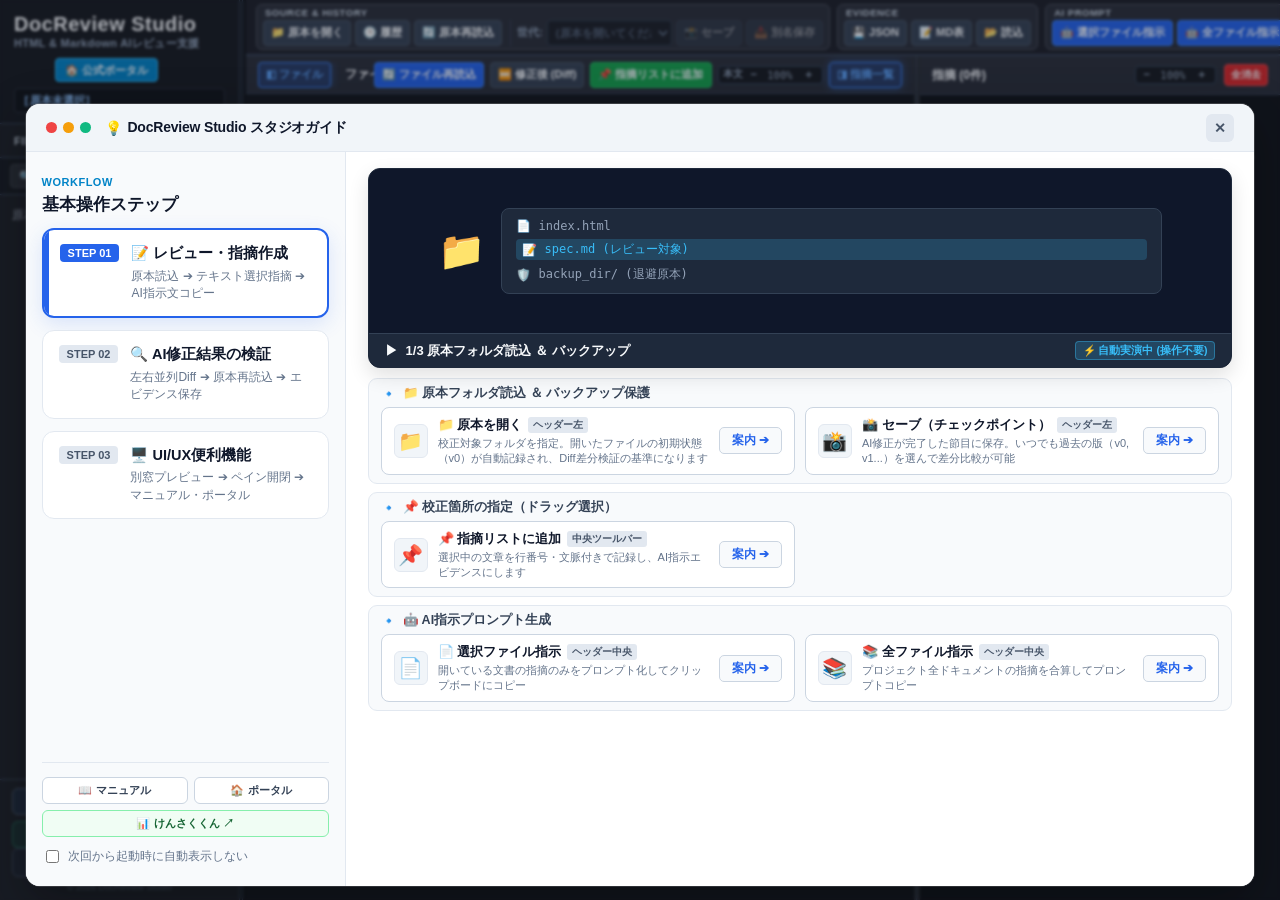
==== commit b5bfe835: "fix(ui): 世代プルダウンおよび主要ボタン表示を常時表示に復元" ====
--- a/index.html
+++ b/index.html
@@ -1518,18 +1518,20 @@
       box-sizing: border-box !important;
     }
 
-    @media (max-width: 1650px) {
+    @media (max-width: 1550px) {
+      .btn-kensaku-badge .badge-prefix {
+        display: none;
+      }
+      .btn-kensaku-badge {
+        font-size: 11px;
+        padding: 0 7px;
+        gap: 3px;
+      }
+    }
+    @media (max-width: 1350px) {
       .btn-kensaku-badge {
         font-size: 10.5px;
-        padding: 0 6px;
-        gap: 3px;
-      }
-    }
-    @media (max-width: 1450px) {
-      .btn-kensaku-badge .badge-text {
-        max-width: 110px;
-        overflow: hidden;
-        text-overflow: ellipsis;
+        padding: 0 5px;
       }
     }
   </style>
@@ -1598,8 +1600,8 @@
         <div class="group-buttons">
           <button class="btn" id="openDirBtn" title="レビュー・校正したいHTML/Markdownが入った作業フォルダを開く">📁 原本を開く</button>
           <button class="btn" id="openRecentBtn" title="最近使用した作業フォルダの履歴から開く">🕒 履歴</button>
-          <button class="btn" id="reloadWorkBtn" title="原本フォルダ内の最新変更を再読込 (F5不要)">🔄 再読込</button>
-          <div class="generation-controls" id="generationControls" style="display: none;">
+          <button class="btn" id="reloadWorkBtn" title="原本フォルダ内の最新変更を再読込 (F5不要)">🔄 原本再読込</button>
+          <div class="generation-controls" id="generationControls">
             <span style="font-size: 11px; color: #94a3b8; font-weight: 600;">世代:</span>
             <select id="generationSelect" class="generation-select" title="差分比較の基準にする世代を選択" disabled>
               <option value="">(原本を開いてください)</option>
@@ -1625,11 +1627,11 @@
       <div class="action-group">
         <div class="group-label">AI Prompt</div>
         <div class="group-buttons">
-          <button class="btn btn-accent" id="copyCurrentBtn" title="選択中ファイルの指摘のみプロンプトコピー">
-            🤖 選択ファイル
+          <button class="btn btn-accent" id="copyCurrentBtn" title="選択中ファイルの指摘のみコピー">
+            🤖 選択ファイル指示
           </button>
-          <button class="btn btn-accent" id="copyAllBtn" title="全ファイルの指摘を合算してプロンプトコピー">
-            🤖 全ファイル
+          <button class="btn btn-accent" id="copyAllBtn" title="全ファイルの指摘を合算コピー">
+            🤖 全ファイル指示
           </button>
         </div>
       </div>
@@ -1648,7 +1650,7 @@
             🪟 修正前
           </button>
           <button class="btn" id="showGuideBtn" title="3ステップの動くスタジオガイドを表示">
-            💡 ガイド
+            💡 スタジオガイド
           </button>
         </div>
       </div>
@@ -1658,7 +1660,7 @@
         class="btn-kensaku-badge"
         title="大量の神Excel・方眼紙仕様書を爆速インメモリ検索するWindows専用ツール「けんさくくん」（30日無料試用版あり）">
         <span class="badge-icon">📊</span>
-        <span class="badge-text">Excel検索: けんさくくん</span>
+        <span class="badge-text"><span class="badge-prefix">Excel検索: </span>けんさくくん</span>
         <span class="badge-arrow">↗</span>
       </a>
     </header>
@@ -3189,7 +3191,6 @@
       const exportBtn = document.getElementById('exportGenerationBtn');
 
       if (!backupDirHandle || !generationManifest || !generationManifest.generations || generationManifest.generations.length === 0) {
-        if (container) container.style.display = 'none';
         if (sel) {
           sel.disabled = true;
           sel.innerHTML = '<option value="">(原本を開いてください)</option>';
@@ -3199,7 +3200,6 @@
         return;
       }
 
-      if (container) container.style.display = 'inline-flex';
       if (sel) {
         sel.disabled = false;
         sel.innerHTML = '';
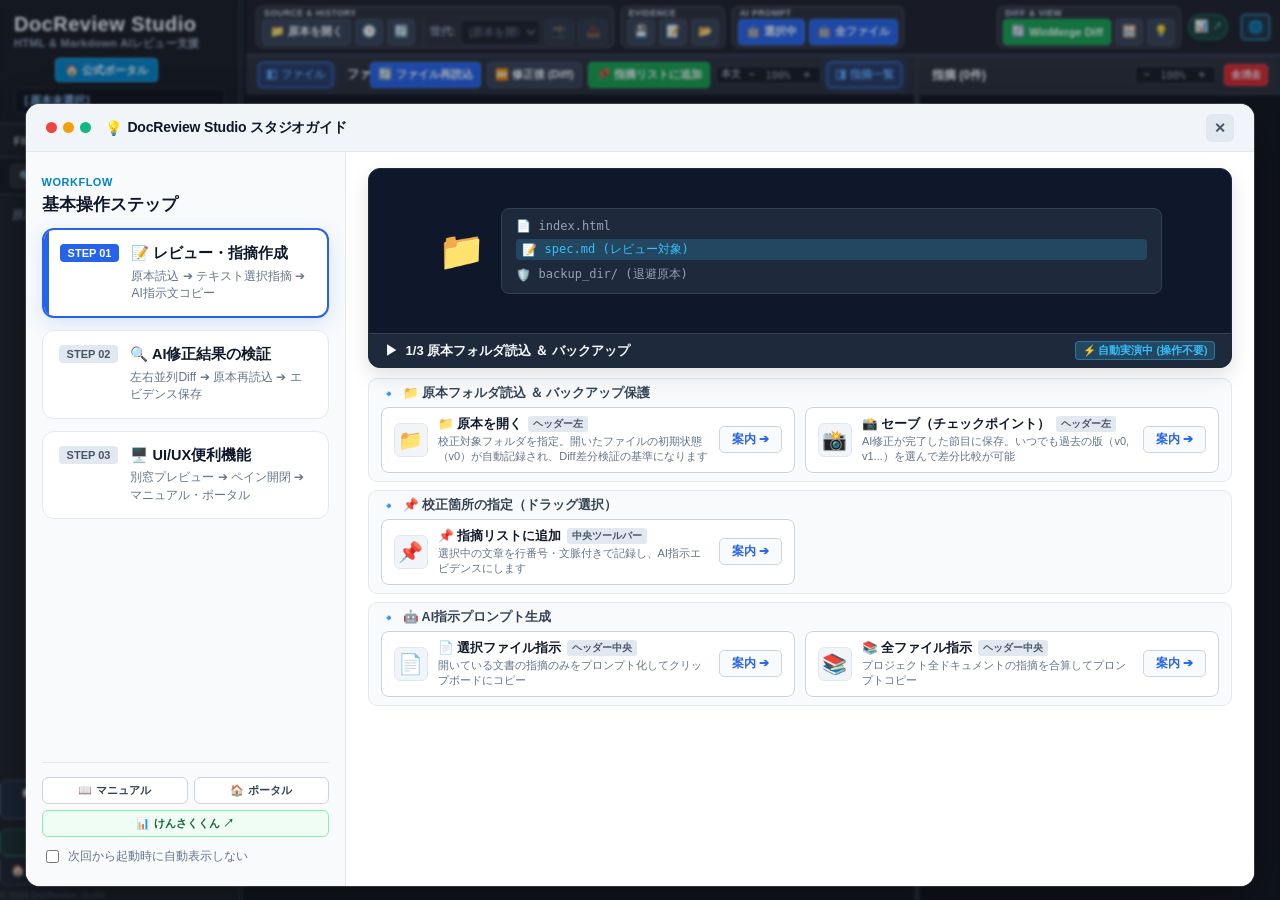
==== commit 708a74c0: "feat(ui): ヘッダーレスポンシブ対応（英語短縮・段階的アイコン化）およびガイド案内・スポットライトの最適化" ====
--- a/index.html
+++ b/index.html
@@ -206,6 +206,31 @@
       color: #ffffff;
     }
 
+    .btn-lang-toggle {
+      background: rgba(56, 189, 248, 0.12);
+      border: 1px solid #38bdf8;
+      color: #38bdf8;
+      font-weight: 800;
+      padding: 2px 9px;
+      border-radius: 4px;
+      font-size: 11.5px;
+      display: inline-flex;
+      align-items: center;
+      gap: 4px;
+      white-space: nowrap;
+      height: 26px;
+      transition: all 0.15s ease;
+      cursor: pointer;
+      margin-left: 6px;
+    }
+
+    .btn-lang-toggle:hover {
+      background: #0284c7;
+      border-color: #38bdf8;
+      color: #ffffff;
+      transform: translateY(-1px);
+    }
+
     .generation-controls {
       display: inline-flex;
       align-items: center;
@@ -1518,7 +1543,23 @@
       box-sizing: border-box !important;
     }
 
-    @media (max-width: 1550px) {
+    /* ヘッダーボタンのアイコンとテキスト分離 */
+    .btn-icon {
+      display: inline-flex;
+      align-items: center;
+      justify-content: center;
+      font-size: 1.05em;
+      line-height: 1;
+      flex-shrink: 0;
+    }
+
+    .btn-text {
+      display: inline;
+      white-space: nowrap;
+    }
+
+    /* ヘッダー・段階的レスポンシブ設計 (A/B案: 英語短縮 + アイコン化で1行維持) */
+    @media (max-width: 1600px) {
       .btn-kensaku-badge .badge-prefix {
         display: none;
       }
@@ -1527,11 +1568,88 @@
         padding: 0 7px;
         gap: 3px;
       }
-    }
-    @media (max-width: 1350px) {
+      /* Evidence / 世代 / 原本別窓 / ガイドをアイコン化 */
+      #exportJsonBtn .btn-text,
+      #exportMdBtn .btn-text,
+      #importJsonBtn .btn-text,
+      #createSnapshotBtn .btn-text,
+      #exportGenerationBtn .btn-text,
+      #openDetachedModifiedBtn .btn-text,
+      #openDetachedBackupBtn .btn-text,
+      #showGuideBtn .btn-text {
+        display: none;
+      }
+      #exportJsonBtn,
+      #exportMdBtn,
+      #importJsonBtn,
+      #createSnapshotBtn,
+      #exportGenerationBtn,
+      #openDetachedModifiedBtn,
+      #openDetachedBackupBtn,
+      #showGuideBtn {
+        padding: 3px 6px;
+        gap: 0;
+      }
+      .generation-select {
+        max-width: 95px;
+      }
+    }
+
+    /* 段階2: 1380px以下 - 履歴・リロード・言語切替・けんさくくんテキストをアイコン化 */
+    @media (max-width: 1380px) {
+      #openRecentBtn .btn-text,
+      #reloadWorkBtn .btn-text,
+      #langToggleBtn .btn-text {
+        display: none;
+      }
+      #openRecentBtn,
+      #reloadWorkBtn,
+      #langToggleBtn {
+        padding: 2px 6px;
+        gap: 0;
+      }
+      .btn-kensaku-badge .badge-text {
+        display: none;
+      }
       .btn-kensaku-badge {
         font-size: 10.5px;
         padding: 0 5px;
+      }
+      .action-group {
+        padding: 2px 5px;
+        gap: 1px;
+      }
+      .group-label {
+        font-size: 8.5px;
+      }
+      .generation-select {
+        max-width: 80px;
+      }
+    }
+
+    /* 段階3: 1240px以下 - AIプロンプト・Diffボタンもアイコン化 & 余白最小化 */
+    @media (max-width: 1240px) {
+      #copyCurrentBtn .btn-text,
+      #copyAllBtn .btn-text,
+      #toggleDiffBtn .btn-text {
+        display: none;
+      }
+      #copyCurrentBtn,
+      #copyAllBtn,
+      #toggleDiffBtn {
+        padding: 2px 6px;
+        gap: 0;
+      }
+      .btn-kensaku-badge .badge-arrow {
+        display: none;
+      }
+      header {
+        gap: 4px;
+        padding: 4px 6px;
+      }
+      .btn {
+        padding: 3px 5px;
+        font-size: 10.5px;
       }
     }
   </style>
@@ -1574,11 +1692,15 @@
     <ul class="file-tree" id="fileTree">
       <li style="color: #9ca3af; cursor: default;">原本フォルダを開いてください</li>
     </ul>
-    <div class="pane-files-footer">
-      <a href="./manual.html" target="_blank" rel="noopener noreferrer" class="manual-link-box" id="sidebarManualLink" title="詳細な使い方マニュアルを開く (別タブ)">
-        📖 マニュアル (別タブ)
-      </a>
-      <a href="https://tossy-apps.github.io/kensaku-kun/" target="_blank" rel="noopener noreferrer" class="kensaku-link-box" title="大量の神Excel・方眼紙仕様書を爆速インメモリ検索するWindows専用ツール「けんさくくん」（30日無料試用版あり）">
+      <div style="display: flex; gap: 4px; margin-bottom: 4px;">
+        <a href="./manual.html" target="_blank" rel="noopener noreferrer" class="manual-link-box" id="sidebarManualLink" title="詳細な使い方マニュアルを開く (日本語 / 別タブ)" style="flex: 1; text-align: center; margin-bottom: 0;">
+          📖 マニュアル (JA)
+        </a>
+        <a href="./manual.en.html" target="_blank" rel="noopener noreferrer" class="manual-link-box" id="sidebarManualEnLink" title="Open Detailed User Manual in English (New Tab)" style="flex: 1; text-align: center; margin-bottom: 0;">
+          🌐 Manual (EN)
+        </a>
+      </div>
+      <a href="https://tossy-apps.github.io/kensaku-kun/" target="_blank" rel="noopener noreferrer" class="kensaku-link-box" id="sidebarKensakuLink" title="大量の神Excel・方眼紙仕様書を爆速インメモリ検索するWindows専用ツール「けんさくくん」（30日無料試用版あり）">
         📊 けんさくくん (Excel検索) ↗
       </a>
       <a href="https://tossy-apps.github.io/" target="_blank" rel="noopener noreferrer" class="portal-link-box" title="tossy-apps 公式ポータルへ戻る">
@@ -1598,16 +1720,26 @@
       <div class="action-group">
         <div class="group-label">Source & History</div>
         <div class="group-buttons">
-          <button class="btn" id="openDirBtn" title="レビュー・校正したいHTML/Markdownが入った作業フォルダを開く">📁 原本を開く</button>
-          <button class="btn" id="openRecentBtn" title="最近使用した作業フォルダの履歴から開く">🕒 履歴</button>
-          <button class="btn" id="reloadWorkBtn" title="原本フォルダ内の最新変更を再読込 (F5不要)">🔄 原本再読込</button>
+          <button class="btn" id="openDirBtn" title="レビュー・校正したいHTML/Markdownが入った作業フォルダを開く">
+            <span class="btn-icon">📁</span><span class="btn-text">原本を開く</span>
+          </button>
+          <button class="btn" id="openRecentBtn" title="最近使用した作業フォルダの履歴から開く">
+            <span class="btn-icon">🕒</span><span class="btn-text">履歴</span>
+          </button>
+          <button class="btn" id="reloadWorkBtn" title="原本フォルダ内の最新変更を再読込 (F5不要)">
+            <span class="btn-icon">🔄</span><span class="btn-text">原本再読込</span>
+          </button>
           <div class="generation-controls" id="generationControls">
-            <span style="font-size: 11px; color: #94a3b8; font-weight: 600;">世代:</span>
+            <span id="generationLabelText" style="font-size: 11px; color: #94a3b8; font-weight: 600;">世代:</span>
             <select id="generationSelect" class="generation-select" title="差分比較の基準にする世代を選択" disabled>
               <option value="">(原本を開いてください)</option>
             </select>
-            <button class="btn" id="createSnapshotBtn" title="現在の修正状態を新しい版（チェックポイント）として保存" style="padding: 2px 7px; font-size: 11px;" disabled>📸 セーブ</button>
-            <button class="btn" id="exportGenerationBtn" title="選択中の世代ファイルを安全に別名保存（原本は上書きしません）" style="padding: 2px 7px; font-size: 11px;" disabled>📥 別名保存</button>
+            <button class="btn" id="createSnapshotBtn" title="現在の修正状態を新しい版（チェックポイント）として保存" style="padding: 2px 7px; font-size: 11px;" disabled>
+              <span class="btn-icon">📸</span><span class="btn-text">セーブ</span>
+            </button>
+            <button class="btn" id="exportGenerationBtn" title="選択中の世代ファイルを安全に別名保存（原本は上書きしません）" style="padding: 2px 7px; font-size: 11px;" disabled>
+              <span class="btn-icon">📥</span><span class="btn-text">別名保存</span>
+            </button>
           </div>
         </div>
       </div>
@@ -1616,9 +1748,15 @@
       <div class="action-group">
         <div class="group-label">Evidence</div>
         <div class="group-buttons">
-          <button class="btn" id="exportJsonBtn" title="指摘データをJSON保存">💾 JSON</button>
-          <button class="btn" id="exportMdBtn" title="指摘データをMarkdown表保存">📝 MD表</button>
-          <button class="btn" id="importJsonBtn" title="過去の指摘JSONを復元">📂 読込</button>
+          <button class="btn" id="exportJsonBtn" title="指摘データをJSON保存">
+            <span class="btn-icon">💾</span><span class="btn-text">JSON</span>
+          </button>
+          <button class="btn" id="exportMdBtn" title="指摘データをMarkdown表保存">
+            <span class="btn-icon">📝</span><span class="btn-text">MD表</span>
+          </button>
+          <button class="btn" id="importJsonBtn" title="過去の指摘JSONを復元">
+            <span class="btn-icon">📂</span><span class="btn-text">読込</span>
+          </button>
           <input type="file" id="importJsonInput" accept=".json" style="display: none;">
         </div>
       </div>
@@ -1628,10 +1766,10 @@
         <div class="group-label">AI Prompt</div>
         <div class="group-buttons">
           <button class="btn btn-accent" id="copyCurrentBtn" title="選択中ファイルの指摘のみコピー">
-            🤖 選択ファイル指示
+            <span class="btn-icon">🤖</span><span class="btn-text">選択中</span>
           </button>
           <button class="btn btn-accent" id="copyAllBtn" title="全ファイルの指摘を合算コピー">
-            🤖 全ファイル指示
+            <span class="btn-icon">🤖</span><span class="btn-text">全ファイル</span>
           </button>
         </div>
       </div>
@@ -1641,16 +1779,16 @@
         <div class="group-label">Diff & View</div>
         <div class="group-buttons">
           <button class="btn btn-success" id="toggleDiffBtn" title="原本と並列退避フォルダを2画面ブロック差分検証 (WinMerge風)">
-            🔄 WinMerge風Diff
+            <span class="btn-icon">🔄</span><span class="btn-text">WinMerge Diff</span>
           </button>
           <button class="btn" id="openDetachedModifiedBtn" title="原本（修正後作業中）を独立別ウィンドウで開く" style="padding: 2px 6px; font-size: 11px;">
-            🪟 原本
+            <span class="btn-icon">🪟</span><span class="btn-text">原本</span>
           </button>
           <button class="btn" id="openDetachedBackupBtn" title="退避（修正前原本）を独立別ウィンドウで開く" style="display: none; padding: 2px 6px; font-size: 11px;">
-            🪟 修正前
+            <span class="btn-icon">🪟</span><span class="btn-text">修正前</span>
           </button>
           <button class="btn" id="showGuideBtn" title="3ステップの動くスタジオガイドを表示">
-            💡 スタジオガイド
+            <span class="btn-icon">💡</span><span class="btn-text">ガイド</span>
           </button>
         </div>
       </div>
@@ -1660,9 +1798,14 @@
         class="btn-kensaku-badge"
         title="大量の神Excel・方眼紙仕様書を爆速インメモリ検索するWindows専用ツール「けんさくくん」（30日無料試用版あり）">
         <span class="badge-icon">📊</span>
-        <span class="badge-text"><span class="badge-prefix">Excel検索: </span>けんさくくん</span>
+        <span class="badge-text"><span class="badge-prefix" id="kensakuBadgePrefix">Excel検索: </span>けんさくくん</span>
         <span class="badge-arrow">↗</span>
       </a>
+
+      <!-- 言語切替トグル (EN / 日本語) -->
+      <button class="btn-lang-toggle" id="langToggleBtn" title="Switch Language / 言語切替 (EN / 日本語)">
+        <span class="btn-icon">🌐</span><span class="btn-text">EN</span>
+      </button>
     </header>
 
     <div class="main-workspace">
@@ -1702,7 +1845,7 @@
           </button>
 
           <div class="pane-zoom-widget" id="zoomWidgetCenter" title="ドキュメントプレビューの拡大縮小 (Ctrl+ホイール / ＋/−ボタン / クリックで100%リセット)">
-            <span class="zoom-pane-tag">本文</span>
+            <span class="zoom-pane-tag" id="zoomPaneTagCenter">本文</span>
             <button class="zoom-btn" data-pane="center" data-dir="-1" title="縮小 (Ctrl+ホイール下 または クリック)">−</button>
             <span class="zoom-val" id="zoomValCenter" data-pane="center" title="クリックで100%にリセット">100%</span>
             <button class="zoom-btn" data-pane="center" data-dir="1" title="拡大 (Ctrl+ホイール上 または クリック)">＋</button>
@@ -1718,8 +1861,8 @@
         <!-- ファイル未選択時の中央プレースホルダー -->
         <div class="empty-center-placeholder" id="emptyPlaceholder">
           <div class="empty-center-icon">📄</div>
-          <div class="empty-center-title">ドキュメントが選択されていません</div>
-          <div class="empty-center-desc">
+          <div class="empty-center-title" id="phTitle">ドキュメントが選択されていません</div>
+          <div class="empty-center-desc" id="phDesc">
             校正・レビューしたいHTMLやMarkdownが格納された作業フォルダを「原本フォルダを開く」から指定してください。<br>
             完全ローカル完結のため社外秘ドキュメントも安全に読み込め、ツリーから自由に選択・AI指示作成できます。
           </div>
@@ -1738,17 +1881,17 @@
           <!-- tossy-apps 関連プロダクト案内カード -->
           <div class="partner-promo-card">
             <div class="partner-promo-header">
-              <span class="partner-promo-badge">tossy-apps 関連プロダクト</span>
-              <div class="partner-promo-title">📊 仕様書がExcelでお困りの現場には</div>
+              <span class="partner-promo-badge" id="promoBadge">tossy-apps 関連プロダクト</span>
+              <div class="partner-promo-title" id="promoTitle">📊 仕様書がExcelでお困りの現場には</div>
             </div>
-            <div class="partner-promo-desc">
+            <div class="partner-promo-desc" id="promoDesc">
               数百〜数千の神Excel・方眼紙仕様書から目的のセルを爆速インメモリ全文検索。完全オフライン動作・コード署名済みのWindows専用ツール『けんさくくん』もご利用いただけます。
             </div>
             <div class="partner-promo-footer">
-              <a href="https://tossy-apps.github.io/kensaku-kun/" target="_blank" rel="noopener noreferrer" class="btn-partner-promo" title="神Excel高速検索ツール「けんさくくん」公式サイトへ (別タブ)">
+              <a href="https://tossy-apps.github.io/kensaku-kun/" target="_blank" rel="noopener noreferrer" class="btn-partner-promo" id="promoBtn" title="神Excel高速検索ツール「けんさくくん」公式サイトへ (別タブ)">
                 けんさくくん 公式サイトを見る ↗
               </a>
-              <span class="partner-promo-note">※ 30日無料試用版・PCローカル完結</span>
+              <span class="partner-promo-note" id="promoNote">※ 30日無料試用版・PCローカル完結</span>
             </div>
           </div>
         </div>
@@ -1953,6 +2096,285 @@
     let isDiffMode = false;
     let isFilesVisible = true;
     let isLogsVisible = true;
+
+    // ==========================================
+    // ボタン用アイコン/テキスト分離ヘルパー
+    // ==========================================
+    function formatBtnHtml(str) {
+      if (!str) return '';
+      const match = str.match(/^([\p{Extended_Pictographic}\u25A0-\u2BFF\u2300-\u23FF\uD83C-\uDBFF\uDC00-\uDFFF\u2700-\u27BF]+)\s*(.*)$/u);
+      if (match && match[2]) {
+        const icon = match[1].trim();
+        const label = match[2].trim();
+        return `<span class="btn-icon">${icon}</span><span class="btn-text">${label}</span>`;
+      }
+      return `<span class="btn-text">${str}</span>`;
+    }
+
+    // ==========================================
+    // 多言語（i18n）リソース辞書 (日本語 / 英語)
+    // ==========================================
+    let currentLang = localStorage.getItem('doc_review_lang') || 
+                      (new URLSearchParams(window.location.search).get('lang') === 'en' ? 'en' : 'ja');
+
+    const I18N = {
+      ja: {
+        openDirBtn: "📁 原本を開く",
+        openDirTitle: "レビュー・校正したいHTML/Markdownが入った作業フォルダを開く",
+        openRecentBtn: "🕒 履歴",
+        openRecentTitle: "最近使用した作業フォルダの履歴から開く",
+        reloadWorkBtn: "🔄 原本再読込",
+        reloadWorkTitle: "原本フォルダ内の最新変更を再読込 (F5不要)",
+        genLabel: "世代:",
+        genDefault: "(原本を開いてください)",
+        createSnapshotBtn: "📸 セーブ",
+        createSnapshotTitle: "現在の修正状態を新しい版（チェックポイント）として保存",
+        exportGenBtn: "📥 別名保存",
+        exportGenTitle: "選択中の世代ファイルを安全に別名保存（原本は上書きしません）",
+        exportJsonBtn: "💾 JSON",
+        exportJsonTitle: "指摘データをJSON保存",
+        exportMdBtn: "📝 MD表",
+        exportMdTitle: "指摘データをMarkdown表保存",
+        importJsonBtn: "📂 読込",
+        importJsonTitle: "過去の指摘JSONを復元",
+        copyCurrentBtn: "🤖 選択中",
+        copyCurrentTitle: "選択中ファイルの指摘のみコピー",
+        copyAllBtn: "🤖 全ファイル",
+        copyAllTitle: "全ファイルの指摘を合算コピー",
+        toggleDiffBtn: "🔄 WinMerge Diff",
+        toggleDiffBtnTitle: "原本と並列退避フォルダを2画面ブロック差分検証 (WinMerge風)",
+        toggleDiffBtnActive: "✖ 通常モード",
+        openDetachedModifiedBtn: "🪟 原本",
+        openDetachedModifiedTitle: "原本（修正後作業中）を独立別ウィンドウで開く",
+        openDetachedBackupBtn: "🪟 修正前",
+        openDetachedBackupTitle: "退避（修正前原本）を独立別ウィンドウで開く",
+        showGuideBtn: "💡 ガイド",
+        showGuideTitle: "3ステップの動くスタジオガイドを表示",
+        kensakuPrefix: "Excel検索: ",
+        fileSearchPlaceholder: "🔍 ファイル検索 (HTML / MD)...",
+        fileSearchClearTitle: "検索語をクリア",
+        fileTreeEmpty: "原本フォルダを開いてください",
+        fileTreeNoMatch: "一致するファイルがありません",
+        fileTreeQueryLabel: "検索語: ",
+        fileTreeClearBtn: "✖ 検索をクリアして全ファイル表示",
+        toggleFilesBtn: "◧ ファイル",
+        toggleFilesTitle: "ファイルツリーの表示/非表示を切り替え (Alt+1 / Option+1)",
+        viewLabelDefault: "ファイルを選択してください",
+        reloadCurrentFileBtn: "🔄 ファイル再読込",
+        reloadCurrentFileTitle: "現在開いているこのファイルのみをディスクから高速再読込 (原本全体の走査なし)",
+        reloadCurrentFileSuccess: "✓ 最新を表示",
+        diffBtnModified: "⏭️ 修正後 (Diff)",
+        diffBtnModifiedTitle: "現在: 修正後(Diffハイライト)を表示中 (クリックで修正前を表示)",
+        diffBtnOriginal: "⏮️ 修正前 (原本)",
+        diffBtnOriginalTitle: "現在: 修正前(原本データ)を表示中 (クリックで修正後を表示)",
+        addIssueBtn: "📌 指摘リストに追加",
+        addIssueTitle: "本文選択テキスト、またはファイル全体を指摘リストへ追加",
+        zoomCenterTag: "本文",
+        toggleLogsBtn: "◨ 指摘一覧",
+        toggleLogsTitle: "指摘エビデンス欄の表示/非表示を切り替え (Alt+2 / Option+2)",
+        phTitle: "ドキュメントが選択されていません",
+        phDesc: "校正・レビューしたいHTMLやMarkdownが格納された作業フォルダを「原本フォルダを開く」から指定してください。<br>完全ローカル完結のため社外秘ドキュメントも安全に読み込め、ツリーから自由に選択・AI指示作成できます。",
+        phOpenBtn: "📁 原本フォルダを開く",
+        phRecentBtn: "🕒 履歴から開く",
+        phGuideBtn: "💡 ガイド",
+        promoBadge: "tossy-apps 関連プロダクト",
+        promoTitle: "📊 仕様書がExcelでお困りの現場には",
+        promoDesc: "数百〜数千の神Excel・方眼紙仕様書から目的のセルを爆速インメモリ全文検索。完全オフライン動作・コード署名済みのWindows専用ツール『けんさくくん』もご利用いただけます。",
+        promoBtn: "けんさくくん 公式サイトを見る ↗",
+        promoNote: "※ 30日無料試用版・PCローカル完結",
+        logCountPrefix: "指摘",
+        clearLogsBtn: "全消去",
+        emptyLogsMsg: "テキストを選択して画面上部の追記ボタンを押すと、ここに指摘が蓄積されます。",
+        cardDeleteBtn: "削除",
+        cardLinePrefix: "L.",
+        cardLineSuffix: "付近",
+        cardEntireTag: "📁 ファイル全体",
+        cardPlaceholder: "指示を入力",
+        typeLabels: { "修正": "修正", "追加": "追加", "削除": "削除", "質問": "質問", "検討中": "検討中" },
+        diffBeforeDefault: "修正前 (退避フォルダ未指定)",
+        diffAfterLabel: "修正後 (原本作業フォルダ - AI修正後)",
+        diffReloadBtn: "🔄 原本再読込",
+        noIssuesAlert: "指摘が登録されていません。",
+        copyPromptSuccess: "件のAI指示プロンプトをクリップボードにコピーしました！",
+        langSwitchBtn: "🌐 EN",
+        langSwitchTitle: "Switch UI to English"
+      },
+      en: {
+        openDirBtn: "📁 Open",
+        openDirTitle: "Open folder containing HTML/Markdown files for review",
+        openRecentBtn: "🕒 History",
+        openRecentTitle: "Open from recently used workspaces",
+        reloadWorkBtn: "🔄 Reload",
+        reloadWorkTitle: "Rescan and reload source folder from disk",
+        genLabel: "Gen:",
+        genDefault: "(Open source folder)",
+        createSnapshotBtn: "📸 Save",
+        createSnapshotTitle: "Save current revisions as a new version checkpoint",
+        exportGenBtn: "📥 Export",
+        exportGenTitle: "Safely export selected snapshot under a new filename",
+        exportJsonBtn: "💾 JSON",
+        exportJsonTitle: "Export feedback evidence as JSON",
+        exportMdBtn: "📝 MD",
+        exportMdTitle: "Export feedback evidence as Markdown table",
+        importJsonBtn: "📂 Import",
+        importJsonTitle: "Import and restore feedback JSON",
+        copyCurrentBtn: "🤖 Active",
+        copyCurrentTitle: "Copy prompts for active file only",
+        copyAllBtn: "🤖 All",
+        copyAllTitle: "Copy all feedback prompts across entire project",
+        toggleDiffBtn: "🔄 WinMerge Diff",
+        toggleDiffBtnTitle: "Toggle WinMerge-style synchronized 2-pane visual diff comparison",
+        toggleDiffBtnActive: "✖ Exit Diff",
+        openDetachedModifiedBtn: "🪟 Working",
+        openDetachedModifiedTitle: "Open working document in detached external window",
+        openDetachedBackupBtn: "🪟 Original",
+        openDetachedBackupTitle: "Open baseline original in detached external window",
+        showGuideBtn: "💡 Guide",
+        showGuideTitle: "Open interactive 3-step studio walkthrough",
+        kensakuPrefix: "Excel: ",
+        fileSearchPlaceholder: "🔍 Filter files (HTML / MD)...",
+        fileSearchClearTitle: "Clear search query",
+        fileTreeEmpty: "Please open a source directory",
+        fileTreeNoMatch: "No matching files found",
+        fileTreeQueryLabel: "Query: ",
+        fileTreeClearBtn: "✖ Clear query & show all files",
+        toggleFilesBtn: "◧ Files",
+        toggleFilesTitle: "Toggle file tree sidebar (Alt+1 / Option+1)",
+        viewLabelDefault: "Please select a document",
+        reloadCurrentFileBtn: "🔄 Reload File",
+        reloadCurrentFileTitle: "High-speed single file refresh from disk (without folder rescan)",
+        reloadCurrentFileSuccess: "✓ Reloaded",
+        diffBtnModified: "⏭️ Modified (Diff)",
+        diffBtnModifiedTitle: "Viewing: Modified with Diff highlights (Click to view Original)",
+        diffBtnOriginal: "⏮️ Original",
+        diffBtnOriginalTitle: "Viewing: Pristine Original (Click to view Modified)",
+        addIssueBtn: "📌 Add to Feedback",
+        addIssueTitle: "Add highlighted text or entire document to feedback list",
+        zoomCenterTag: "Preview",
+        toggleLogsBtn: "◨ Feedback",
+        toggleLogsTitle: "Toggle feedback sidebar (Alt+2 / Option+2)",
+        phTitle: "No Document Selected",
+        phDesc: "Click \"Open\" in the header to select your HTML or Markdown documentation folder.<br>Runs 100% client-side with zero server transmission—safe for confidential manuals.",
+        phOpenBtn: "📁 Open Source Folder",
+        phRecentBtn: "🕒 Open from History",
+        phGuideBtn: "💡 Guide",
+        promoBadge: "Related Product",
+        promoTitle: "📊 Working with Massive Excel Specifications?",
+        promoDesc: "Full-text in-memory search across thousands of Excel specifications at blazing speed. Try our dedicated Windows utility \"Kensaku-kun\" (30-day free trial available).",
+        promoBtn: "Visit Kensaku-kun Website ↗",
+        promoNote: "※ 30-day free trial &bull; 100% offline",
+        logCountPrefix: "Feedback",
+        clearLogsBtn: "Clear All",
+        emptyLogsMsg: "Highlight text in the preview and click \"Add to Feedback\" to log review items here.",
+        cardDeleteBtn: "Delete",
+        cardLinePrefix: "~L.",
+        cardLineSuffix: "",
+        cardEntireTag: "📁 Entire File",
+        cardPlaceholder: "Enter revision instruction...",
+        typeLabels: { "修正": "Fix", "追加": "Add", "削除": "Delete", "質問": "Question", "検討中": "Pending" },
+        diffBeforeDefault: "Original (Backup not set)",
+        diffAfterLabel: "Modified (Working folder - Latest)",
+        diffReloadBtn: "🔄 Reload Workspace",
+        noIssuesAlert: "No feedback items logged.",
+        copyPromptSuccess: "prompt(s) copied to clipboard!",
+        langSwitchBtn: "🇯🇵 日本語",
+        langSwitchTitle: "UIを日本語に切り替え"
+      }
+    };
+
+    function applyLanguage(lang) {
+      if (!I18N[lang]) lang = 'ja';
+      currentLang = lang;
+      localStorage.setItem('doc_review_lang', lang);
+      document.documentElement.lang = lang;
+      const t = I18N[lang];
+
+      // 言語切替ボタン
+      const langBtn = document.getElementById('langToggleBtn');
+      if (langBtn) {
+        langBtn.innerHTML = formatBtnHtml(t.langSwitchBtn);
+        langBtn.title = t.langSwitchTitle;
+      }
+
+      // ヘッダーボタン
+      const setBtn = (id, text, title) => {
+        const el = document.getElementById(id);
+        if (el) {
+          if (text !== undefined) el.innerHTML = formatBtnHtml(text);
+          if (title !== undefined) el.title = title;
+        }
+      };
+
+      setBtn('openDirBtn', t.openDirBtn, t.openDirTitle);
+      setBtn('openRecentBtn', t.openRecentBtn, t.openRecentTitle);
+      setBtn('reloadWorkBtn', t.reloadWorkBtn, t.reloadWorkTitle);
+      setBtn('createSnapshotBtn', t.createSnapshotBtn, t.createSnapshotTitle);
+      setBtn('exportGenerationBtn', t.exportGenBtn, t.exportGenTitle);
+      setBtn('exportJsonBtn', t.exportJsonBtn, t.exportJsonTitle);
+      setBtn('exportMdBtn', t.exportMdBtn, t.exportMdTitle);
+      setBtn('importJsonBtn', t.importJsonBtn, t.importJsonTitle);
+      setBtn('copyCurrentBtn', t.copyCurrentBtn, t.copyCurrentTitle);
+      setBtn('copyAllBtn', t.copyAllBtn, t.copyAllTitle);
+      setBtn('openDetachedModifiedBtn', t.openDetachedModifiedBtn, t.openDetachedModifiedTitle);
+      setBtn('openDetachedBackupBtn', t.openDetachedBackupBtn, t.openDetachedBackupTitle);
+      setBtn('showGuideBtn', t.showGuideBtn, t.showGuideTitle);
+
+      const genLbl = document.getElementById('generationLabelText');
+      if (genLbl) genLbl.innerText = t.genLabel;
+
+      const pfx = document.getElementById('kensakuBadgePrefix');
+      if (pfx) pfx.innerText = t.kensakuPrefix;
+
+      // 検索・ツリー
+      const filterInput = document.getElementById('fileFilterInput');
+      if (filterInput) filterInput.placeholder = t.fileSearchPlaceholder;
+      const filterClear = document.getElementById('fileFilterClearBtn');
+      if (filterClear) filterClear.title = t.fileSearchClearTitle;
+
+      // 中央ツールバー
+      setBtn('toggleFilesBtn', t.toggleFilesBtn, t.toggleFilesTitle);
+      setBtn('reloadCurrentFileBtn', t.reloadCurrentFileBtn, t.reloadCurrentFileTitle);
+      setBtn('addIssueFromParentBtn', t.addIssueBtn, t.addIssueTitle);
+      setBtn('toggleLogsBtn', t.toggleLogsBtn, t.toggleLogsTitle);
+
+      const zTag = document.getElementById('zoomPaneTagCenter');
+      if (zTag) zTag.innerText = t.zoomCenterTag;
+
+      // プレースホルダー
+      const phT = document.getElementById('phTitle');
+      if (phT) phT.innerText = t.phTitle;
+      const phD = document.getElementById('phDesc');
+      if (phD) phD.innerHTML = t.phDesc;
+      setBtn('placeholderOpenDirBtn', t.phOpenBtn);
+      setBtn('placeholderRecentBtn', t.phRecentBtn);
+      setBtn('placeholderGuideBtn', t.phGuideBtn);
+      const prB = document.getElementById('promoBadge');
+      if (prB) prB.innerText = t.promoBadge;
+      const prT = document.getElementById('promoTitle');
+      if (prT) prT.innerText = t.promoTitle;
+      const prD = document.getElementById('promoDesc');
+      if (prD) prD.innerText = t.promoDesc;
+      const prBtn = document.getElementById('promoBtn');
+      if (prBtn) prBtn.innerText = t.promoBtn;
+      const prN = document.getElementById('promoNote');
+      if (prN) prN.innerHTML = t.promoNote;
+
+      // 右ペイン
+      setBtn('clearLogsBtn', t.clearLogsBtn);
+      const diffB = document.getElementById('diffBeforeLabel');
+      if (diffB && (!backupDirHandle || !backupHtmlMap[currentFileName])) diffB.innerText = t.diffBeforeDefault;
+
+      const emptyLogsEl = document.querySelector('.empty-logs');
+      if (emptyLogsEl && reviewLogs.length === 0) {
+        emptyLogsEl.innerText = t.emptyLogsMsg;
+      }
+
+      // 再描画
+      updateDiffToggleButtonUI();
+      renderLogs(false);
+      renderFileTree();
+      renderGenerationSelect();
+    }
 
     const TYPES = ["修正", "追加", "削除", "質問", "検討中"];
 
@@ -2279,8 +2701,8 @@
         return;
       }
 
-      // 2. Ctrl+ホイール操作: コンテキスト判定で完全両立
-      if (e.ctrlKey) {
+      // 2. Ctrl+ホイール (Windows) / Cmd+ホイール (Mac) 操作: コンテキスト判定で完全両立
+      if (e.ctrlKey || e.metaKey) {
         const target = e.target;
         if (!target) return;
 
@@ -2312,9 +2734,9 @@
       }
     }, { passive: false, capture: true });
 
-    // 中クリックによるペインズーム100%リセット (CtrlまたはAlt + 中クリック)
+    // 中クリックによるペインズーム100%リセット (Ctrl/CmdまたはAlt/Option + 中クリック)
     document.addEventListener('mousedown', (e) => {
-      if ((e.ctrlKey || e.altKey) && e.button === 1) {
+      if ((e.ctrlKey || e.metaKey || e.altKey) && e.button === 1) {
         e.preventDefault();
         let pane = 'center';
         if (e.target && e.target.closest('#paneFiles')) pane = 'left';
@@ -2334,7 +2756,7 @@
       } else if (e.altKey && e.key === '2') {
         e.preventDefault();
         toggleLogsPane();
-      } else if ((e.ctrlKey || e.altKey) && (e.key === '0' || e.key === 'Numpad0')) {
+      } else if ((e.ctrlKey || e.metaKey || e.altKey) && (e.key === '0' || e.key === 'Numpad0')) {
         const hovered = document.querySelector(':hover');
         let pane = 'center';
         if (hovered && hovered.closest('#paneFiles')) pane = 'left';
@@ -2421,6 +2843,15 @@
         localStorage.setItem('doc_review_auto_show_recent', e.target.checked ? 'true' : 'false');
       };
     }
+
+    // 言語切替ボタンのイベント登録 & 初期適用
+    const langToggleBtn = document.getElementById('langToggleBtn');
+    if (langToggleBtn) {
+      langToggleBtn.onclick = () => {
+        applyLanguage(currentLang === 'ja' ? 'en' : 'ja');
+      };
+    }
+    applyLanguage(currentLang);
 
     // 起動時の最近のワークスペース自動確認
     window.addEventListener('load', () => {
@@ -3193,7 +3624,8 @@
       if (!backupDirHandle || !generationManifest || !generationManifest.generations || generationManifest.generations.length === 0) {
         if (sel) {
           sel.disabled = true;
-          sel.innerHTML = '<option value="">(原本を開いてください)</option>';
+          const t = I18N[currentLang] || I18N.ja;
+          sel.innerHTML = `<option value="">${t.genDefault}</option>`;
         }
         if (createBtn) createBtn.disabled = true;
         if (exportBtn) exportBtn.disabled = true;
@@ -3208,8 +3640,9 @@
         for (const gen of generationManifest.generations) {
           const opt = document.createElement('option');
           opt.value = gen.id;
-          const count = gen.files ? ` (${gen.files.length}件)` : (gen.isLegacyRoot ? ' (全ファイル)' : '');
-          opt.textContent = `${gen.name}${count}`;
+          const count = gen.files ? ` (${gen.files.length}${currentLang === 'en' ? ' files' : '件'})` : (gen.isLegacyRoot ? (currentLang === 'en' ? ' (All files)' : ' (全ファイル)') : '');
+          const genDisplayName = (currentLang === 'en' && gen.id === 'v0') ? 'v0: Initial Original' : gen.name;
+          opt.textContent = `${genDisplayName}${count}`;
           if (gen.id === activeGenerationId) opt.selected = true;
           sel.appendChild(opt);
         }
@@ -3218,7 +3651,9 @@
         const modCount = getModifiedFilesCount();
         const optLatest = document.createElement('option');
         optLatest.value = 'latest';
-        optLatest.textContent = `最新 (作業中)${modCount > 0 ? ` (${modCount}件更新)` : ''}`;
+        optLatest.textContent = currentLang === 'en' 
+          ? `Latest (Working)${modCount > 0 ? ` (${modCount} modified)` : ''}` 
+          : `最新 (作業中)${modCount > 0 ? ` (${modCount}件更新)` : ''}`;
         if (activeGenerationId === 'latest') optLatest.selected = true;
         sel.appendChild(optLatest);
       }
@@ -4184,15 +4619,16 @@
         emptyLi.style.textAlign = 'center';
         emptyLi.style.fontSize = '11px';
 
+        const t = I18N[currentLang] || I18N.ja;
         if (htmlFileNames.length === 0) {
-          emptyLi.innerText = '原本フォルダを開いてください';
+          emptyLi.innerText = t.fileTreeEmpty;
         } else {
           emptyLi.innerHTML = `
             <div style="font-size: 16px; margin-bottom: 4px;">🔍</div>
-            <div style="color: #cbd5e1; font-weight: 600; margin-bottom: 2px;">一致するファイルがありません</div>
-            <div style="color: #64748b; font-size: 10px; margin-bottom: 8px;">検索語: "${escapeHtml(fileSearchQuery)}"</div>
+            <div style="color: #cbd5e1; font-weight: 600; margin-bottom: 2px;">${t.fileTreeNoMatch}</div>
+            <div style="color: #64748b; font-size: 10px; margin-bottom: 8px;">${t.fileTreeQueryLabel}"${escapeHtml(fileSearchQuery)}"</div>
             <button class="btn btn-secondary" onclick="document.getElementById('fileFilterClearBtn').click()" style="font-size: 10px; padding: 2px 8px;">
-              ✖ 検索をクリアして全ファイル表示
+              ${t.fileTreeClearBtn}
             </button>
           `;
         }
@@ -4358,18 +4794,19 @@
     function updateDiffToggleButtonUI() {
       const btn = document.getElementById('toggleInlineDiffBtn');
       if (!btn) return;
+      const t = I18N[currentLang] || I18N.ja;
       if (isInlineDiffMode) {
-        btn.innerHTML = "⏭️ 修正後 (Diff)";
+        btn.innerHTML = t.diffBtnModified;
         btn.style.background = "rgba(34, 197, 94, 0.25)";
         btn.style.borderColor = "#22c55e";
         btn.style.color = "#4ade80";
-        btn.title = "現在: 修正後(Diffハイライト)を表示中 (クリックで修正前を表示)";
+        btn.title = t.diffBtnModifiedTitle;
       } else {
-        btn.innerHTML = "⏮️ 修正前 (原本)";
+        btn.innerHTML = t.diffBtnOriginal;
         btn.style.background = "#334155";
         btn.style.borderColor = "#64748b";
         btn.style.color = "#cbd5e1";
-        btn.title = "現在: 修正前(原本データ)を表示中 (クリックで修正後を表示)";
+        btn.title = t.diffBtnOriginalTitle;
       }
     }
 
@@ -4399,10 +4836,11 @@
       const labelEl = document.getElementById('currentViewLabel');
       if (labelEl) {
         const badge = isShowingBefore 
-          ? `<span style="background:#475569; color:#f8fafc; font-size:10px; padding:2px 6px; border-radius:3px; margin-left:6px; font-weight:bold;">修正前(原本)</span>` 
-          : `<span style="background:#22c55e; color:#f8fafc; font-size:10px; padding:2px 6px; border-radius:3px; margin-left:6px; font-weight:bold;">修正後(Diff)</span>`;
-        labelEl.innerHTML = `表示中: ${icon} <strong style="color:#ffffff;">${escapeHtml(currentFileName)}</strong> ${badge}`;
-        labelEl.title = `クリックで「${currentFileName}」全体への指摘を追加`;
+          ? `<span style="background:#475569; color:#f8fafc; font-size:10px; padding:2px 6px; border-radius:3px; margin-left:6px; font-weight:bold;">${currentLang === 'en' ? 'Original' : '修正前(原本)'}</span>` 
+          : `<span style="background:#22c55e; color:#f8fafc; font-size:10px; padding:2px 6px; border-radius:3px; margin-left:6px; font-weight:bold;">${currentLang === 'en' ? 'Modified (Diff)' : '修正後(Diff)'}</span>`;
+        const viewPrefix = currentLang === 'en' ? 'Viewing: ' : '表示中: ';
+        labelEl.innerHTML = `${viewPrefix}${icon} <strong style="color:#ffffff;">${escapeHtml(currentFileName)}</strong> ${badge}`;
+        labelEl.title = currentLang === 'en' ? `Click to add feedback for "${currentFileName}"` : `クリックで「${currentFileName}」全体への指摘を追加`;
       }
 
       updateDiffToggleButtonUI();
@@ -5345,10 +5783,11 @@
 
     function renderLogs(autoFocus) {
       const container = document.getElementById('logList');
-      document.getElementById('logCountLabel').innerText = `指摘 (${reviewLogs.length}件)`;
+      const t = I18N[currentLang] || I18N.ja;
+      document.getElementById('logCountLabel').innerText = `${t.logCountPrefix} (${reviewLogs.length}${currentLang === 'ja' ? '件' : ''})`;
 
       if (reviewLogs.length === 0) {
-        container.innerHTML = '<div class="empty-logs">テキストを選択して画面上部の追記ボタンを押すと、ここに指摘が蓄積されます。</div>';
+        container.innerHTML = `<div class="empty-logs">${t.emptyLogsMsg}</div>`;
         return;
       }
 
@@ -5357,31 +5796,32 @@
           <div class="card-head">
             <div>
               <span class="file-tag">${escapeHtml(item.file)}</span>
-              ${item.line ? `<span class="line-tag">L.${item.line}付近</span>` : ''}
+              ${item.line ? `<span class="line-tag">${t.cardLinePrefix}${item.line}${t.cardLineSuffix}</span>` : ''}
               <strong style="color:#ffffff; margin-left:4px;">#${idx + 1}</strong>
             </div>
-            <button class="btn btn-danger" onclick="event.stopPropagation(); removeLog(${idx})">削除</button>
+            <button class="btn btn-danger" onclick="event.stopPropagation(); removeLog(${idx})">${t.cardDeleteBtn}</button>
           </div>
 
           <div class="radio-row" onclick="event.stopPropagation()">
-            ${TYPES.map(t => {
-              const isChecked = item.type === t;
+            ${TYPES.map(typeVal => {
+              const isChecked = item.type === typeVal;
+              const displayLabel = (t.typeLabels && t.typeLabels[typeVal]) ? t.typeLabels[typeVal] : typeVal;
               return `
                 <label class="radio-chip ${isChecked ? 'active' : ''}">
-                  <input type="radio" name="t_${idx}" value="${t}" ${isChecked ? 'checked' : ''} onchange="updateType(${idx}, '${t}')">
-                  <span>${t}</span>
+                  <input type="radio" name="t_${idx}" value="${typeVal}" ${isChecked ? 'checked' : ''} onchange="updateType(${idx}, '${typeVal}')">
+                  <span>${displayLabel}</span>
                 </label>
               `;
             }).join('')}
           </div>
 
           <div class="target-box" title="クリックで該当箇所へジャンプ">
-            ${item.target && item.target.startsWith('[ファイル全体]') ? '<span style="background:#2563eb; color:#ffffff; font-size:10.5px; font-weight:bold; padding:1px 6px; border-radius:3px; margin-right:5px;">📁 ファイル全体</span>' : ''}
+            ${item.target && item.target.startsWith('[ファイル全体]') ? `<span style="background:#2563eb; color:#ffffff; font-size:10.5px; font-weight:bold; padding:1px 6px; border-radius:3px; margin-right:5px;">${t.cardEntireTag}</span>` : ''}
             ${escapeHtml(item.target)}
           </div>
           ${item.context ? `<div class="context-box">${escapeHtml(item.context)}</div>` : ''}
 
-          <textarea class="inst-text" id="inst-${idx}" placeholder="指示を入力" onclick="event.stopPropagation()" oninput="updateInst(${idx}, this.value)">${escapeHtml(item.instruction)}</textarea>
+          <textarea class="inst-text" id="inst-${idx}" placeholder="${t.cardPlaceholder}" onclick="event.stopPropagation()" oninput="updateInst(${idx}, this.value)">${escapeHtml(item.instruction)}</textarea>
         </div>
       `).join('');
 
@@ -5659,40 +6099,69 @@
     function copyCurrentPrompt() {
       if (!currentFileName) return;
       const targetLogs = reviewLogs.filter(l => l.file === currentFileName);
-      generatePrompt(targetLogs, `【対象ファイル: ${currentFileName}】`);
+      const title = currentLang === 'en' ? `【Target File: ${currentFileName}】` : `【対象ファイル: ${currentFileName}】`;
+      generatePrompt(targetLogs, title);
     }
 
     function copyAllPrompt() {
-      generatePrompt(reviewLogs, "【全ファイル横断指摘】");
+      const title = currentLang === 'en' ? "【Project-Wide Revision Prompts】" : "【全ファイル横断指摘】";
+      generatePrompt(reviewLogs, title);
     }
 
     function generatePrompt(logs, titleHeader) {
-      if (logs.length === 0) { alert("指摘が登録されていません。"); return; }
+      const t = I18N[currentLang] || I18N.ja;
+      if (logs.length === 0) { alert(t.noIssuesAlert); return; }
 
       for (const item of logs) {
         if (item.file) ensureV0Backup(item.file);
       }
 
-      let out = `${titleHeader}\n`;
-      out += "以下の指定箇所について、対象ファイルのみを直接編集して指摘内容を反映してください。\n\n";
-      out += "【厳守ルール】\n";
-      out += "1. 完全単一ファイル完結: 外部Web検索や他ファイルの走査・grepは一切行わないこと。\n";
-      out += "2. リンク先・外部構造の不問: HTML内のリンク先（href等）や参照先の存在・整合性は一切意識・検証せず、対象テキストのみをシンプルに検索・置換すること。\n";
-      out += "3. 他ファイル参照時の事前確認: もし他ファイルの参照や大掛かりな整合性確認がどうしても必要だと判断される場合は、勝手に調べ始めず、修正前に「どこを何のために参照する必要があるか」をユーザーに確認すること。\n";
-      out += "4. 構造・識別子の保護: 既存のHTMLタグ、属性値、クラス名、およびコード・メソッド等の英語識別子は維持し、指示のない前後の文言は変更しないこと。\n\n";
-
-      logs.forEach((item, idx) => {
-        out += "========================================\n";
-        out += `[指摘 #${idx + 1}] 【${item.type}】\n`;
-        out += `対象ファイル: ${item.file} ${item.line ? `(L.${item.line}付近)` : ''}\n`;
-        out += `対象テキスト:\n"${item.target}"\n`;
-        if (item.context) out += `周辺文脈:\n"${item.context}"\n`;
-        out += `指示内容:\n${item.instruction ? item.instruction.trim() : "（指示未入力）"}\n\n`;
-      });
-
-      navigator.clipboard.writeText(out).then(() => {
-        alert(`${logs.length} 件のAI指示プロンプトをクリップボードにコピーしました！`);
-      });
+      let out = "";
+      if (currentLang === 'en') {
+        out += `${titleHeader}\n`;
+        out += "Please directly edit the specified file to apply the revisions listed below.\n\n";
+        out += "【Strict Execution Rules】\n";
+        out += "1. Single File Scope: Do not execute web searches or search/grep other files in the project.\n";
+        out += "2. Ignore External Links: Do not validate or alter external URL links (hrefs). Strictly perform simple text replacement on the target strings.\n";
+        out += "3. Verify Before Cross-Referencing: If referencing other files is deemed essential, do not proceed autonomously; explicitly verify with the user first.\n";
+        out += "4. Preserve Markup & Identifiers: Keep existing HTML tags, attributes, class names, code blocks, and English code identifiers intact. Do not alter surrounding text unless instructed.\n\n";
+
+        const typeEnMap = { "修正": "Fix", "追加": "Add", "削除": "Delete", "質問": "Question", "検討中": "Pending" };
+
+        logs.forEach((item, idx) => {
+          out += "========================================\n";
+          out += `[Feedback #${idx + 1}] 【${typeEnMap[item.type] || item.type}】\n`;
+          out += `Target File: ${item.file} ${item.line ? `(~L.${item.line})` : ''}\n`;
+          out += `Target Text:\n"${item.target}"\n`;
+          if (item.context) out += `Context:\n"${item.context}"\n`;
+          out += `Instruction:\n${item.instruction ? item.instruction.trim() : "(No instruction entered)"}\n\n`;
+        });
+
+        navigator.clipboard.writeText(out).then(() => {
+          alert(`Copied ${logs.length} AI revision prompt(s) to clipboard!`);
+        });
+      } else {
+        out += `${titleHeader}\n`;
+        out += "以下の指定箇所について、対象ファイルのみを直接編集して指摘内容を反映してください。\n\n";
+        out += "【厳守ルール】\n";
+        out += "1. 完全単一ファイル完結: 外部Web検索や他ファイルの走査・grepは一切行わないこと。\n";
+        out += "2. リンク先・外部構造の不問: HTML内のリンク先（href等）や参照先の存在・整合性は一切意識・検証せず、対象テキストのみをシンプルに検索・置換すること。\n";
+        out += "3. 他ファイル参照時の事前確認: もし他ファイルの参照や大掛かりな整合性確認がどうしても必要だと判断される場合は、勝手に調べ始めず、修正前に「どこを何のために参照する必要があるか」をユーザーに確認すること。\n";
+        out += "4. 構造・識別子の保護: 既存のHTMLタグ、属性値、クラス名、およびコード・メソッド等の英語識別子は維持し、指示のない前後の文言は変更しないこと。\n\n";
+
+        logs.forEach((item, idx) => {
+          out += "========================================\n";
+          out += `[指摘 #${idx + 1}] 【${item.type}】\n`;
+          out += `対象ファイル: ${item.file} ${item.line ? `(L.${item.line}付近)` : ''}\n`;
+          out += `対象テキスト:\n"${item.target}"\n`;
+          if (item.context) out += `周辺文脈:\n"${item.context}"\n`;
+          out += `指示内容:\n${item.instruction ? item.instruction.trim() : "（指示未入力）"}\n\n`;
+        });
+
+        navigator.clipboard.writeText(out).then(() => {
+          alert(`${logs.length} 件のAI指示プロンプトをクリップボードにコピーしました！`);
+        });
+      }
     }
 
     async function toggleDiffMode() {
@@ -5700,18 +6169,19 @@
       const normal = document.getElementById('normalContainer');
       const diff = document.getElementById('diffContainer');
       const btn = document.getElementById('toggleDiffBtn');
+      const t = I18N[currentLang] || I18N.ja;
 
       if (isDiffMode) {
         normal.style.display = 'none';
         diff.style.display = 'flex';
-        btn.innerText = "✖ 通常モードへ戻る";
+        btn.innerHTML = formatBtnHtml(t.toggleDiffBtnActive);
         btn.style.background = "#4b5563";
 
         await refreshDiffFrames();
       } else {
         normal.style.display = 'block';
         diff.style.display = 'none';
-        btn.innerText = "🔄 WinMerge風Diff";
+        btn.innerHTML = formatBtnHtml(t.toggleDiffBtn);
         btn.style.background = "var(--success)";
 
         // Diffを閉じて通常モードに戻った際、最新の原本データでプレビューを確実に再読込
--- a/onboarding-guide.css
+++ b/onboarding-guide.css
@@ -464,17 +464,18 @@
 .action-card-name-row {
   display: flex;
   align-items: center;
-  gap: 6px;
+  flex-wrap: wrap;
+  gap: 4px 6px;
   min-width: 0;
 }
 
 .action-card-name {
-  font-size: 13px;
+  font-size: 12.5px;
   font-weight: 800;
   color: #0f172a;
-  white-space: nowrap;
-  overflow: hidden;
-  text-overflow: ellipsis;
+  white-space: normal;
+  line-height: 1.3;
+  word-break: break-word;
 }
 
 .action-card-loc-tag {
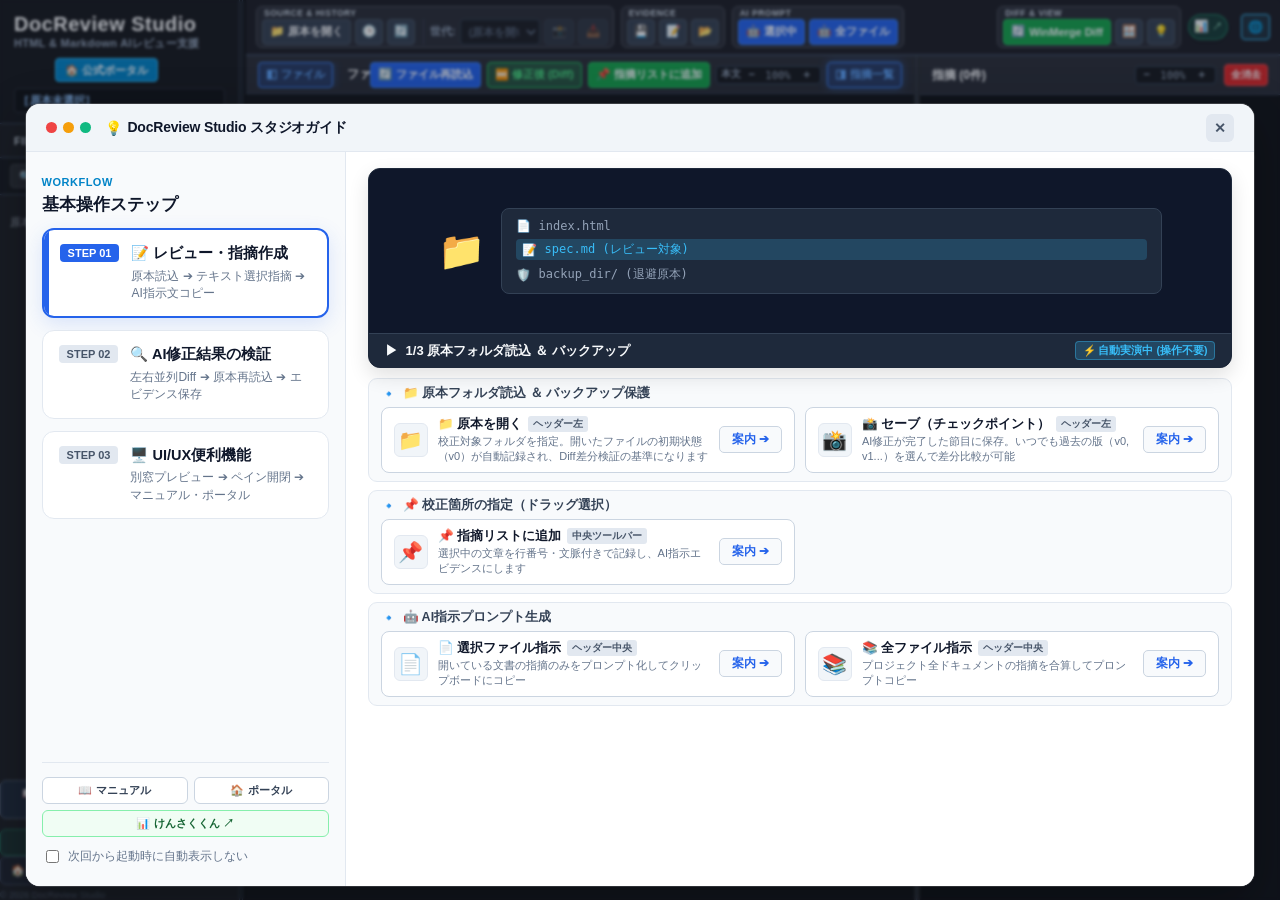
==== commit 0026082d: "fix(js): isInlineDiffModeの宣言位置を先頭グローバル変数部へ移動し初期化前エラー(TDZ)を解消" ====
--- a/index.html
+++ b/index.html
@@ -2094,6 +2094,7 @@
     let detachedBackupWin = null;
 
     let isDiffMode = false;
+    let isInlineDiffMode = true; // デフォルトは最新の修正後(Diff)を表示
     let isFilesVisible = true;
     let isLogsVisible = true;
 
@@ -4789,8 +4790,6 @@
       await renderCurrentView();
     }
 
-    let isInlineDiffMode = true; // デフォルトは最新の修正後(Diff)を表示
-
     function updateDiffToggleButtonUI() {
       const btn = document.getElementById('toggleInlineDiffBtn');
       if (!btn) return;
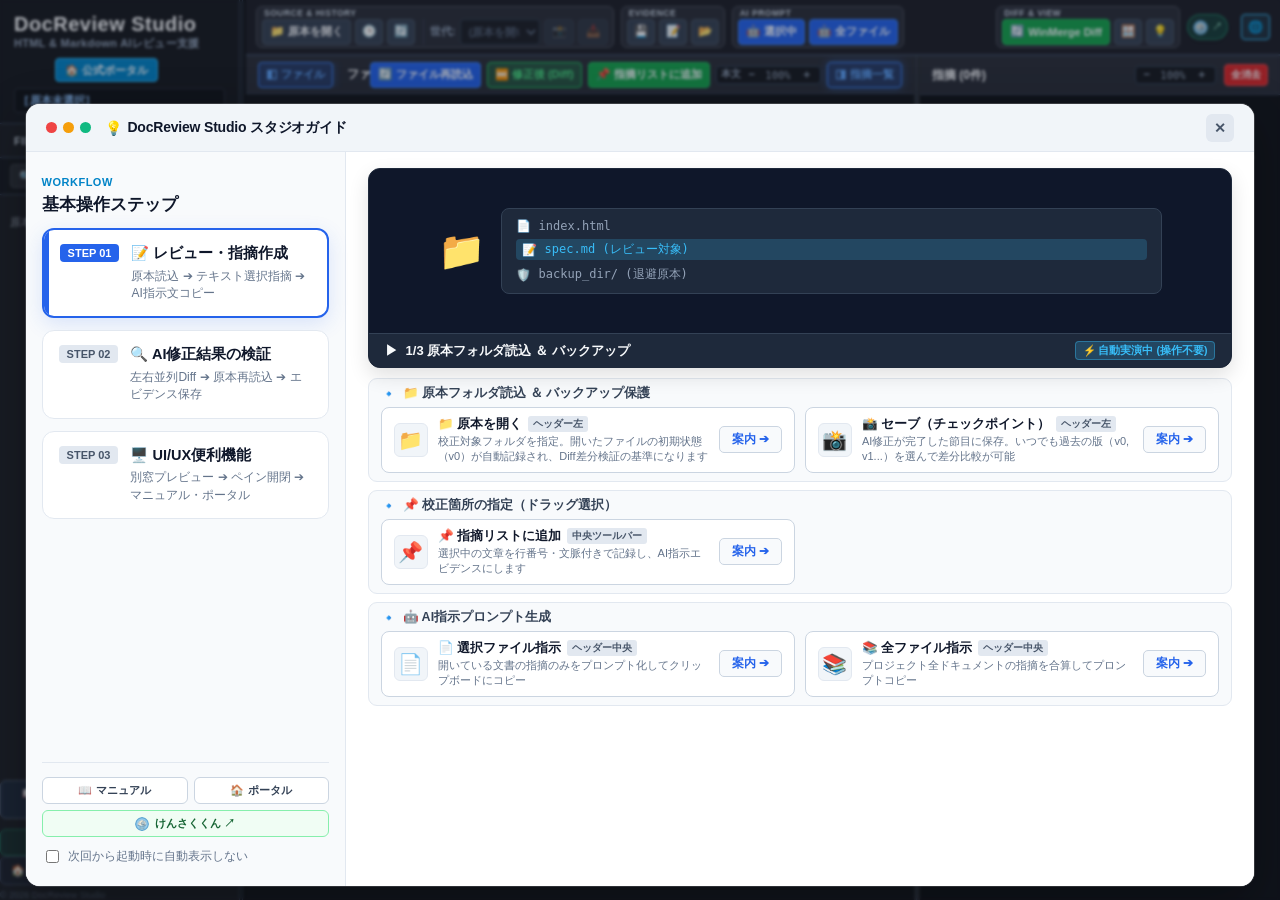
==== commit 513b43b3: "feat(branding): けんさくくんの公式ロゴ画像(favicon.png)を統合し、ヘッダー・サイドバー・ガイド・プロモのリンクロゴを更新" ====
--- a/index.html
+++ b/index.html
@@ -1424,8 +1424,26 @@
       box-shadow: 0 2px 8px rgba(16, 185, 129, 0.25);
     }
     .btn-kensaku-badge .badge-icon {
-      font-size: 11.5px;
+      display: inline-flex;
+      align-items: center;
+      justify-content: center;
       line-height: 1;
+    }
+    .badge-icon-img {
+      width: 15px;
+      height: 15px;
+      border-radius: 50%;
+      object-fit: contain;
+      vertical-align: middle;
+      display: block;
+    }
+    .kensaku-link-img {
+      width: 15px;
+      height: 15px;
+      border-radius: 50%;
+      object-fit: contain;
+      vertical-align: -2px;
+      margin-right: 4px;
     }
     .btn-kensaku-badge .badge-arrow {
       font-size: 10px;
@@ -1701,7 +1719,7 @@
         </a>
       </div>
       <a href="https://tossy-apps.github.io/kensaku-kun/" target="_blank" rel="noopener noreferrer" class="kensaku-link-box" id="sidebarKensakuLink" title="大量の神Excel・方眼紙仕様書を爆速インメモリ検索するWindows専用ツール「けんさくくん」（30日無料試用版あり）">
-        📊 けんさくくん (Excel検索) ↗
+        <img src="kensaku-favicon.png" alt="けんさくくん" class="kensaku-link-img"> けんさくくん (Excel検索) ↗
       </a>
       <a href="https://tossy-apps.github.io/" target="_blank" rel="noopener noreferrer" class="portal-link-box" title="tossy-apps 公式ポータルへ戻る">
         🏠 tossy-apps 公式ポータル
@@ -1797,7 +1815,7 @@
       <a href="https://tossy-apps.github.io/kensaku-kun/" target="_blank" rel="noopener noreferrer"
         class="btn-kensaku-badge"
         title="大量の神Excel・方眼紙仕様書を爆速インメモリ検索するWindows専用ツール「けんさくくん」（30日無料試用版あり）">
-        <span class="badge-icon">📊</span>
+        <span class="badge-icon"><img src="kensaku-favicon.png" alt="けんさくくん" class="badge-icon-img"></span>
         <span class="badge-text"><span class="badge-prefix" id="kensakuBadgePrefix">Excel検索: </span>けんさくくん</span>
         <span class="badge-arrow">↗</span>
       </a>
@@ -1882,14 +1900,14 @@
           <div class="partner-promo-card">
             <div class="partner-promo-header">
               <span class="partner-promo-badge" id="promoBadge">tossy-apps 関連プロダクト</span>
-              <div class="partner-promo-title" id="promoTitle">📊 仕様書がExcelでお困りの現場には</div>
+              <div class="partner-promo-title" id="promoTitle"><img src="kensaku-favicon.png" alt="けんさくくん" style="width: 18px; height: 18px; border-radius: 50%; vertical-align: -3px; margin-right: 4px;"> 仕様書がExcelでお困りの現場には</div>
             </div>
             <div class="partner-promo-desc" id="promoDesc">
               数百〜数千の神Excel・方眼紙仕様書から目的のセルを爆速インメモリ全文検索。完全オフライン動作・コード署名済みのWindows専用ツール『けんさくくん』もご利用いただけます。
             </div>
             <div class="partner-promo-footer">
               <a href="https://tossy-apps.github.io/kensaku-kun/" target="_blank" rel="noopener noreferrer" class="btn-partner-promo" id="promoBtn" title="神Excel高速検索ツール「けんさくくん」公式サイトへ (別タブ)">
-                けんさくくん 公式サイトを見る ↗
+                <img src="kensaku-favicon.png" alt="けんさくくん" style="width: 14px; height: 14px; border-radius: 50%; vertical-align: -2px; margin-right: 4px;"> けんさくくん 公式サイトを見る ↗
               </a>
               <span class="partner-promo-note" id="promoNote">※ 30日無料試用版・PCローカル完結</span>
             </div>
@@ -2027,8 +2045,8 @@
           <span style="font-size: 11px; color: #a7f3d0;">
             📊 <strong>Excel仕様書の検索でお困りですか？</strong> 神Excelを爆速インメモリ検索
           </span>
-          <a href="https://tossy-apps.github.io/kensaku-kun/" target="_blank" rel="noopener noreferrer" style="font-size: 11px; color: #34d399; font-weight: 700; text-decoration: none; white-space: nowrap; margin-left: 8px;" title="Excel高速横断検索ツール「けんさくくん」（30日無料試用版あり）">
-            けんさくくん ↗
+          <a href="https://tossy-apps.github.io/kensaku-kun/" target="_blank" rel="noopener noreferrer" style="font-size: 11px; color: #34d399; font-weight: 700; text-decoration: none; white-space: nowrap; margin-left: 8px; display: inline-flex; align-items: center; gap: 4px;" title="Excel高速横断検索ツール「けんさくくん」（30日無料試用版あり）">
+            <img src="kensaku-favicon.png" alt="けんさくくん" style="width: 14px; height: 14px; border-radius: 50%; vertical-align: middle;"> けんさくくん ↗
           </a>
         </div>
       </div>
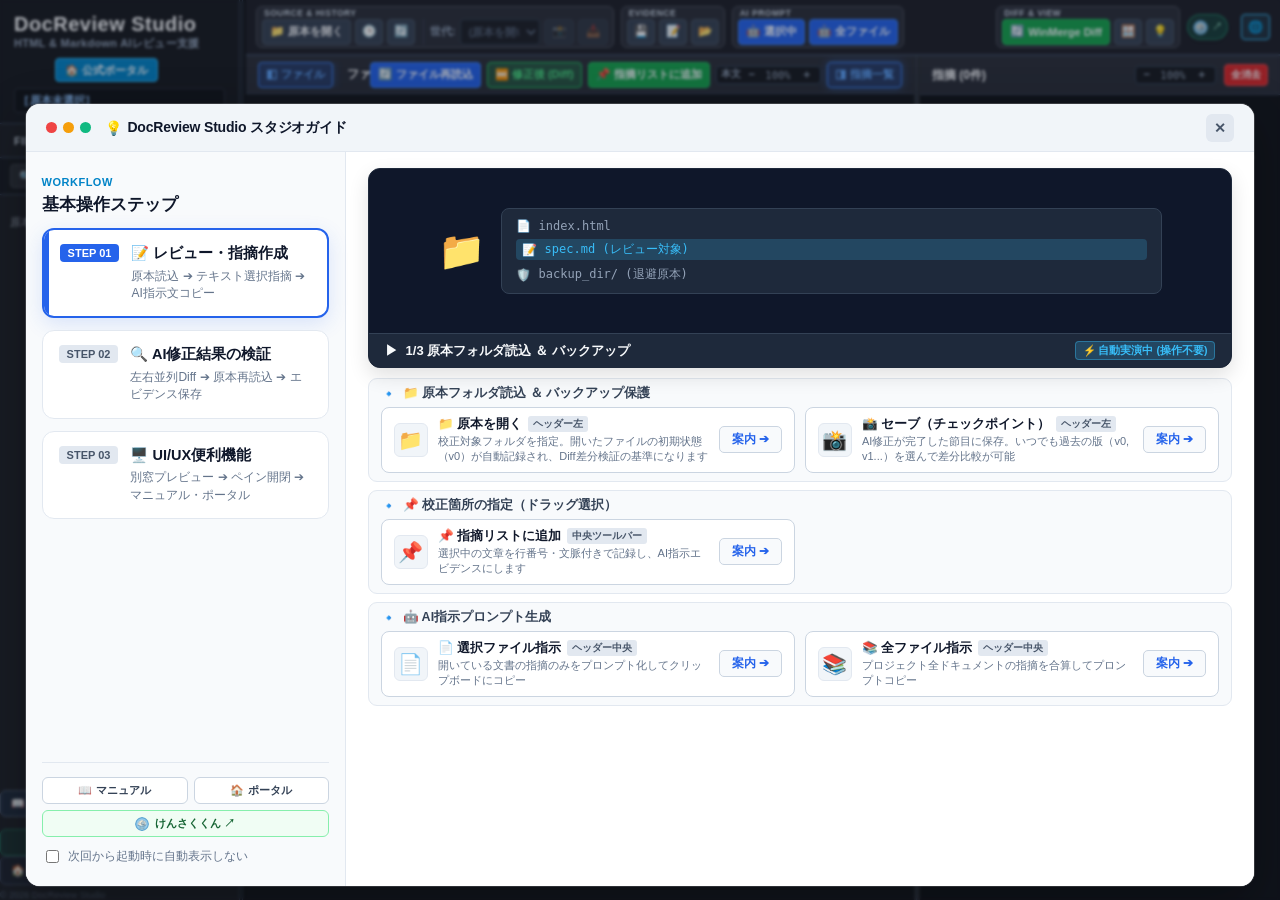
==== commit afd04752: "feat(export&ui): 言語切替の一本化(マニュアル等動的連動)およびエクスポート(MD/JSON)へのAI修正ルールプロンプト統合" ====
--- a/index.html
+++ b/index.html
@@ -1710,19 +1710,14 @@
     <ul class="file-tree" id="fileTree">
       <li style="color: #9ca3af; cursor: default;">原本フォルダを開いてください</li>
     </ul>
-      <div style="display: flex; gap: 4px; margin-bottom: 4px;">
-        <a href="./manual.html" target="_blank" rel="noopener noreferrer" class="manual-link-box" id="sidebarManualLink" title="詳細な使い方マニュアルを開く (日本語 / 別タブ)" style="flex: 1; text-align: center; margin-bottom: 0;">
-          📖 マニュアル (JA)
-        </a>
-        <a href="./manual.en.html" target="_blank" rel="noopener noreferrer" class="manual-link-box" id="sidebarManualEnLink" title="Open Detailed User Manual in English (New Tab)" style="flex: 1; text-align: center; margin-bottom: 0;">
-          🌐 Manual (EN)
-        </a>
-      </div>
+      <a href="./manual.html" target="_blank" rel="noopener noreferrer" class="manual-link-box" id="sidebarManualLink" title="詳細な使い方マニュアルを開く (日本語 / 別タブ)">
+        📖 詳細マニュアル ↗
+      </a>
       <a href="https://tossy-apps.github.io/kensaku-kun/" target="_blank" rel="noopener noreferrer" class="kensaku-link-box" id="sidebarKensakuLink" title="大量の神Excel・方眼紙仕様書を爆速インメモリ検索するWindows専用ツール「けんさくくん」（30日無料試用版あり）">
-        <img src="kensaku-favicon.png" alt="けんさくくん" class="kensaku-link-img"> けんさくくん (Excel検索) ↗
+        <img src="kensaku-favicon.png" alt="けんさくくん" class="kensaku-link-img"> <span id="sidebarKensakuText">けんさくくん (Excel検索) ↗</span>
       </a>
-      <a href="https://tossy-apps.github.io/" target="_blank" rel="noopener noreferrer" class="portal-link-box" title="tossy-apps 公式ポータルへ戻る">
-        🏠 tossy-apps 公式ポータル
+      <a href="https://tossy-apps.github.io/" target="_blank" rel="noopener noreferrer" class="portal-link-box" id="sidebarPortalLink" title="tossy-apps 公式ポータルへ戻る">
+        <span id="sidebarPortalText">🏠 tossy-apps 公式ポータル</span>
       </a>
       <div style="margin-top: 5px; font-size: 9px; color: #4b5563;">&copy; 2026 DocReview Studio</div>
     </div>
@@ -2216,7 +2211,14 @@
         noIssuesAlert: "指摘が登録されていません。",
         copyPromptSuccess: "件のAI指示プロンプトをクリップボードにコピーしました！",
         langSwitchBtn: "🌐 EN",
-        langSwitchTitle: "Switch UI to English"
+        langSwitchTitle: "Switch UI to English",
+        manualLinkText: "📖 詳細マニュアル ↗",
+        manualLinkHref: "./manual.html",
+        manualLinkTitle: "詳細な使い方マニュアルを開く (日本語 / 別タブ)",
+        sidebarKensakuText: "けんさくくん (Excel検索) ↗",
+        sidebarKensakuTitle: "大量の神Excel・方眼紙仕様書を爆速インメモリ検索するWindows専用ツール「けんさくくん」（30日無料試用版あり）",
+        sidebarPortalText: "🏠 tossy-apps 公式ポータル",
+        sidebarPortalTitle: "tossy-apps 公式ポータルへ戻る"
       },
       en: {
         openDirBtn: "📁 Open",
@@ -2297,7 +2299,14 @@
         noIssuesAlert: "No feedback items logged.",
         copyPromptSuccess: "prompt(s) copied to clipboard!",
         langSwitchBtn: "🇯🇵 日本語",
-        langSwitchTitle: "UIを日本語に切り替え"
+        langSwitchTitle: "UIを日本語に切り替え",
+        manualLinkText: "📖 User Manual ↗",
+        manualLinkHref: "./manual.en.html",
+        manualLinkTitle: "Open Detailed User Manual in English (New Tab)",
+        sidebarKensakuText: "Kensaku-kun (Excel Search) ↗",
+        sidebarKensakuTitle: "Fast in-memory full-text search for thousands of Excel specifications (30-day free trial)",
+        sidebarPortalText: "🏠 tossy-apps Portal",
+        sidebarPortalTitle: "Return to tossy-apps Official Portal"
       }
     };
 
@@ -2349,6 +2358,22 @@
       if (filterInput) filterInput.placeholder = t.fileSearchPlaceholder;
       const filterClear = document.getElementById('fileFilterClearBtn');
       if (filterClear) filterClear.title = t.fileSearchClearTitle;
+
+      // 左下フッターリンク
+      const mLink = document.getElementById('sidebarManualLink');
+      if (mLink) {
+        mLink.href = t.manualLinkHref;
+        mLink.innerHTML = t.manualLinkText;
+        mLink.title = t.manualLinkTitle;
+      }
+      const kText = document.getElementById('sidebarKensakuText');
+      if (kText) kText.innerText = t.sidebarKensakuText;
+      const kLink = document.getElementById('sidebarKensakuLink');
+      if (kLink) kLink.title = t.sidebarKensakuTitle;
+      const pText = document.getElementById('sidebarPortalText');
+      if (pText) pText.innerText = t.sidebarPortalText;
+      const pLink = document.getElementById('sidebarPortalLink');
+      if (pLink) pLink.title = t.sidebarPortalTitle;
 
       // 中央ツールバー
       setBtn('toggleFilesBtn', t.toggleFilesBtn, t.toggleFilesTitle);
@@ -2393,6 +2418,11 @@
       renderLogs(false);
       renderFileTree();
       renderGenerationSelect();
+
+      // ガイド内の言語連動
+      if (window.OnboardingGuide && typeof window.OnboardingGuide.updateLanguage === 'function') {
+        window.OnboardingGuide.updateLanguage();
+      }
     }
 
     const TYPES = ["修正", "追加", "削除", "質問", "検討中"];
@@ -5913,9 +5943,34 @@
     }
 
     function exportAsJson() {
-      if (reviewLogs.length === 0) { alert("エクスポートする指摘がありません。"); return; }
+      const isEn = currentLang === 'en';
+      if (reviewLogs.length === 0) {
+        alert(isEn ? "No feedback items to export." : "エクスポートする指摘がありません。");
+        return;
+      }
+      const rules = isEn ? [
+        "1. Single File Scope: Do not execute web searches or search/grep other files in the project.",
+        "2. Ignore External Links: Do not validate or alter external URL links (hrefs). Strictly perform simple text replacement on the target strings.",
+        "3. Verify Before Cross-Referencing: If referencing other files is deemed essential, do not proceed autonomously; explicitly verify with the user first.",
+        "4. Preserve Markup & Identifiers: Keep existing HTML tags, attributes, class names, code blocks, and English code identifiers intact. Do not alter surrounding text unless instructed."
+      ] : [
+        "1. 完全単一ファイル完結: 外部Web検索や他ファイルの走査・grepは一切行わないこと。",
+        "2. リンク先・外部構造の不問: HTML内のリンク先（href等）や参照先の存在・整合性は一切意識・検証せず、対象テキストのみをシンプルに検索・置換すること。",
+        "3. 他ファイル参照時の事前確認: もし他ファイルの参照や大掛かりな整合性確認がどうしても必要だと判断される場合は、勝手に調べ始めず、修正前に「どこを何のために参照する必要があるか」をユーザーに確認すること。",
+        "4. 構造・識別子の保護: 既存のHTMLタグ、属性値、クラス名、およびコード・メソッド等の英語識別子は維持し、指示のない前後の文言は変更しないこと。"
+      ];
+
       const data = {
-        meta: { project: workDirHandle ? workDirHandle.name : "doc_review", exportDate: new Date().toISOString(), totalIssues: reviewLogs.length },
+        meta: {
+          project: workDirHandle ? workDirHandle.name : "doc_review",
+          exportDate: new Date().toISOString(),
+          language: currentLang,
+          totalIssues: reviewLogs.length,
+          executionRules: rules
+        },
+        systemPrompt: isEn
+          ? "You are an automated document editing assistant. Please directly apply the feedback revisions in 'logs' to the specified target files in place, strictly following the guidelines in 'meta.executionRules'."
+          : "ドキュメント修正アシスタントです。meta.executionRules の厳守ルールに従い、logs に記録された各指摘を対象ファイルに直接反映してください。",
         logs: reviewLogs
       };
       const blob = new Blob([JSON.stringify(data, null, 2)], { type: 'application/json' });
@@ -5923,17 +5978,79 @@
     }
 
     function exportAsMarkdown() {
-      if (reviewLogs.length === 0) { alert("エクスポートする指摘がありません。"); return; }
-      let md = `# ドキュメントレビュー記録エビデンス\n\n`;
-      md += `- **対象フォルダ**: ${workDirHandle ? workDirHandle.name : "doc_review"}\n- **出力日時**: ${new Date().toLocaleString()}\n- **指摘件数**: ${reviewLogs.length}件\n\n`;
-      md += `| # | ファイル | 概算行 | 区分 | 対象テキスト | 指示内容 |\n|---|---|---|---|---|---|\n`;
-
-      reviewLogs.forEach((item, idx) => {
-        const line = item.line ? `L.${item.line}` : '-';
-        const targetClean = (item.target || '').replace(/[\r\n]+/g, ' ').replace(/\|/g, '\\|');
-        const instClean = (item.instruction || '（未入力）').replace(/[\r\n]+/g, '<br>').replace(/\|/g, '\\|');
-        md += `| ${idx + 1} | ${item.file} | ${line} | ${item.type} | ${targetClean} | ${instClean} |\n`;
-      });
+      const isEn = currentLang === 'en';
+      if (reviewLogs.length === 0) {
+        alert(isEn ? "No feedback items to export." : "エクスポートする指摘がありません。");
+        return;
+      }
+      let md = "";
+      if (isEn) {
+        md += `# Document Review Evidence & AI Revision Instructions\n\n`;
+        md += `- **Workspace**: ${workDirHandle ? workDirHandle.name : "doc_review"}\n`;
+        md += `- **Export Date**: ${new Date().toLocaleString()}\n`;
+        md += `- **Total Issues**: ${reviewLogs.length}\n\n`;
+        md += `## 🤖 AI Revision Guidelines (Strict Execution Rules)\n`;
+        md += `Please directly edit the specified files to apply the revisions listed below.\n\n`;
+        md += `1. **Single File Scope**: Do not execute web searches or search/grep other files in the project.\n`;
+        md += `2. **Ignore External Links**: Do not validate or alter external URL links (hrefs). Strictly perform simple text replacement on the target strings.\n`;
+        md += `3. **Verify Before Cross-Referencing**: If referencing other files is deemed essential, do not proceed autonomously; explicitly verify with the user first.\n`;
+        md += `4. **Preserve Markup & Identifiers**: Keep existing HTML tags, attributes, class names, code blocks, and English code identifiers intact. Do not alter surrounding text unless instructed.\n\n`;
+        md += `---\n\n`;
+        md += `## 📋 Feedback Summary Table\n\n`;
+        md += `| # | File | Line | Type | Target Text | Instruction |\n|---|---|---|---|---|---|\n`;
+
+        const typeEnMap = { "修正": "Fix", "追加": "Add", "削除": "Delete", "質問": "Question", "検討中": "Pending" };
+
+        reviewLogs.forEach((item, idx) => {
+          const line = item.line ? `L.${item.line}` : '-';
+          const targetClean = (item.target || '').replace(/[\r\n]+/g, ' ').replace(/\|/g, '\\|');
+          const instClean = (item.instruction || '(No instruction)').replace(/[\r\n]+/g, '<br>').replace(/\|/g, '\\|');
+          md += `| ${idx + 1} | ${item.file} | ${line} | ${typeEnMap[item.type] || item.type} | ${targetClean} | ${instClean} |\n`;
+        });
+
+        md += `\n---\n\n`;
+        md += `## 📝 Detailed Revision Instructions\n\n`;
+        reviewLogs.forEach((item, idx) => {
+          md += `### [Item #${idx + 1}] 【${typeEnMap[item.type] || item.type}】 ${item.file} ${item.line ? `(~L.${item.line})` : ''}\n\n`;
+          md += `- **Target File**: \`${item.file}\`\n`;
+          if (item.line) md += `- **Approx Line**: L.${item.line}\n`;
+          md += `- **Target Text**:\n\`\`\`text\n${item.target || ''}\n\`\`\`\n`;
+          if (item.context) md += `- **Surrounding Context**:\n\`\`\`text\n${item.context}\n\`\`\`\n`;
+          md += `- **Instruction**:\n${item.instruction ? item.instruction.trim() : '(No instruction entered)'}\n\n`;
+        });
+      } else {
+        md += `# ドキュメントレビュー記録エビデンス（AI修正指示書）\n\n`;
+        md += `- **対象フォルダ**: ${workDirHandle ? workDirHandle.name : "doc_review"}\n`;
+        md += `- **出力日時**: ${new Date().toLocaleString()}\n`;
+        md += `- **指摘件数**: ${reviewLogs.length}件\n\n`;
+        md += `## 🤖 AI修正指示ガイドライン（厳守ルール）\n`;
+        md += `以下の指定箇所について、対象ファイルのみを直接編集して指摘内容を反映してください。\n\n`;
+        md += `1. **完全単一ファイル完結**: 外部Web検索や他ファイルの走査・grepは一切行わないこと。\n`;
+        md += `2. **リンク先・外部構造の不問**: HTML内のリンク先（href等）や参照先の存在・整合性は一切意識・検証せず、対象テキストのみをシンプルに検索・置換すること。\n`;
+        md += `3. **他ファイル参照時の事前確認**: もし他ファイルの参照や大掛かりな整合性確認がどうしても必要だと判断される場合は、勝手に調べ始めず、修正前に「どこを何のために参照する必要があるか」をユーザーに確認すること。\n`;
+        md += `4. **構造・識別子の保護**: 既存のHTMLタグ、属性値、クラス名、およびコード・メソッド等の英語識別子は維持し、指示のない前後の文言は変更しないこと。\n\n`;
+        md += `---\n\n`;
+        md += `## 📋 指摘一覧（サマリー表）\n\n`;
+        md += `| # | ファイル | 概算行 | 区分 | 対象テキスト | 指示内容 |\n|---|---|---|---|---|---|\n`;
+
+        reviewLogs.forEach((item, idx) => {
+          const line = item.line ? `L.${item.line}` : '-';
+          const targetClean = (item.target || '').replace(/[\r\n]+/g, ' ').replace(/\|/g, '\\|');
+          const instClean = (item.instruction || '（未入力）').replace(/[\r\n]+/g, '<br>').replace(/\|/g, '\\|');
+          md += `| ${idx + 1} | ${item.file} | ${line} | ${item.type} | ${targetClean} | ${instClean} |\n`;
+        });
+
+        md += `\n---\n\n`;
+        md += `## 📝 詳細修正指示（個別）\n\n`;
+        reviewLogs.forEach((item, idx) => {
+          md += `### [指摘 #${idx + 1}] 【${item.type}】 ${item.file} ${item.line ? `(L.${item.line}付近)` : ''}\n\n`;
+          md += `- **対象ファイル**: \`${item.file}\`\n`;
+          if (item.line) md += `- **概算行**: L.${item.line}\n`;
+          md += `- **対象テキスト**:\n\`\`\`text\n${item.target || ''}\n\`\`\`\n`;
+          if (item.context) md += `- **周辺文脈**:\n\`\`\`text\n${item.context}\n\`\`\`\n`;
+          md += `- **指示内容**:\n${item.instruction ? item.instruction.trim() : '（指示未入力）'}\n\n`;
+        });
+      }
 
       const blob = new Blob([md], { type: 'text/markdown;charset=utf-8' });
       triggerDownload(blob, `review_report_${getTimestampStr()}.md`);
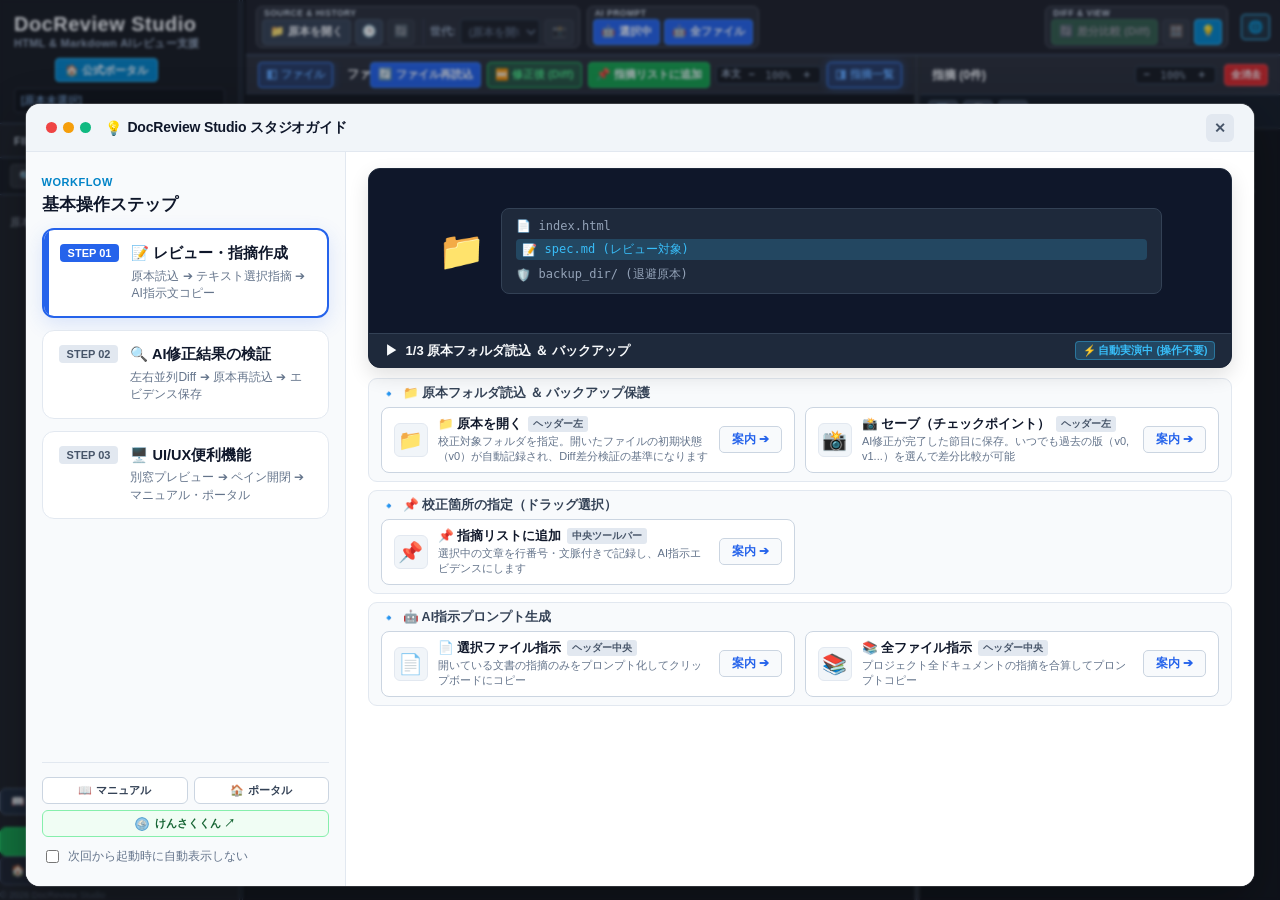
==== commit 12e98ed0: "UI改善: ヘッダー構成最適化、指摘完了トグル、履歴・原本のPCフルパス可視化、Diff表記調整" ====
--- a/index.html
+++ b/index.html
@@ -145,15 +145,32 @@
     .folder-status-box {
       font-size: 11px;
       color: #93c5fd;
-      font-weight: bold;
-      font-family: monospace;
       background: #111214;
       border: 1px solid #2b2d35;
       border-radius: 4px;
-      padding: 4px 8px;
+      padding: 4px 6px;
       overflow: hidden;
-      text-overflow: ellipsis;
-      white-space: nowrap;
+      cursor: pointer;
+      transition: border-color 0.15s, background 0.15s;
+    }
+    .folder-status-box:hover {
+      border-color: #3b82f6;
+      background: #161a22;
+    }
+    .folder-btn-micro {
+      background: #1e293b;
+      border: 1px solid #334155;
+      color: #94a3b8;
+      border-radius: 3px;
+      cursor: pointer;
+      font-size: 10px;
+      padding: 1px 4px;
+      line-height: 1.2;
+      transition: background 0.15s, color 0.15s;
+    }
+    .folder-btn-micro:hover {
+      background: #334155;
+      color: #f8fafc;
     }
 
     .action-group {
@@ -1332,14 +1349,58 @@
       color: #fbbf24;
       border: 1px solid rgba(245, 158, 11, 0.3);
     }
-    .recent-path {
-      color: #64748b;
+    .recent-path-bar {
+      display: flex;
+      align-items: center;
+      gap: 6px;
+      background: #101114;
+      border: 1px solid #282b33;
+      border-radius: 4px;
+      padding: 3px 8px;
+      margin: 2px 0 4px 0;
+      font-size: 11px;
+      cursor: pointer;
+      transition: all 0.15s ease;
+    }
+    .recent-path-bar:hover {
+      border-color: #3b82f6;
+      background: #141720;
+    }
+    .recent-path-val {
       font-family: monospace;
-      font-size: 10px;
-      max-width: 160px;
+      color: #60a5fa;
+      font-weight: 600;
       overflow: hidden;
       text-overflow: ellipsis;
       white-space: nowrap;
+      flex: 1;
+      font-size: 11px;
+    }
+    .recent-path-val.unregistered {
+      color: #f59e0b;
+      font-weight: normal;
+      font-style: italic;
+    }
+    .recent-path-actions {
+      display: inline-flex;
+      gap: 4px;
+      flex-shrink: 0;
+    }
+    .recent-path-btn {
+      background: #1e293b;
+      border: 1px solid #334155;
+      color: #94a3b8;
+      border-radius: 3px;
+      cursor: pointer;
+      font-size: 10px;
+      padding: 1px 6px;
+      line-height: 1.3;
+      transition: all 0.15s;
+    }
+    .recent-path-btn:hover {
+      background: #334155;
+      color: #f8fafc;
+      border-color: #64748b;
     }
     .recent-item-actions {
       display: flex;
@@ -1530,27 +1591,126 @@
       color: #64748b;
     }
 
-    /* サイドバー下部: けんさくくんリンクボックス */
+    /* サイドバー下部: けんさくくんリンクボックス (差分比較と同じ緑パターン背景) */
     .kensaku-link-box {
       display: flex;
       align-items: center;
       justify-content: center;
       gap: 6px;
-      background: rgba(16, 185, 129, 0.1);
-      color: #6ee7b7;
-      border: 1px solid rgba(52, 211, 153, 0.3);
+      background: #16a34a;
+      color: #ffffff;
+      border: 1px solid #22c55e;
       border-radius: 6px;
-      padding: 5px 8px;
+      padding: 6px 10px;
       font-size: 11px;
       font-weight: 700;
       text-decoration: none;
       transition: all 0.15s ease;
       margin-top: 6px;
+      box-shadow: 0 1px 3px rgba(0, 0, 0, 0.3);
     }
     .kensaku-link-box:hover {
-      background: rgba(16, 185, 129, 0.22);
-      border-color: #34d399;
+      background: #15803d;
+      border-color: #4ade80;
       color: #ffffff;
+      box-shadow: 0 2px 6px rgba(22, 163, 74, 0.4);
+    }
+
+    /* ヘッダー: スタジオガイドボタン (水色系) */
+    .btn-guide-sky {
+      background: #0284c7 !important;
+      color: #ffffff !important;
+      border: 1px solid #38bdf8 !important;
+      box-shadow: 0 1px 3px rgba(0, 0, 0, 0.3);
+      font-weight: 800 !important;
+    }
+    .btn-guide-sky:hover {
+      background: #0369a1 !important;
+      border-color: #7dd3fc !important;
+      color: #ffffff !important;
+      box-shadow: 0 2px 6px rgba(14, 165, 233, 0.4);
+    }
+
+    /* 指摘完了ボタン (未対応時は押したいので水色背景、対応済は目立たない黒背景) */
+    .btn-done {
+      background: #0284c7;
+      color: #ffffff;
+      border: 1px solid #38bdf8;
+      padding: 2px 8px;
+      font-size: 10.5px;
+      font-weight: 700;
+      border-radius: 4px;
+      cursor: pointer;
+      display: inline-flex;
+      align-items: center;
+      gap: 3px;
+      height: 22px;
+      transition: all 0.15s ease;
+      box-shadow: 0 1px 3px rgba(0, 0, 0, 0.3);
+    }
+    .btn-done:hover {
+      background: #0369a1;
+      border-color: #7dd3fc;
+      color: #ffffff;
+      box-shadow: 0 2px 6px rgba(14, 165, 233, 0.4);
+    }
+    .btn-done.completed {
+      background: #111827 !important;
+      color: #64748b !important;
+      border: 1px solid #374151 !important;
+      font-weight: 600;
+      box-shadow: none !important;
+    }
+    .btn-done.completed:hover {
+      background: #1f2937 !important;
+      color: #94a3b8 !important;
+      border-color: #4b5563 !important;
+    }
+    .card.completed {
+      opacity: 0.65;
+      background: #0d1612 !important;
+      border-color: #1b472e !important;
+    }
+    .card.completed .target-box {
+      text-decoration: line-through;
+      color: #6ee7b7 !important;
+    }
+    .card.completed .inst-text {
+      color: #94a3b8 !important;
+    }
+
+    /* ソフト非活性ボタンスタイル (クリック可能で案内トーストを出す) */
+    .btn-soft-disabled {
+      opacity: 0.45 !important;
+      cursor: not-allowed !important;
+      filter: grayscale(40%);
+    }
+
+    /* スタジオトースト通知 */
+    .studio-toast {
+      position: fixed;
+      top: 50px;
+      left: 50%;
+      transform: translateX(-50%) translateY(-10px);
+      background: #1e293b;
+      color: #f8fafc;
+      border: 1px solid #38bdf8;
+      box-shadow: 0 8px 24px rgba(0, 0, 0, 0.6), 0 0 12px rgba(56, 189, 248, 0.3);
+      padding: 8px 18px;
+      border-radius: 6px;
+      font-size: 12.5px;
+      font-weight: 700;
+      z-index: 999999;
+      opacity: 0;
+      transition: all 0.25s cubic-bezier(0.16, 1, 0.3, 1);
+      pointer-events: none;
+      display: flex;
+      align-items: center;
+      gap: 8px;
+    }
+    .studio-toast.show {
+      transform: translateX(-50%) translateY(0);
+      opacity: 1;
     }
 
     /* 空状態プレースホルダーのスクロール調整 */
@@ -1591,7 +1751,6 @@
       #exportMdBtn .btn-text,
       #importJsonBtn .btn-text,
       #createSnapshotBtn .btn-text,
-      #exportGenerationBtn .btn-text,
       #openDetachedModifiedBtn .btn-text,
       #openDetachedBackupBtn .btn-text,
       #showGuideBtn .btn-text {
@@ -1601,7 +1760,6 @@
       #exportMdBtn,
       #importJsonBtn,
       #createSnapshotBtn,
-      #exportGenerationBtn,
       #openDetachedModifiedBtn,
       #openDetachedBackupBtn,
       #showGuideBtn {
@@ -1750,49 +1908,29 @@
             <button class="btn" id="createSnapshotBtn" title="現在の修正状態を新しい版（チェックポイント）として保存" style="padding: 2px 7px; font-size: 11px;" disabled>
               <span class="btn-icon">📸</span><span class="btn-text">セーブ</span>
             </button>
-            <button class="btn" id="exportGenerationBtn" title="選択中の世代ファイルを安全に別名保存（原本は上書きしません）" style="padding: 2px 7px; font-size: 11px;" disabled>
-              <span class="btn-icon">📥</span><span class="btn-text">別名保存</span>
-            </button>
           </div>
         </div>
       </div>
 
-      <!-- グループ2: レビューエビデンス -->
-      <div class="action-group">
-        <div class="group-label">Evidence</div>
-        <div class="group-buttons">
-          <button class="btn" id="exportJsonBtn" title="指摘データをJSON保存">
-            <span class="btn-icon">💾</span><span class="btn-text">JSON</span>
-          </button>
-          <button class="btn" id="exportMdBtn" title="指摘データをMarkdown表保存">
-            <span class="btn-icon">📝</span><span class="btn-text">MD表</span>
-          </button>
-          <button class="btn" id="importJsonBtn" title="過去の指摘JSONを復元">
-            <span class="btn-icon">📂</span><span class="btn-text">読込</span>
-          </button>
-          <input type="file" id="importJsonInput" accept=".json" style="display: none;">
-        </div>
-      </div>
-
-      <!-- グループ3: AIプロンプト生成 -->
+      <!-- グループ2: AIプロンプト生成 -->
       <div class="action-group">
         <div class="group-label">AI Prompt</div>
         <div class="group-buttons">
-          <button class="btn btn-accent" id="copyCurrentBtn" title="選択中ファイルの指摘のみコピー">
+          <button class="btn btn-accent" id="copyCurrentBtn" title="選択中ファイルの未完了指摘のみコピー">
             <span class="btn-icon">🤖</span><span class="btn-text">選択中</span>
           </button>
-          <button class="btn btn-accent" id="copyAllBtn" title="全ファイルの指摘を合算コピー">
+          <button class="btn btn-accent" id="copyAllBtn" title="全ファイルの未完了指摘を合算コピー">
             <span class="btn-icon">🤖</span><span class="btn-text">全ファイル</span>
           </button>
         </div>
       </div>
 
-      <!-- グループ4: 差分比較・別窓・ガイド -->
+      <!-- グループ3: 差分比較・別窓・ガイド -->
       <div class="action-group" style="margin-left: auto;">
         <div class="group-label">Diff & View</div>
         <div class="group-buttons">
-          <button class="btn btn-success" id="toggleDiffBtn" title="原本と並列退避フォルダを2画面ブロック差分検証 (WinMerge風)">
-            <span class="btn-icon">🔄</span><span class="btn-text">WinMerge Diff</span>
+          <button class="btn btn-success" id="toggleDiffBtn" title="修正前(退避)と修正後(原本)を2画面に並べて差分比較を開始 (Alt+D / Option+D)">
+            <span class="btn-icon">🔄</span><span class="btn-text">差分比較 (Diff)</span>
           </button>
           <button class="btn" id="openDetachedModifiedBtn" title="原本（修正後作業中）を独立別ウィンドウで開く" style="padding: 2px 6px; font-size: 11px;">
             <span class="btn-icon">🪟</span><span class="btn-text">原本</span>
@@ -1800,20 +1938,11 @@
           <button class="btn" id="openDetachedBackupBtn" title="退避（修正前原本）を独立別ウィンドウで開く" style="display: none; padding: 2px 6px; font-size: 11px;">
             <span class="btn-icon">🪟</span><span class="btn-text">修正前</span>
           </button>
-          <button class="btn" id="showGuideBtn" title="3ステップの動くスタジオガイドを表示">
-            <span class="btn-icon">💡</span><span class="btn-text">ガイド</span>
+          <button class="btn btn-guide-sky" id="showGuideBtn" title="3ステップの動くスタジオガイドを表示">
+            <span class="btn-icon">💡</span><span class="btn-text">スタジオガイド</span>
           </button>
         </div>
       </div>
-
-      <!-- 姉妹ツール誘導: けんさくくん -->
-      <a href="https://tossy-apps.github.io/kensaku-kun/" target="_blank" rel="noopener noreferrer"
-        class="btn-kensaku-badge"
-        title="大量の神Excel・方眼紙仕様書を爆速インメモリ検索するWindows専用ツール「けんさくくん」（30日無料試用版あり）">
-        <span class="badge-icon"><img src="kensaku-favicon.png" alt="けんさくくん" class="badge-icon-img"></span>
-        <span class="badge-text"><span class="badge-prefix" id="kensakuBadgePrefix">Excel検索: </span>けんさくくん</span>
-        <span class="badge-arrow">↗</span>
-      </a>
 
       <!-- 言語切替トグル (EN / 日本語) -->
       <button class="btn-lang-toggle" id="langToggleBtn" title="Switch Language / 言語切替 (EN / 日本語)">
@@ -1948,6 +2077,18 @@
           </div>
           <button class="btn btn-danger" id="clearLogsBtn">全消去</button>
         </div>
+      </div>
+      <div class="pane-logs-toolbar" style="display: flex; gap: 5px; padding: 5px 8px; background: #161b22; border-bottom: 1px solid #30363d; align-items: center; justify-content: flex-start; flex-wrap: wrap;">
+        <button class="btn btn-xs" id="exportMdBtn" title="指摘一覧をMarkdownレポートとして出力" style="font-size: 11px; padding: 2px 7px; height: 23px;">
+          <span class="btn-icon">📝</span><span class="btn-text">指摘レポート(MD)</span>
+        </button>
+        <button class="btn btn-xs" id="exportJsonBtn" title="指摘データをJSON保存" style="font-size: 11px; padding: 2px 7px; height: 23px;">
+          <span class="btn-icon">💾</span><span class="btn-text">指摘の保存</span>
+        </button>
+        <button class="btn btn-xs" id="importJsonBtn" title="過去の指摘データを読込" style="font-size: 11px; padding: 2px 7px; height: 23px;">
+          <span class="btn-icon">📂</span><span class="btn-text">指摘の読込</span>
+        </button>
+        <input type="file" id="importJsonInput" accept=".json" style="display: none;">
       </div>
       <div class="log-list" id="logList">
         <div class="empty-logs">テキストを選択して画面上部の追記ボタンを押すと、ここに指摘が蓄積されます。</div>
@@ -2143,26 +2284,24 @@
         genDefault: "(原本を開いてください)",
         createSnapshotBtn: "📸 セーブ",
         createSnapshotTitle: "現在の修正状態を新しい版（チェックポイント）として保存",
-        exportGenBtn: "📥 別名保存",
-        exportGenTitle: "選択中の世代ファイルを安全に別名保存（原本は上書きしません）",
-        exportJsonBtn: "💾 JSON",
-        exportJsonTitle: "指摘データをJSON保存",
-        exportMdBtn: "📝 MD表",
-        exportMdTitle: "指摘データをMarkdown表保存",
-        importJsonBtn: "📂 読込",
-        importJsonTitle: "過去の指摘JSONを復元",
+        exportJsonBtn: "💾 指摘の保存",
+        exportJsonTitle: "指摘データをJSONファイルとして保存",
+        exportMdBtn: "📝 指摘レポート(MD)",
+        exportMdTitle: "指摘一覧をMarkdownレポートとして出力",
+        importJsonBtn: "📂 指摘の読込",
+        importJsonTitle: "保存した指摘データ(JSON)を読み込んで復元",
         copyCurrentBtn: "🤖 選択中",
-        copyCurrentTitle: "選択中ファイルの指摘のみコピー",
+        copyCurrentTitle: "選択中ファイルの未完了指摘のみコピー",
         copyAllBtn: "🤖 全ファイル",
-        copyAllTitle: "全ファイルの指摘を合算コピー",
-        toggleDiffBtn: "🔄 WinMerge Diff",
-        toggleDiffBtnTitle: "原本と並列退避フォルダを2画面ブロック差分検証 (WinMerge風)",
-        toggleDiffBtnActive: "✖ 通常モード",
+        copyAllTitle: "全ファイルの未完了指摘を合算コピー",
+        toggleDiffBtn: "🔄 差分比較 (Diff)",
+        toggleDiffBtnTitle: "修正前(退避)と修正後(原本)を2画面に並べて差分比較を開始 (Alt+D / Option+D)",
+        toggleDiffBtnActive: "✖ 差分終了",
         openDetachedModifiedBtn: "🪟 原本",
         openDetachedModifiedTitle: "原本（修正後作業中）を独立別ウィンドウで開く",
         openDetachedBackupBtn: "🪟 修正前",
         openDetachedBackupTitle: "退避（修正前原本）を独立別ウィンドウで開く",
-        showGuideBtn: "💡 ガイド",
+        showGuideBtn: "💡 スタジオガイド",
         showGuideTitle: "3ステップの動くスタジオガイドを表示",
         kensakuPrefix: "Excel検索: ",
         fileSearchPlaceholder: "🔍 ファイル検索 (HTML / MD)...",
@@ -2200,6 +2339,10 @@
         clearLogsBtn: "全消去",
         emptyLogsMsg: "テキストを選択して画面上部の追記ボタンを押すと、ここに指摘が蓄積されます。",
         cardDeleteBtn: "削除",
+        cardDoneBtn: "未対応",
+        cardDoneBtnActive: "✔ 対応済",
+        cardDoneTitle: "クリックで対応済みにする",
+        cardDoneTitleActive: "クリックで未対応に戻す",
         cardLinePrefix: "L.",
         cardLineSuffix: "付近",
         cardEntireTag: "📁 ファイル全体",
@@ -2231,26 +2374,24 @@
         genDefault: "(Open source folder)",
         createSnapshotBtn: "📸 Save",
         createSnapshotTitle: "Save current revisions as a new version checkpoint",
-        exportGenBtn: "📥 Export",
-        exportGenTitle: "Safely export selected snapshot under a new filename",
-        exportJsonBtn: "💾 JSON",
-        exportJsonTitle: "Export feedback evidence as JSON",
-        exportMdBtn: "📝 MD",
-        exportMdTitle: "Export feedback evidence as Markdown table",
-        importJsonBtn: "📂 Import",
-        importJsonTitle: "Import and restore feedback JSON",
+        exportJsonBtn: "💾 Save Data",
+        exportJsonTitle: "Save feedback data as JSON file",
+        exportMdBtn: "📝 Report (MD)",
+        exportMdTitle: "Export feedback evidence as Markdown report",
+        importJsonBtn: "📂 Load Data",
+        importJsonTitle: "Load and restore feedback data from JSON",
         copyCurrentBtn: "🤖 Active",
-        copyCurrentTitle: "Copy prompts for active file only",
+        copyCurrentTitle: "Copy prompts for uncompleted feedback in active file only",
         copyAllBtn: "🤖 All",
-        copyAllTitle: "Copy all feedback prompts across entire project",
-        toggleDiffBtn: "🔄 WinMerge Diff",
-        toggleDiffBtnTitle: "Toggle WinMerge-style synchronized 2-pane visual diff comparison",
+        copyAllTitle: "Copy all uncompleted feedback prompts across entire project",
+        toggleDiffBtn: "🔄 Visual Diff",
+        toggleDiffBtnTitle: "Toggle synchronized 2-pane visual diff comparison (Alt+D / Option+D)",
         toggleDiffBtnActive: "✖ Exit Diff",
         openDetachedModifiedBtn: "🪟 Working",
         openDetachedModifiedTitle: "Open working document in detached external window",
         openDetachedBackupBtn: "🪟 Original",
         openDetachedBackupTitle: "Open baseline original in detached external window",
-        showGuideBtn: "💡 Guide",
+        showGuideBtn: "💡 Studio Guide",
         showGuideTitle: "Open interactive 3-step studio walkthrough",
         kensakuPrefix: "Excel: ",
         fileSearchPlaceholder: "🔍 Filter files (HTML / MD)...",
@@ -2288,6 +2429,10 @@
         clearLogsBtn: "Clear All",
         emptyLogsMsg: "Highlight text in the preview and click \"Add to Feedback\" to log review items here.",
         cardDeleteBtn: "Delete",
+        cardDoneBtn: "Open",
+        cardDoneBtnActive: "✔ Resolved",
+        cardDoneTitle: "Mark as resolved",
+        cardDoneTitleActive: "Reopen issue",
         cardLinePrefix: "~L.",
         cardLineSuffix: "",
         cardEntireTag: "📁 Entire File",
@@ -2337,7 +2482,6 @@
       setBtn('openRecentBtn', t.openRecentBtn, t.openRecentTitle);
       setBtn('reloadWorkBtn', t.reloadWorkBtn, t.reloadWorkTitle);
       setBtn('createSnapshotBtn', t.createSnapshotBtn, t.createSnapshotTitle);
-      setBtn('exportGenerationBtn', t.exportGenBtn, t.exportGenTitle);
       setBtn('exportJsonBtn', t.exportJsonBtn, t.exportJsonTitle);
       setBtn('exportMdBtn', t.exportMdBtn, t.exportMdTitle);
       setBtn('importJsonBtn', t.importJsonBtn, t.importJsonTitle);
@@ -2941,11 +3085,57 @@
     const copyAllBtn = document.getElementById('copyAllBtn');
     if (copyAllBtn) copyAllBtn.onclick = copyAllPrompt;
 
+    let studioToastTimer = null;
+    function showStudioToast(msg) {
+      let toast = document.getElementById('studioToast');
+      if (!toast) {
+        toast = document.createElement('div');
+        toast.id = 'studioToast';
+        toast.className = 'studio-toast';
+        document.body.appendChild(toast);
+      }
+      toast.innerHTML = msg;
+      toast.classList.add('show');
+      if (studioToastTimer) clearTimeout(studioToastTimer);
+      studioToastTimer = setTimeout(() => {
+        toast.classList.remove('show');
+      }, 3200);
+    }
+
+    function updateSourceFolderDependentUI() {
+      const hasWorkDir = !!workDirHandle;
+      const targetIds = [
+        'createSnapshotBtn',
+        'reloadWorkBtn',
+        'toggleDiffBtn',
+        'openDetachedModifiedBtn'
+      ];
+      targetIds.forEach(id => {
+        const el = document.getElementById(id);
+        if (el) {
+          el.classList.toggle('btn-soft-disabled', !hasWorkDir);
+        }
+      });
+    }
+
+    function requireWorkDir(callback, customMsg) {
+      if (!workDirHandle) {
+        const msg = customMsg || (currentLang === 'en' ? "📁 Please open a source folder first from the header" : "📁 まずヘッダー左の「原本を開く」から作業フォルダを選択してください");
+        showStudioToast(msg);
+        return;
+      }
+      if (typeof callback === 'function') callback();
+    }
+
     const toggleDiffBtn = document.getElementById('toggleDiffBtn');
-    if (toggleDiffBtn) toggleDiffBtn.onclick = toggleDiffMode;
+    if (toggleDiffBtn) {
+      toggleDiffBtn.onclick = () => requireWorkDir(toggleDiffMode, currentLang === 'en' ? "📁 Please open a source folder first to compare diff" : "📁 差分比較を行うには、まず「原本を開く」からフォルダを選択してください");
+    }
 
     const openDetachedModifiedBtn = document.getElementById('openDetachedModifiedBtn');
-    if (openDetachedModifiedBtn) openDetachedModifiedBtn.onclick = openDetachedModified;
+    if (openDetachedModifiedBtn) {
+      openDetachedModifiedBtn.onclick = () => requireWorkDir(openDetachedModified);
+    }
 
     const openDetachedBackupBtn = document.getElementById('openDetachedBackupBtn');
     if (openDetachedBackupBtn) openDetachedBackupBtn.onclick = openDetachedBackup;
@@ -2968,10 +3158,10 @@
     }
 
     const reloadWorkBtn = document.getElementById('reloadWorkBtn');
-    if (reloadWorkBtn) reloadWorkBtn.onclick = reloadWorkDirectory;
+    if (reloadWorkBtn) reloadWorkBtn.onclick = () => requireWorkDir(reloadWorkDirectory);
 
     const reloadDiffAfterBtn = document.getElementById('reloadDiffAfterBtn');
-    if (reloadDiffAfterBtn) reloadDiffAfterBtn.onclick = reloadWorkDirectory;
+    if (reloadDiffAfterBtn) reloadDiffAfterBtn.onclick = () => requireWorkDir(reloadWorkDirectory);
 
     const reloadCurrentFileBtn = document.getElementById('reloadCurrentFileBtn');
     if (reloadCurrentFileBtn) reloadCurrentFileBtn.onclick = reloadCurrentFileOnly;
@@ -2997,14 +3187,38 @@
       });
     };
 
-    document.getElementById('createSnapshotBtn').onclick = createNewGenerationSnapshot;
-    const exportGenBtn = document.getElementById('exportGenerationBtn');
-    if (exportGenBtn) exportGenBtn.onclick = exportSelectedGenerationFile;
+    const createSnapshotBtn = document.getElementById('createSnapshotBtn');
+    if (createSnapshotBtn) {
+      createSnapshotBtn.onclick = () => requireWorkDir(createNewGenerationSnapshot);
+    }
     document.getElementById('generationSelect').onchange = onGenerationChange;
+
+    updateSourceFolderDependentUI();
 
     function getRootFullPath() {
       if (!workDirHandle) return '';
       return localStorage.getItem('doc_review_root_path_' + workDirHandle.name) || '';
+    }
+
+    function guessLocalRootPath(folderName) {
+      if (typeof location === 'undefined') return '';
+      if (location.protocol === 'file:') {
+        let p = decodeURIComponent(location.pathname || '');
+        if (p.startsWith('/') && /^\/[a-zA-Z]:/.test(p)) {
+          p = p.slice(1);
+        }
+        p = p.replace(/\//g, '\\');
+        const lastSlash = p.lastIndexOf('\\');
+        if (lastSlash !== -1) {
+          const dir = p.substring(0, lastSlash);
+          const curDirName = dir.split('\\').pop();
+          if (!folderName || curDirName.toLowerCase() === folderName.toLowerCase()) {
+            return dir;
+          }
+          return dir + '\\' + folderName;
+        }
+      }
+      return '';
     }
 
     function setRootFullPath(path) {
@@ -3016,6 +3230,34 @@
         localStorage.removeItem('doc_review_root_path_' + workDirHandle.name);
       }
       updateFolderLabel();
+      if (workDirHandle) {
+        saveRecentWorkspace(workDirHandle);
+      }
+      if (currentFileName) {
+        const copyBtn = document.getElementById('copyFilePathBtn');
+        if (copyBtn) {
+          copyBtn.title = `クリックしてPCフルパスをコピー:\n${getFullFilePath(currentFileName)}`;
+        }
+      }
+    }
+
+    function promptSetRootFullPath() {
+      if (!workDirHandle) return;
+      const current = getRootFullPath();
+      const guessed = guessLocalRootPath(workDirHandle.name);
+      const input = prompt(
+        "【原本フォルダのPCフルパス設定】\nAI指示プロンプトや差分比較に正確なファイルパスを反映するため、PC上のフルパスを入力・確認してください。\n（例: D:\\Dev\\GeminiWorkspace\\doc-review-studio）",
+        current || guessed || (workDirHandle ? workDirHandle.name : "")
+      );
+      if (input !== null) {
+        const trimmed = input.trim();
+        setRootFullPath(trimmed);
+        if (trimmed) {
+          showStudioToast(`✓ フルパスを保存しました:<br><code style="font-size:11px; color:#93c5fd;">${escapeHtml(trimmed)}</code>`);
+        } else {
+          showStudioToast("フルパス設定を解除しました");
+        }
+      }
     }
 
     function getFullFilePath(relPath) {
@@ -3036,34 +3278,71 @@
       const label = document.getElementById('folderLabel');
       if (!label) return;
       if (!workDirHandle) {
-        label.innerText = "[原本未選択]";
-        label.title = "";
+        label.innerHTML = '<span style="color:#64748b; font-weight:600;">[原本未選択]</span>';
+        label.title = "ヘッダーの「原本を開く」からフォルダを選択してください";
         return;
       }
       const rootPath = getRootFullPath();
       if (rootPath) {
-        label.innerHTML = `[原本: <span style="color:#60a5fa;" title="${escapeHtml(rootPath)}">${escapeHtml(rootPath.split(/[\\/]/).pop())}</span> ✏️]`;
-        label.title = `設定中PCフルパス: ${rootPath}\n(クリックでフルパスを変更)`;
+        label.innerHTML = `
+          <div style="display:flex; align-items:center; justify-content:space-between; gap:4px; width:100%;">
+            <span style="overflow:hidden; text-overflow:ellipsis; white-space:nowrap; flex:1; font-family:monospace; font-size:10.5px; color:#60a5fa; font-weight:600;" title="原本PCフルパス: ${escapeHtml(rootPath)}&#10;(クリックで変更 / 📋でコピー)">
+              📁 ${escapeHtml(rootPath)}
+            </span>
+            <span style="display:inline-flex; gap:2px; flex-shrink:0;">
+              <button class="folder-btn-micro" id="folderCopyBtn" title="フルパスをコピー">📋</button>
+              <button class="folder-btn-micro" id="folderEditBtn" title="フルパスを変更">✏️</button>
+            </span>
+          </div>
+        `;
+        label.title = `原本PCフルパス: ${rootPath}\n(クリックで変更 / 📋でコピー)`;
       } else {
-        label.innerHTML = `[原本: ${escapeHtml(workDirHandle.name)} ✏️]`;
-        label.title = `クリックしてPCフルパス（例: D:\\...）を設定`;
-      }
-      label.style.cursor = 'pointer';
+        label.innerHTML = `
+          <div style="display:flex; align-items:center; justify-content:space-between; gap:4px; width:100%;">
+            <span style="overflow:hidden; text-overflow:ellipsis; white-space:nowrap; flex:1; color:#fbbf24; font-weight:600; font-size:11px;" title="原本名: ${escapeHtml(workDirHandle.name)}&#10;クリックしてPCフルパスを設定してください">
+              📁 ${escapeHtml(workDirHandle.name)}
+              <span style="font-size:9.5px; color:#f59e0b; background:rgba(245,158,11,0.18); border:1px solid rgba(245,158,11,0.4); padding:0 4px; border-radius:3px; margin-left:3px;">⚠️未設定</span>
+            </span>
+            <button class="folder-btn-micro" id="folderEditBtn" title="PCフルパスを設定">✏️ 設定</button>
+          </div>
+        `;
+        label.title = `クリックしてPCフルパス（例: D:\\...）を設定してください`;
+      }
+
+      const copyBtn = document.getElementById('folderCopyBtn');
+      if (copyBtn) {
+        copyBtn.onclick = async (e) => {
+          e.stopPropagation();
+          const p = getRootFullPath();
+          if (p) {
+            try {
+              await navigator.clipboard.writeText(p);
+            } catch (err) {
+              const ta = document.createElement('textarea');
+              ta.value = p;
+              document.body.appendChild(ta);
+              ta.select();
+              document.execCommand('copy');
+              document.body.removeChild(ta);
+            }
+            showStudioToast(`📋 原本フルパスをコピーしました:<br><code style="font-size:11px; color:#93c5fd;">${escapeHtml(p)}</code>`);
+          }
+        };
+      }
+      const editBtn = document.getElementById('folderEditBtn');
+      if (editBtn) {
+        editBtn.onclick = (e) => {
+          e.stopPropagation();
+          promptSetRootFullPath();
+        };
+      }
     }
 
     const folderLabelEl = document.getElementById('folderLabel');
     if (folderLabelEl) {
       folderLabelEl.onclick = () => {
         if (!workDirHandle) return;
-        const current = getRootFullPath();
-        const input = prompt(
-          "【原本フォルダのPCフルパス設定】\nクリップボードにコピーするルートパスを入力してください。\n（例: D:\\Downloads\\jdk-27_doc-all\\docs）",
-          current || (workDirHandle ? workDirHandle.name : "")
-        );
-        if (input !== null) {
-          setRootFullPath(input.trim());
-          alert("フルパスを保存しました:\n" + (getRootFullPath() || "フォルダ名のみ"));
-        }
+        promptSetRootFullPath();
       };
     }
 
@@ -3095,7 +3374,7 @@
         }, 1200);
       }
 
-      alert(`パスをクリップボードにコピーしました:\n${fullPath}`);
+      showStudioToast(`📋 パスをコピーしました:<br><code style="font-size:11px; color:#93c5fd;">${escapeHtml(fullPath)}</code>`);
     }
 
     async function openWorkDirectory() {
@@ -3110,6 +3389,25 @@
       }
 
       try {
+        let currentRoot = getRootFullPath();
+        if (!currentRoot) {
+          const guessed = guessLocalRootPath(workDirHandle.name);
+          if (guessed && guessed.split(/[\\/]/).pop().toLowerCase() === workDirHandle.name.toLowerCase()) {
+            setRootFullPath(guessed);
+            showStudioToast(`📁 原本PCフルパスを自動設定しました:<br><code style="font-size:11px; color:#93c5fd;">${escapeHtml(guessed)}</code>`);
+          } else {
+            const input = prompt(
+              `【原本フォルダのPCフルパス設定】\n開いたフォルダ:「${workDirHandle.name}」\n\nAI指示プロンプトや差分比較に正確なファイルパスを反映するため、PC上のフルパスを入力・確認してください。\n（※ブラウザの仕様上、OSフルパスは自動取得できないため初回のみ保存します）`,
+              guessed || ""
+            );
+            if (input !== null && input.trim()) {
+              setRootFullPath(input.trim());
+            } else if (guessed) {
+              setRootFullPath(guessed);
+            }
+          }
+        }
+
         updateFolderLabel();
         if (window.DocReviewGuide) window.DocReviewGuide.close();
         await loadWorkFolder();
@@ -3351,6 +3649,29 @@
       const items = await getRecentWorkspaces();
       if (!force && items.length === 0) return;
 
+      // 未設定のアイテムがあれば、localStorageやguessLocalRootPathから自動補完
+      for (const item of items) {
+        if (!item.customPath) {
+          const stored = localStorage.getItem('doc_review_root_path_' + item.name);
+          if (stored) {
+            item.customPath = stored;
+          } else {
+            const guessed = guessLocalRootPath(item.name);
+            if (guessed && guessed.split(/[\\/]/).pop().toLowerCase() === item.name.toLowerCase()) {
+              item.customPath = guessed;
+              localStorage.setItem('doc_review_root_path_' + item.name, guessed);
+            }
+          }
+          if (item.customPath) {
+            try {
+              const db = await openRecentDB();
+              const tx = db.transaction('recent_workspaces', 'readwrite');
+              tx.objectStore('recent_workspaces').put(item);
+            } catch (e) {}
+          }
+        }
+      }
+
       const modal = document.getElementById('recentWorkspacesModal');
       const chk = document.getElementById('recentAutoShowChk');
       if (chk) {
@@ -3387,6 +3708,9 @@
         const safeName = (item.name || '').replace(/</g, '&lt;').replace(/>/g, '&gt;').replace(/"/g, '&quot;');
         const safeFile = (item.lastActiveFile || '').replace(/</g, '&lt;').replace(/>/g, '&gt;').replace(/"/g, '&quot;');
         const safePath = (item.customPath || '').replace(/</g, '&lt;').replace(/>/g, '&gt;').replace(/"/g, '&quot;');
+        const hasPath = !!item.customPath;
+        const escapedRawPath = (item.customPath || '').replace(/\\/g, '\\\\').replace(/'/g, "\\'");
+
         return `
           <div class="recent-item-card" id="card-${safeId}">
             <div class="recent-item-info">
@@ -3395,18 +3719,32 @@
                 <span class="recent-item-name" title="${safeName}">${safeName}</span>
                 ${item.lastActiveFile ? `<span class="recent-item-sub" title="${safeFile}">📄 ${safeFile}</span>` : ''}
               </div>
+
+              <!-- PCフルパス専用バー（どこにあるフォルダか一目で判別可能） -->
+              <div class="recent-path-bar" onclick="handleEditRecentPath('${safeId}', event)" title="${hasPath ? 'PCフルパス: ' + safePath + '&#10;(クリックで変更)' : 'クリックしてPCフルパスを設定'}">
+                <span style="font-size: 11px;">📍</span>
+                <span class="recent-path-val ${hasPath ? '' : 'unregistered'}">
+                  ${hasPath ? safePath : '⚠️ PCフルパス未設定（ここをクリックして設定）'}
+                </span>
+                <div class="recent-path-actions">
+                  ${hasPath ? `<button class="recent-path-btn" onclick="handleCopyRecentPath('${escapedRawPath}', event)" title="フルパスをコピー">📋 コピー</button>` : ''}
+                  <button class="recent-path-btn" onclick="handleEditRecentPath('${safeId}', event)" title="${hasPath ? 'フルパスを変更' : 'フルパスを設定'}">
+                    ✏️ ${hasPath ? '変更' : '設定'}
+                  </button>
+                </div>
+              </div>
+
               <div class="recent-item-meta">
                 <span>🕒 ${timeAgo}</span>
                 <span class="recent-badge badge-gen">🏷️ ${item.generationCount || 0}世代</span>
                 <span class="recent-badge badge-issue">📝 指摘 ${item.issueCount || 0}件</span>
-                ${item.customPath ? `<span class="recent-path" title="${safePath}">📍 ${safePath}</span>` : ''}
               </div>
             </div>
             <div class="recent-item-actions">
-              <button class="btn btn-accent btn-sm" onclick="handleOpenRecent('${item.id}')" style="font-weight: 600; padding: 4px 10px;">
+              <button class="btn btn-accent btn-sm" onclick="handleOpenRecent('${item.id}')" style="font-weight: 600; padding: 6px 14px; font-size: 12px;">
                 再開
               </button>
-              <button class="btn-icon-danger" onclick="handleRemoveRecent('${item.id}', event)" title="この履歴を削除">
+              <button class="btn-icon-danger" onclick="handleRemoveRecent('${item.id}', event)" title="この履歴を削除" style="padding: 6px 8px;">
                 🗑️
               </button>
             </div>
@@ -3447,6 +3785,15 @@
 
         workDirHandle = item.handle;
         lastChosenDirHandle = workDirHandle;
+
+        if (item.customPath && !getRootFullPath()) {
+          setRootFullPath(item.customPath);
+        } else if (!getRootFullPath()) {
+          const guessed = guessLocalRootPath(workDirHandle.name);
+          if (guessed && guessed.split(/[\\/]/).pop().toLowerCase() === workDirHandle.name.toLowerCase()) {
+            setRootFullPath(guessed);
+          }
+        }
 
         closeRecentWorkspacesModal();
         if (window.DocReviewGuide) window.DocReviewGuide.close();
@@ -3513,6 +3860,70 @@
       await removeRecentWorkspace(id);
       const items = await getRecentWorkspaces();
       renderRecentWorkspacesList(items);
+    };
+
+    window.handleCopyRecentPath = async function(path, event) {
+      if (event) event.stopPropagation();
+      if (!path) return;
+      try {
+        await navigator.clipboard.writeText(path);
+      } catch (e) {
+        const ta = document.createElement('textarea');
+        ta.value = path;
+        document.body.appendChild(ta);
+        ta.select();
+        document.execCommand('copy');
+        document.body.removeChild(ta);
+      }
+      showStudioToast(`📋 フルパスをコピーしました:<br><code style="font-size:11px; color:#93c5fd;">${escapeHtml(path)}</code>`);
+    };
+
+    window.handleEditRecentPath = async function(id, event) {
+      if (event) event.stopPropagation();
+      const item = await getRecentWorkspace(id);
+      if (!item) return;
+
+      const current = item.customPath || localStorage.getItem('doc_review_root_path_' + item.name) || '';
+      const guessed = guessLocalRootPath(item.name);
+      const input = prompt(
+        `【原本フォルダのPCフルパス設定】\n「${item.name}」のPCフルパスを入力してください。\n（例: D:\\Dev\\GeminiWorkspace\\doc-review-studio）`,
+        current || guessed || ""
+      );
+
+      if (input !== null) {
+        const trimmed = input.trim();
+        item.customPath = trimmed;
+        if (trimmed) {
+          localStorage.setItem('doc_review_root_path_' + item.name, trimmed);
+        } else {
+          localStorage.removeItem('doc_review_root_path_' + item.name);
+        }
+
+        // IndexedDBを更新
+        try {
+          const db = await openRecentDB();
+          const tx = db.transaction('recent_workspaces', 'readwrite');
+          tx.objectStore('recent_workspaces').put(item);
+          await new Promise(r => tx.oncomplete = r);
+        } catch (err) {
+          console.warn("Failed to update customPath in IndexedDB:", err);
+        }
+
+        // 現在の作業フォルダと同一なら反映
+        if (workDirHandle && workDirHandle.name === item.name) {
+          updateFolderLabel();
+        }
+
+        // リストを再描画
+        const items = await getRecentWorkspaces();
+        renderRecentWorkspacesList(items);
+
+        if (trimmed) {
+          showStudioToast(`✓ フルパスを保存しました:<br><code style="font-size:11px; color:#93c5fd;">${escapeHtml(trimmed)}</code>`);
+        } else {
+          showStudioToast("フルパス設定を解除しました");
+        }
+      }
     };
 
     async function handleClearAllRecent() {
@@ -3668,7 +4079,6 @@
       const container = document.getElementById('generationControls');
       const sel = document.getElementById('generationSelect');
       const createBtn = document.getElementById('createSnapshotBtn');
-      const exportBtn = document.getElementById('exportGenerationBtn');
 
       if (!backupDirHandle || !generationManifest || !generationManifest.generations || generationManifest.generations.length === 0) {
         if (sel) {
@@ -3677,7 +4087,6 @@
           sel.innerHTML = `<option value="">${t.genDefault}</option>`;
         }
         if (createBtn) createBtn.disabled = true;
-        if (exportBtn) exportBtn.disabled = true;
         return;
       }
 
@@ -3707,39 +4116,8 @@
         sel.appendChild(optLatest);
       }
       if (createBtn) createBtn.disabled = false;
-      if (exportBtn) exportBtn.disabled = false;
 
       updateDiffBeforeLabel();
-    }
-
-    function exportSelectedGenerationFile() {
-      if (!currentFileName) {
-        alert("ファイルが選択されていません。プレビュー対象のファイルを選択してください。");
-        return;
-      }
-      const backupText = (activeGenerationId === 'latest') ? rawHtmlMap[currentFileName] : backupHtmlMap[currentFileName];
-      if (!backupText) {
-        alert(`選択中の世代「${activeGenerationId}」には、このファイル（${currentFileName}）の記録がありません。`);
-        return;
-      }
-      const curGen = generationManifest?.generations?.find(g => g.id === activeGenerationId);
-      const genLabel = curGen ? curGen.id : (activeGenerationId === 'latest' ? 'latest' : 'v0');
-
-      const lastDot = currentFileName.lastIndexOf('.');
-      const base = lastDot !== -1 ? currentFileName.substring(0, lastDot) : currentFileName;
-      const ext = lastDot !== -1 ? currentFileName.substring(lastDot) : '';
-      const baseNameOnly = base.split('/').pop();
-      const outFileName = `${baseNameOnly}_${genLabel}${ext}`;
-
-      const blob = new Blob([backupText], { type: 'text/plain;charset=utf-8' });
-      const url = URL.createObjectURL(blob);
-      const a = document.createElement('a');
-      a.href = url;
-      a.download = outFileName;
-      document.body.appendChild(a);
-      a.click();
-      document.body.removeChild(a);
-      URL.revokeObjectURL(url);
     }
 
     function updateDiffBeforeLabel() {
@@ -4480,6 +4858,7 @@
           console.warn("初期ファイル自動選択エラー:", e);
         }
       }
+      updateSourceFolderDependentUI();
     }
 
     async function loadBackupFolder() {
@@ -4886,8 +5265,11 @@
           ? `<span style="background:#475569; color:#f8fafc; font-size:10px; padding:2px 6px; border-radius:3px; margin-left:6px; font-weight:bold;">${currentLang === 'en' ? 'Original' : '修正前(原本)'}</span>` 
           : `<span style="background:#22c55e; color:#f8fafc; font-size:10px; padding:2px 6px; border-radius:3px; margin-left:6px; font-weight:bold;">${currentLang === 'en' ? 'Modified (Diff)' : '修正後(Diff)'}</span>`;
         const viewPrefix = currentLang === 'en' ? 'Viewing: ' : '表示中: ';
+        const fullFilePath = getFullFilePath(currentFileName);
         labelEl.innerHTML = `${viewPrefix}${icon} <strong style="color:#ffffff;">${escapeHtml(currentFileName)}</strong> ${badge}`;
-        labelEl.title = currentLang === 'en' ? `Click to add feedback for "${currentFileName}"` : `クリックで「${currentFileName}」全体への指摘を追加`;
+        labelEl.title = currentLang === 'en' 
+          ? `File: ${currentFileName}\nPC Full Path: ${fullFilePath}\n(Click to add feedback for "${currentFileName}")` 
+          : `ファイル: ${currentFileName}\nPCフルパス: ${fullFilePath}\n(クリックで「${currentFileName}」全体への指摘を追加)`;
       }
 
       updateDiffToggleButtonUI();
@@ -5839,14 +6221,19 @@
       }
 
       container.innerHTML = reviewLogs.map((item, idx) => `
-        <div class="card" id="card-${idx}" onclick="focusReviewTarget(${idx})">
+        <div class="card ${item.completed ? 'completed' : ''}" id="card-${idx}" onclick="focusReviewTarget(${idx})">
           <div class="card-head">
             <div>
               <span class="file-tag">${escapeHtml(item.file)}</span>
               ${item.line ? `<span class="line-tag">${t.cardLinePrefix}${item.line}${t.cardLineSuffix}</span>` : ''}
               <strong style="color:#ffffff; margin-left:4px;">#${idx + 1}</strong>
             </div>
-            <button class="btn btn-danger" onclick="event.stopPropagation(); removeLog(${idx})">${t.cardDeleteBtn}</button>
+            <div style="display: flex; align-items: center; gap: 4px;">
+              <button class="btn btn-done ${item.completed ? 'completed' : ''}" onclick="event.stopPropagation(); toggleLogCompleted(${idx})" title="${item.completed ? (t.cardDoneTitleActive || '完了を解除する') : (t.cardDoneTitle || '対応完了にする')}">
+                ${item.completed ? (t.cardDoneBtnActive || '✔ 済') : (t.cardDoneBtn || '✔ 完了')}
+              </button>
+              <button class="btn btn-danger" onclick="event.stopPropagation(); removeLog(${idx})">${t.cardDeleteBtn}</button>
+            </div>
           </div>
 
           <div class="radio-row" onclick="event.stopPropagation()">
@@ -5879,6 +6266,14 @@
         if (el) el.scrollIntoView({ behavior: 'smooth', block: 'nearest' });
       }
     }
+
+    window.toggleLogCompleted = function (idx) {
+      if (reviewLogs[idx]) {
+        reviewLogs[idx].completed = !reviewLogs[idx].completed;
+        renderLogs(false);
+        scheduleSaveReviewLogs();
+      }
+    };
 
     window.focusReviewTarget = function (idx) {
       const item = reviewLogs[idx];
@@ -5983,12 +6378,17 @@
         alert(isEn ? "No feedback items to export." : "エクスポートする指摘がありません。");
         return;
       }
+      const completedCount = reviewLogs.filter(l => l.completed).length;
+      const pendingCount = reviewLogs.length - completedCount;
+      const percent = Math.round((completedCount / reviewLogs.length) * 100);
+
       let md = "";
       if (isEn) {
         md += `# Document Review Evidence & AI Revision Instructions\n\n`;
         md += `- **Workspace**: ${workDirHandle ? workDirHandle.name : "doc_review"}\n`;
         md += `- **Export Date**: ${new Date().toLocaleString()}\n`;
-        md += `- **Total Issues**: ${reviewLogs.length}\n\n`;
+        md += `- **Total Issues**: ${reviewLogs.length} items\n`;
+        md += `- **Progress**: ${completedCount} / ${reviewLogs.length} completed (${percent}%) [Pending: ${pendingCount}]\n\n`;
         md += `## 🤖 AI Revision Guidelines (Strict Execution Rules)\n`;
         md += `Please directly edit the specified files to apply the revisions listed below.\n\n`;
         md += `1. **Single File Scope**: Do not execute web searches or search/grep other files in the project.\n`;
@@ -5997,21 +6397,24 @@
         md += `4. **Preserve Markup & Identifiers**: Keep existing HTML tags, attributes, class names, code blocks, and English code identifiers intact. Do not alter surrounding text unless instructed.\n\n`;
         md += `---\n\n`;
         md += `## 📋 Feedback Summary Table\n\n`;
-        md += `| # | File | Line | Type | Target Text | Instruction |\n|---|---|---|---|---|---|\n`;
+        md += `| # | Status | File | Line | Type | Target Text | Instruction |\n|---|---|---|---|---|---|---|\n`;
 
         const typeEnMap = { "修正": "Fix", "追加": "Add", "削除": "Delete", "質問": "Question", "検討中": "Pending" };
 
         reviewLogs.forEach((item, idx) => {
+          const status = item.completed ? '✔ Done' : '⏳ Pending';
           const line = item.line ? `L.${item.line}` : '-';
           const targetClean = (item.target || '').replace(/[\r\n]+/g, ' ').replace(/\|/g, '\\|');
           const instClean = (item.instruction || '(No instruction)').replace(/[\r\n]+/g, '<br>').replace(/\|/g, '\\|');
-          md += `| ${idx + 1} | ${item.file} | ${line} | ${typeEnMap[item.type] || item.type} | ${targetClean} | ${instClean} |\n`;
+          md += `| ${idx + 1} | ${status} | ${item.file} | ${line} | ${typeEnMap[item.type] || item.type} | ${targetClean} | ${instClean} |\n`;
         });
 
         md += `\n---\n\n`;
         md += `## 📝 Detailed Revision Instructions\n\n`;
         reviewLogs.forEach((item, idx) => {
-          md += `### [Item #${idx + 1}] 【${typeEnMap[item.type] || item.type}】 ${item.file} ${item.line ? `(~L.${item.line})` : ''}\n\n`;
+          const status = item.completed ? '[✔ Done]' : '[⏳ Pending]';
+          md += `### [Item #${idx + 1}] 【${typeEnMap[item.type] || item.type}】 ${status} ${item.file} ${item.line ? `(~L.${item.line})` : ''}\n\n`;
+          md += `- **Status**: ${item.completed ? 'Completed (Done)' : 'Pending (Action Required)'}\n`;
           md += `- **Target File**: \`${item.file}\`\n`;
           if (item.line) md += `- **Approx Line**: L.${item.line}\n`;
           md += `- **Target Text**:\n\`\`\`text\n${item.target || ''}\n\`\`\`\n`;
@@ -6022,7 +6425,8 @@
         md += `# ドキュメントレビュー記録エビデンス（AI修正指示書）\n\n`;
         md += `- **対象フォルダ**: ${workDirHandle ? workDirHandle.name : "doc_review"}\n`;
         md += `- **出力日時**: ${new Date().toLocaleString()}\n`;
-        md += `- **指摘件数**: ${reviewLogs.length}件\n\n`;
+        md += `- **指摘件数**: ${reviewLogs.length}件\n`;
+        md += `- **進捗状況**: ${completedCount} / ${reviewLogs.length} 件 完了 (${percent}%) [未対応: ${pendingCount}件]\n\n`;
         md += `## 🤖 AI修正指示ガイドライン（厳守ルール）\n`;
         md += `以下の指定箇所について、対象ファイルのみを直接編集して指摘内容を反映してください。\n\n`;
         md += `1. **完全単一ファイル完結**: 外部Web検索や他ファイルの走査・grepは一切行わないこと。\n`;
@@ -6031,19 +6435,22 @@
         md += `4. **構造・識別子の保護**: 既存のHTMLタグ、属性値、クラス名、およびコード・メソッド等の英語識別子は維持し、指示のない前後の文言は変更しないこと。\n\n`;
         md += `---\n\n`;
         md += `## 📋 指摘一覧（サマリー表）\n\n`;
-        md += `| # | ファイル | 概算行 | 区分 | 対象テキスト | 指示内容 |\n|---|---|---|---|---|---|\n`;
+        md += `| # | 状態 | ファイル | 概算行 | 区分 | 対象テキスト | 指示内容 |\n|---|---|---|---|---|---|---|\n`;
 
         reviewLogs.forEach((item, idx) => {
+          const status = item.completed ? '✔ 完了' : '⏳ 未対応';
           const line = item.line ? `L.${item.line}` : '-';
           const targetClean = (item.target || '').replace(/[\r\n]+/g, ' ').replace(/\|/g, '\\|');
           const instClean = (item.instruction || '（未入力）').replace(/[\r\n]+/g, '<br>').replace(/\|/g, '\\|');
-          md += `| ${idx + 1} | ${item.file} | ${line} | ${item.type} | ${targetClean} | ${instClean} |\n`;
+          md += `| ${idx + 1} | ${status} | ${item.file} | ${line} | ${item.type} | ${targetClean} | ${instClean} |\n`;
         });
 
         md += `\n---\n\n`;
         md += `## 📝 詳細修正指示（個別）\n\n`;
         reviewLogs.forEach((item, idx) => {
-          md += `### [指摘 #${idx + 1}] 【${item.type}】 ${item.file} ${item.line ? `(L.${item.line}付近)` : ''}\n\n`;
+          const status = item.completed ? '[✔ 完了]' : '[⏳ 未対応]';
+          md += `### [指摘 #${idx + 1}] 【${item.type}】 ${status} ${item.file} ${item.line ? `(L.${item.line}付近)` : ''}\n\n`;
+          md += `- **対応状況**: ${item.completed ? '対応完了済み' : '未対応 (要作業)'}\n`;
           md += `- **対象ファイル**: \`${item.file}\`\n`;
           if (item.line) md += `- **概算行**: L.${item.line}\n`;
           md += `- **対象テキスト**:\n\`\`\`text\n${item.target || ''}\n\`\`\`\n`;
@@ -6232,14 +6639,34 @@
 
     function copyCurrentPrompt() {
       if (!currentFileName) return;
-      const targetLogs = reviewLogs.filter(l => l.file === currentFileName);
+      const targetLogs = reviewLogs.filter(l => l.file === currentFileName && !l.completed);
+      if (targetLogs.length === 0) {
+        const fileAllLogs = reviewLogs.filter(l => l.file === currentFileName);
+        if (fileAllLogs.length > 0) {
+          alert(currentLang === 'en' ? "All feedback items for this file are already completed!" : "このファイルの指摘はすべて完了済みです！");
+        } else {
+          const t = I18N[currentLang] || I18N.ja;
+          alert(t.noIssuesAlert);
+        }
+        return;
+      }
       const title = currentLang === 'en' ? `【Target File: ${currentFileName}】` : `【対象ファイル: ${currentFileName}】`;
       generatePrompt(targetLogs, title);
     }
 
     function copyAllPrompt() {
+      const targetLogs = reviewLogs.filter(l => !l.completed);
+      if (targetLogs.length === 0) {
+        if (reviewLogs.length > 0) {
+          alert(currentLang === 'en' ? "All feedback items across the project are already completed!" : "プロジェクト内のすべての指摘が対応完了済みです！");
+        } else {
+          const t = I18N[currentLang] || I18N.ja;
+          alert(t.noIssuesAlert);
+        }
+        return;
+      }
       const title = currentLang === 'en' ? "【Project-Wide Revision Prompts】" : "【全ファイル横断指摘】";
-      generatePrompt(reviewLogs, title);
+      generatePrompt(targetLogs, title);
     }
 
     function generatePrompt(logs, titleHeader) {
